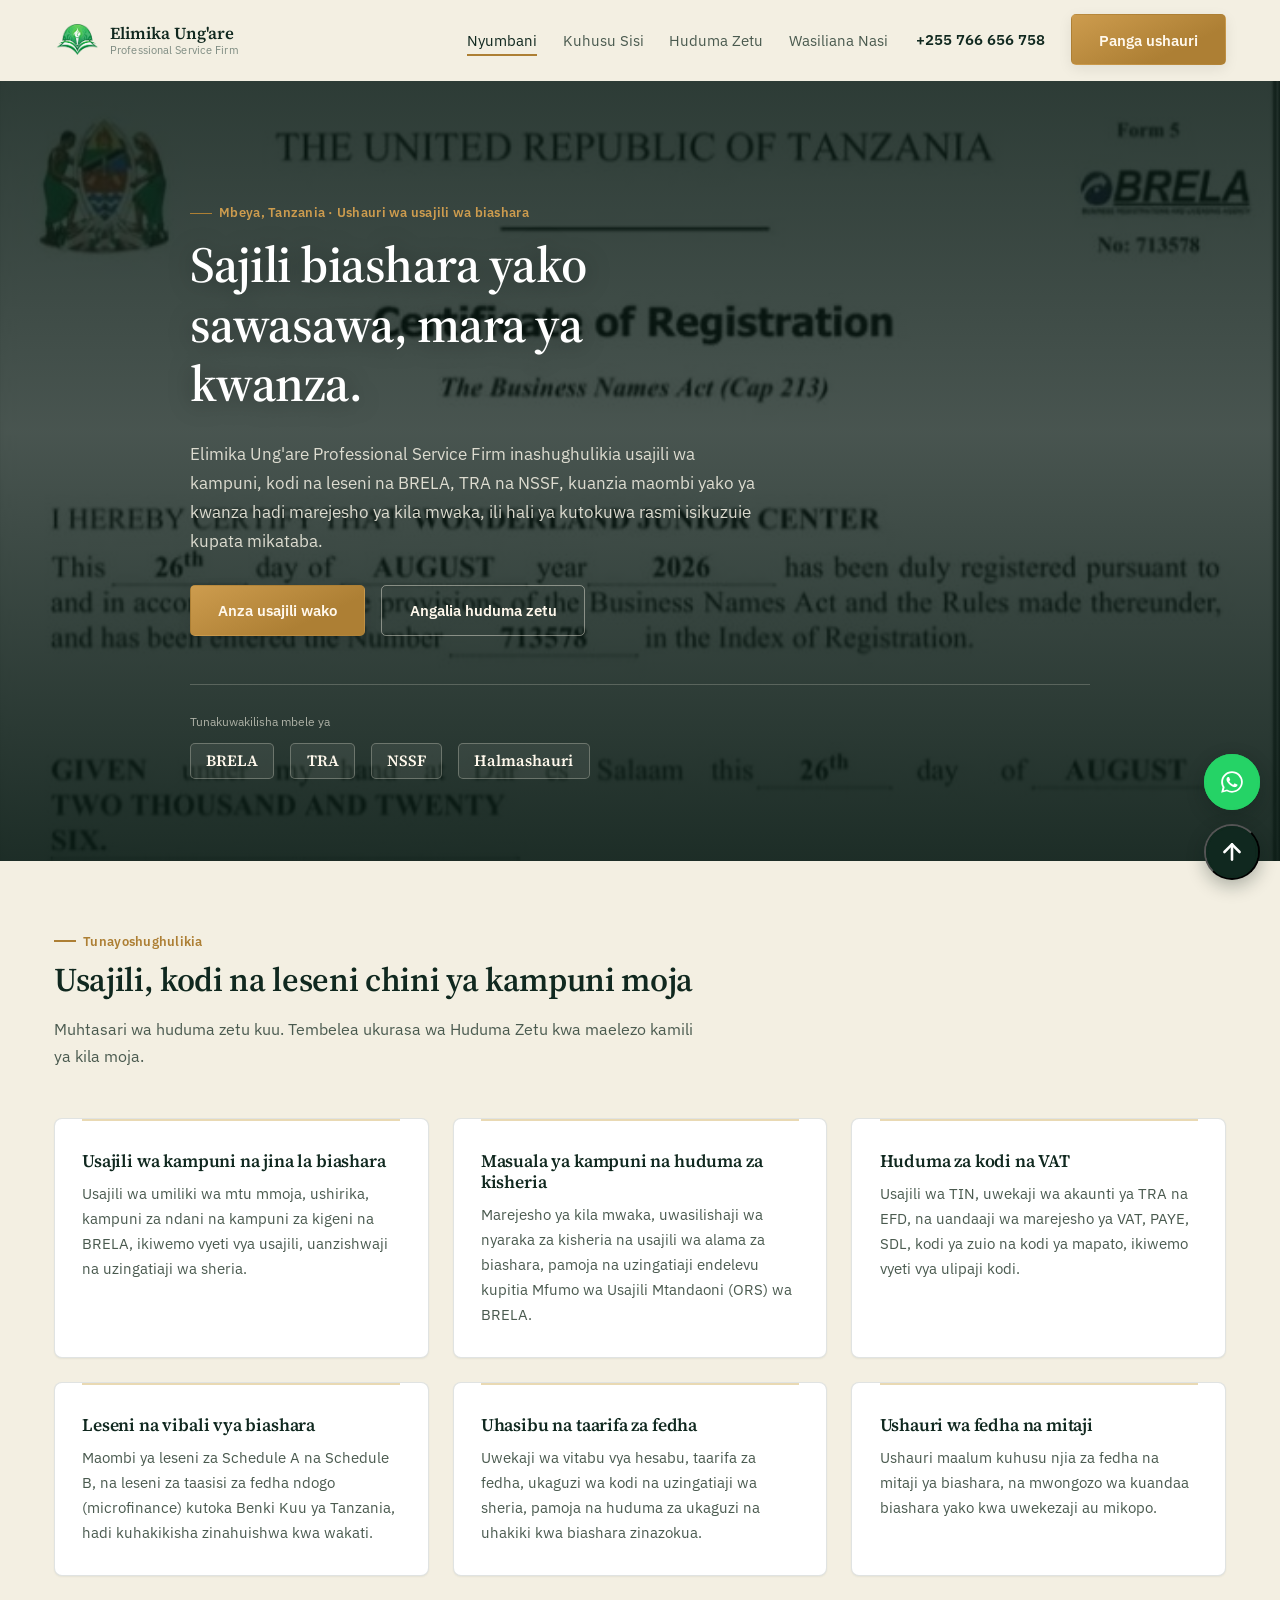
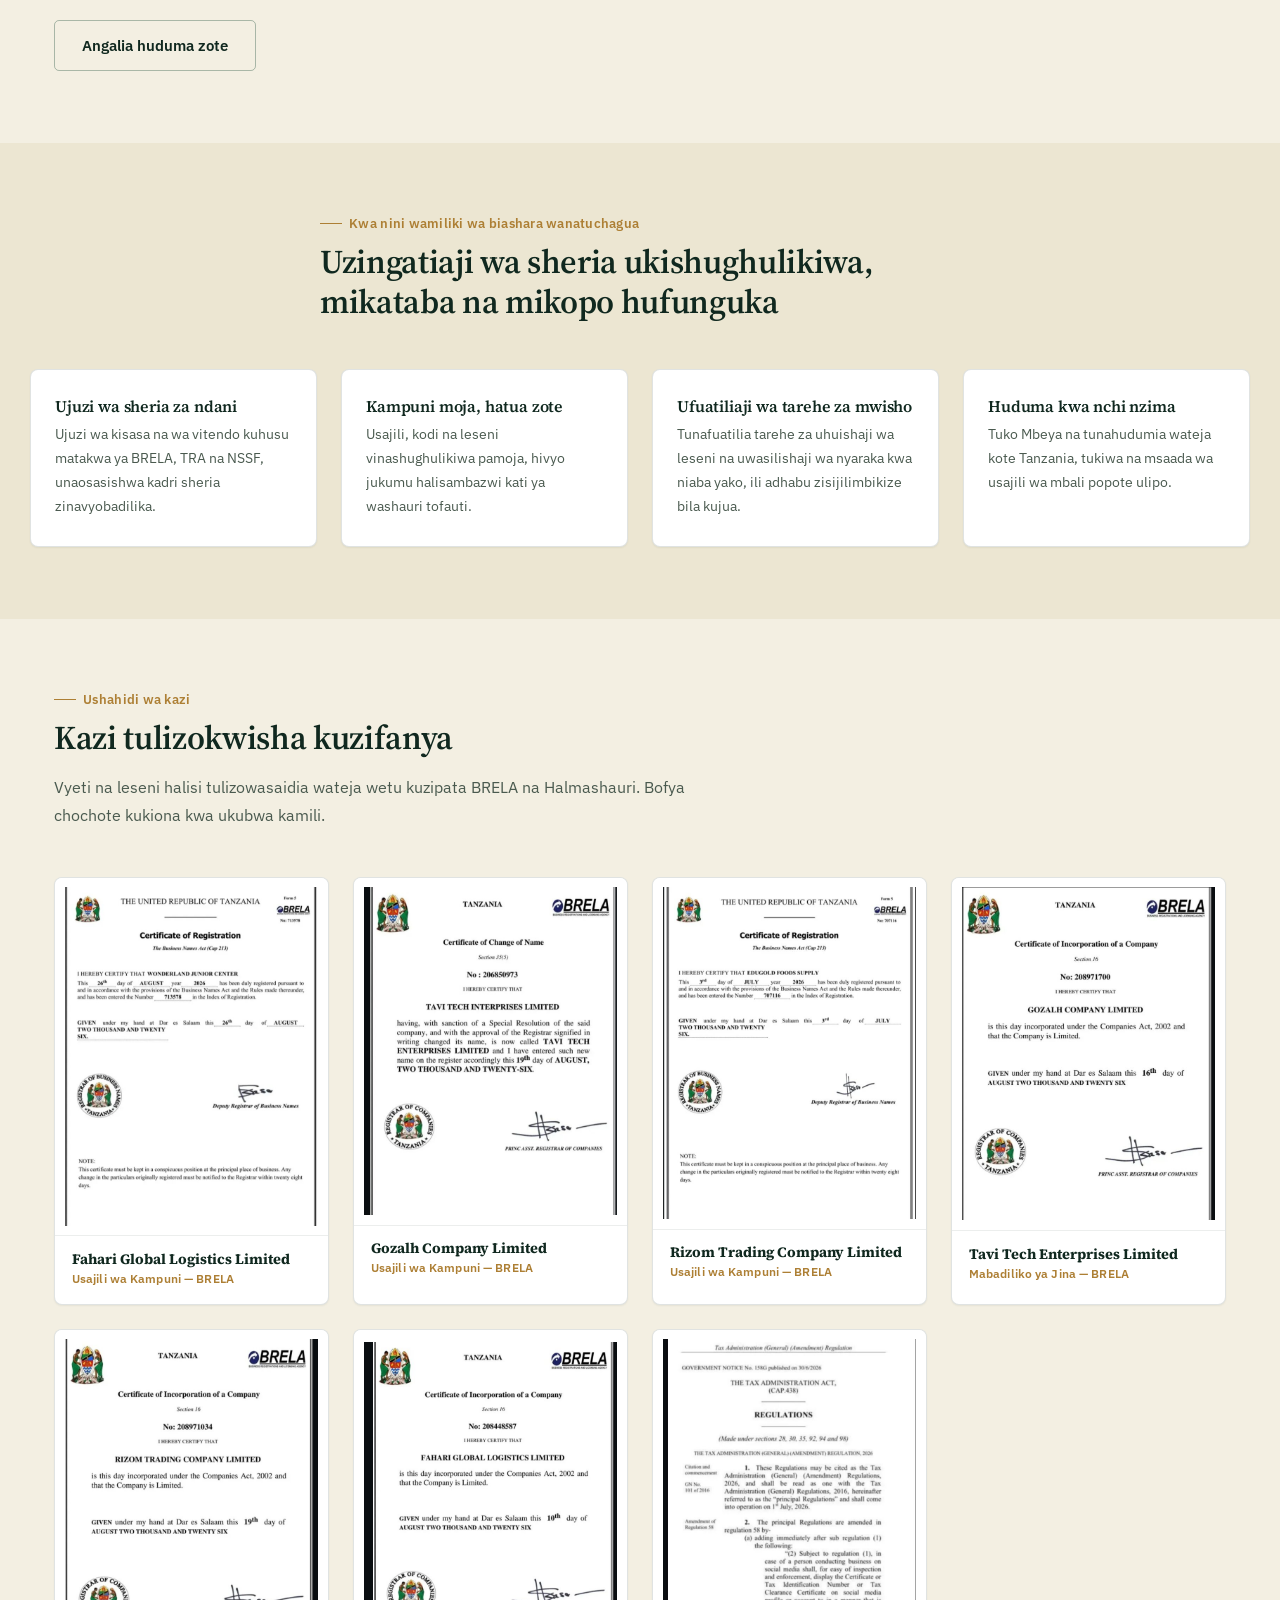
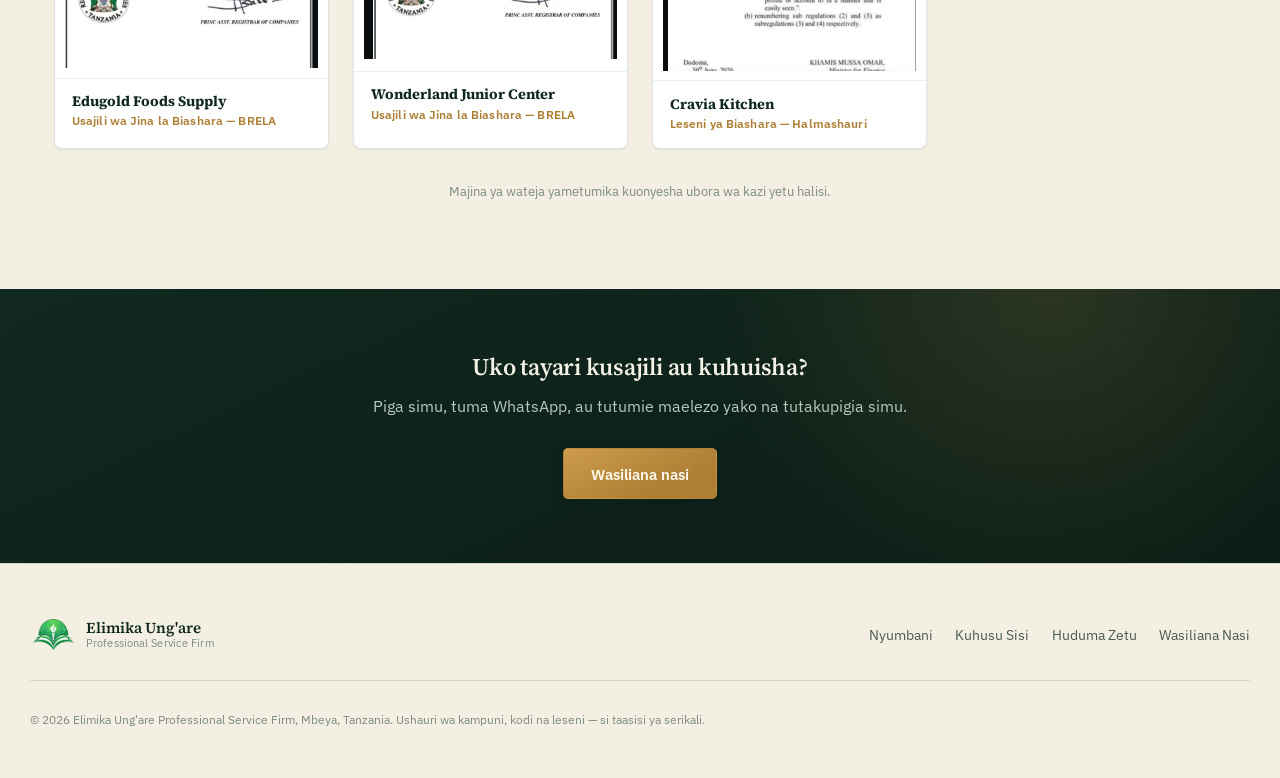
==== index.html @ d917ef94 "Add files via upload" ====
<!doctype html>
<html lang="sw">
<head>
  <meta charset="UTF-8" />
  <meta name="viewport" content="width=device-width, initial-scale=1.0" />
  <title>Elimika Ung'are Professional Service Firm | Usajili wa Biashara, Kodi na Leseni — Tanzania</title>
  <meta name="description" content="Ushauri wa usajili wa kampuni, kodi na leseni Tanzania — BRELA, TRA na NSSF vinashughulikiwa kikamilifu na Elimika Ung'are Professional Service Firm, Mbeya." />
  <link rel="preconnect" href="https://fonts.googleapis.com" />
  <link rel="preconnect" href="https://fonts.gstatic.com" crossorigin />
  <link href="https://fonts.googleapis.com/css2?family=Source+Serif+4:opsz,wght@8..60,500;8..60,600;8..60,700&family=IBM+Plex+Sans:wght@400;500;600&display=swap" rel="stylesheet" />
  <link rel="stylesheet" href="css/styles.css" />
</head>
<body class="is-entering">

  <header class="header">
    <div class="header__inner">
      <button class="burger" aria-label="Fungua menyu" aria-expanded="false" aria-controls="site-nav" type="button">
        <span></span><span></span><span></span>
      </button>

      <a href="index.html" class="brand">
        <span class="brand__mark"><img src="img/logo.png" alt="Elimika Ung'are logo" class="brand__logo" /></span>
        <span class="brand__name">Elimika Ung'are<small>Professional Service Firm</small></span>
      </a>

      <nav class="nav" id="site-nav">
        <div class="nav__drawer-head">
          <span class="brand brand--drawer">
            <span class="brand__mark"><img src="img/logo.png" alt="" class="brand__logo" /></span>
            <span class="brand__name">Elimika Ung'are<small>Professional Service Firm</small></span>
          </span>
          <button class="nav__close" aria-label="Funga menyu" type="button">
            <svg viewBox="0 0 24 24" fill="none" stroke="currentColor" stroke-width="2" stroke-linecap="round" aria-hidden="true"><path d="M6 6l12 12M18 6L6 18"/></svg>
          </button>
        </div>
        <ul>
          <li><a href="index.html" class="nav__link nav__link--active">Nyumbani</a></li>
          <li><a href="about.html" class="nav__link">Kuhusu Sisi</a></li>
          <li><a href="services.html" class="nav__link">Huduma Zetu</a></li>
          <li><a href="contact.html" class="nav__link">Wasiliana Nasi</a></li>
        </ul>
        <div class="nav__drawer-foot">
          <a href="tel:+255766656758" class="nav__phone">
            <svg viewBox="0 0 24 24" fill="none" stroke="currentColor" stroke-width="2" stroke-linecap="round" stroke-linejoin="round" aria-hidden="true"><path d="M22 16.92v3a2 2 0 0 1-2.18 2 19.79 19.79 0 0 1-8.63-3.07 19.5 19.5 0 0 1-6-6 19.79 19.79 0 0 1-3.07-8.67A2 2 0 0 1 4.11 2h3a2 2 0 0 1 2 1.72c.127.96.362 1.903.7 2.81a2 2 0 0 1-.45 2.11L8.09 9.91a16 16 0 0 0 6 6l1.27-1.27a2 2 0 0 1 2.11-.45c.907.338 1.85.573 2.81.7A2 2 0 0 1 22 16.92z"/></svg>
            <span>+255 766 656 758</span>
          </a>
          <a href="contact.html" class="btn btn--gold btn--block">Panga ushauri</a>
        </div>
      </nav>
      <div class="nav__backdrop"></div>

      <div class="header__actions">
        <a href="tel:+255766656758" class="nav__phone nav__phone--desktop">+255 766 656 758</a>
        <a href="contact.html" class="btn btn--gold header__cta">Panga ushauri</a>
      </div>
    </div>
  </header>

  <main>

    <section class="hero hero--proof">
      <div class="hero__bg" aria-hidden="true">
        <div class="hero__bg-img is-active" style="background-image:url('img/portfolio/proof-01-fahari-global-logistics.jpg')"></div>
        <div class="hero__bg-img" style="background-image:url('img/portfolio/proof-05-gozalh-company.jpg')"></div>
        <div class="hero__bg-img" style="background-image:url('img/portfolio/proof-03-edugold-foods-supply.jpg')"></div>
        <div class="hero__bg-img" style="background-image:url('img/portfolio/proof-06-rizom-trading.jpg')"></div>
        <div class="hero__bg-img" style="background-image:url('img/portfolio/proof-04-tavi-tech-enterprises.jpg')"></div>
        <div class="hero__bg-img" style="background-image:url('img/portfolio/proof-08-wonderland-junior-center.jpg')"></div>
        <div class="hero__bg-img" style="background-image:url('img/portfolio/proof-02-tax-admin-amendment.jpg')"></div>
        <div class="hero__bg-img" style="background-image:url('img/portfolio/proof-07-cravia-kitchen-license.jpg')"></div>
        <div class="hero__bg-scrim"></div>
      </div>
      <div class="hero--proof__inner">
        <p class="eyebrow">Mbeya, Tanzania &middot; Ushauri wa usajili wa biashara</p>
        <h1>Sajili biashara yako sawasawa, mara ya kwanza.</h1>
        <p class="hero__lede">
          Elimika Ung'are Professional Service Firm inashughulikia usajili wa
          kampuni, kodi na leseni na BRELA, TRA na NSSF, kuanzia maombi yako ya
          kwanza hadi marejesho ya kila mwaka, ili hali ya kutokuwa rasmi isikuzuie
          kupata mikataba.
        </p>
        <div class="hero__actions">
          <a href="contact.html" class="btn btn--gold">Anza usajili wako</a>
          <a href="services.html" class="btn btn--ghost">Angalia huduma zetu</a>
        </div>

        <div class="hero__trust">
          <span class="hero__trust-label">Tunakuwakilisha mbele ya</span>
          <ul class="hero__trust-list">
            <li>BRELA</li>
            <li>TRA</li>
            <li>NSSF</li>
            <li>Halmashauri</li>
          </ul>
        </div>
      </div>
    </section>

    <section class="section">
      <div class="section__head" data-reveal="fade">
        <span class="eyebrow">Tunayoshughulikia</span>
        <h2>Usajili, kodi na leseni chini ya kampuni moja</h2>
        <p class="section__lede">Muhtasari wa huduma zetu kuu. Tembelea ukurasa wa Huduma Zetu kwa maelezo kamili ya kila moja.</p>
      </div>

      <div class="services-grid" data-reveal-group>
        <article class="service-card" data-reveal>
          <h3>Usajili wa kampuni na jina la biashara</h3>
          <p>Usajili wa umiliki wa mtu mmoja, ushirika, kampuni za ndani na kampuni za kigeni na BRELA, ikiwemo vyeti vya usajili, uanzishwaji na uzingatiaji wa sheria.</p>
        </article>
        <article class="service-card" data-reveal>
          <h3>Masuala ya kampuni na huduma za kisheria</h3>
          <p>Marejesho ya kila mwaka, uwasilishaji wa nyaraka za kisheria na usajili wa alama za biashara, pamoja na uzingatiaji endelevu kupitia Mfumo wa Usajili Mtandaoni (ORS) wa BRELA.</p>
        </article>
        <article class="service-card" data-reveal>
          <h3>Huduma za kodi na VAT</h3>
          <p>Usajili wa TIN, uwekaji wa akaunti ya TRA na EFD, na uandaaji wa marejesho ya VAT, PAYE, SDL, kodi ya zuio na kodi ya mapato, ikiwemo vyeti vya ulipaji kodi.</p>
        </article>
        <article class="service-card" data-reveal>
          <h3>Leseni na vibali vya biashara</h3>
          <p>Maombi ya leseni za Schedule A na Schedule B, na leseni za taasisi za fedha ndogo (microfinance) kutoka Benki Kuu ya Tanzania, hadi kuhakikisha zinahuishwa kwa wakati.</p>
        </article>
        <article class="service-card" data-reveal>
          <h3>Uhasibu na taarifa za fedha</h3>
          <p>Uwekaji wa vitabu vya hesabu, taarifa za fedha, ukaguzi wa kodi na uzingatiaji wa sheria, pamoja na huduma za ukaguzi na uhakiki kwa biashara zinazokua.</p>
        </article>
        <article class="service-card" data-reveal>
          <h3>Ushauri wa fedha na mitaji</h3>
          <p>Ushauri maalum kuhusu njia za fedha na mitaji ya biashara, na mwongozo wa kuandaa biashara yako kwa uwekezaji au mikopo.</p>
        </article>
      </div>

      <div class="section__cta" data-reveal="fade">
        <a href="services.html" class="btn btn--ghost">Angalia huduma zote</a>
      </div>
    </section>

    <section class="section section--tint">
      <div class="section__head" data-reveal="fade">
        <span class="eyebrow">Kwa nini wamiliki wa biashara wanatuchagua</span>
        <h2>Uzingatiaji wa sheria ukishughulikiwa, mikataba na mikopo hufunguka</h2>
      </div>

      <div class="why-grid" data-reveal-group>
        <div class="why-card" data-reveal>
          <h3>Ujuzi wa sheria za ndani</h3>
          <p>Ujuzi wa kisasa na wa vitendo kuhusu matakwa ya BRELA, TRA na NSSF, unaosasishwa kadri sheria zinavyobadilika.</p>
        </div>
        <div class="why-card" data-reveal>
          <h3>Kampuni moja, hatua zote</h3>
          <p>Usajili, kodi na leseni vinashughulikiwa pamoja, hivyo jukumu halisambazwi kati ya washauri tofauti.</p>
        </div>
        <div class="why-card" data-reveal>
          <h3>Ufuatiliaji wa tarehe za mwisho</h3>
          <p>Tunafuatilia tarehe za uhuishaji wa leseni na uwasilishaji wa nyaraka kwa niaba yako, ili adhabu zisijilimbikize bila kujua.</p>
        </div>
        <div class="why-card" data-reveal>
          <h3>Huduma kwa nchi nzima</h3>
          <p>Tuko Mbeya na tunahudumia wateja kote Tanzania, tukiwa na msaada wa usajili wa mbali popote ulipo.</p>
        </div>
      </div>
    </section>

    <section class="section" id="kazi-zetu">
      <div class="section__head" data-reveal="fade">
        <span class="eyebrow">Ushahidi wa kazi</span>
        <h2>Kazi tulizokwisha kuzifanya</h2>
        <p class="section__lede">Vyeti na leseni halisi tulizowasaidia wateja wetu kuzipata BRELA na Halmashauri. Bofya chochote kukiona kwa ukubwa kamili.</p>
      </div>

      <div class="proof-grid" data-reveal-group>
        <a class="proof-card" data-reveal href="img/portfolio/proof-01-fahari-global-logistics.jpg" target="_blank" rel="noopener" aria-label="Fungua Cheti cha Usajili cha Fahari Global Logistics Limited kwa ukubwa kamili">
          <span class="proof-card__img"><img src="img/portfolio/proof-01-fahari-global-logistics.jpg" alt="Cheti cha Usajili wa Kampuni — Fahari Global Logistics Limited" loading="lazy" /></span>
          <span class="proof-card__cap"><strong>Fahari Global Logistics Limited</strong><em>Usajili wa Kampuni — BRELA</em></span>
        </a>
        <a class="proof-card" data-reveal href="img/portfolio/proof-05-gozalh-company.jpg" target="_blank" rel="noopener" aria-label="Fungua Cheti cha Usajili cha Gozalh Company Limited kwa ukubwa kamili">
          <span class="proof-card__img"><img src="img/portfolio/proof-05-gozalh-company.jpg" alt="Cheti cha Usajili wa Kampuni — Gozalh Company Limited" loading="lazy" /></span>
          <span class="proof-card__cap"><strong>Gozalh Company Limited</strong><em>Usajili wa Kampuni — BRELA</em></span>
        </a>
        <a class="proof-card" data-reveal href="img/portfolio/proof-06-rizom-trading.jpg" target="_blank" rel="noopener" aria-label="Fungua Cheti cha Usajili cha Rizom Trading Company Limited kwa ukubwa kamili">
          <span class="proof-card__img"><img src="img/portfolio/proof-06-rizom-trading.jpg" alt="Cheti cha Usajili wa Kampuni — Rizom Trading Company Limited" loading="lazy" /></span>
          <span class="proof-card__cap"><strong>Rizom Trading Company Limited</strong><em>Usajili wa Kampuni — BRELA</em></span>
        </a>
        <a class="proof-card" data-reveal href="img/portfolio/proof-04-tavi-tech-enterprises.jpg" target="_blank" rel="noopener" aria-label="Fungua Cheti cha Mabadiliko ya Jina cha Tavi Tech Enterprises Limited kwa ukubwa kamili">
          <span class="proof-card__img"><img src="img/portfolio/proof-04-tavi-tech-enterprises.jpg" alt="Cheti cha Mabadiliko ya Jina — Tavi Tech Enterprises Limited" loading="lazy" /></span>
          <span class="proof-card__cap"><strong>Tavi Tech Enterprises Limited</strong><em>Mabadiliko ya Jina — BRELA</em></span>
        </a>
        <a class="proof-card" data-reveal href="img/portfolio/proof-03-edugold-foods-supply.jpg" target="_blank" rel="noopener" aria-label="Fungua Cheti cha Usajili cha Edugold Foods Supply kwa ukubwa kamili">
          <span class="proof-card__img"><img src="img/portfolio/proof-03-edugold-foods-supply.jpg" alt="Cheti cha Usajili wa Jina la Biashara — Edugold Foods Supply" loading="lazy" /></span>
          <span class="proof-card__cap"><strong>Edugold Foods Supply</strong><em>Usajili wa Jina la Biashara — BRELA</em></span>
        </a>
        <a class="proof-card" data-reveal href="img/portfolio/proof-08-wonderland-junior-center.jpg" target="_blank" rel="noopener" aria-label="Fungua Cheti cha Usajili cha Wonderland Junior Center kwa ukubwa kamili">
          <span class="proof-card__img"><img src="img/portfolio/proof-08-wonderland-junior-center.jpg" alt="Cheti cha Usajili wa Jina la Biashara — Wonderland Junior Center" loading="lazy" /></span>
          <span class="proof-card__cap"><strong>Wonderland Junior Center</strong><em>Usajili wa Jina la Biashara — BRELA</em></span>
        </a>
        <a class="proof-card" data-reveal href="img/portfolio/proof-07-cravia-kitchen-license.jpg" target="_blank" rel="noopener" aria-label="Fungua Leseni ya Biashara ya Cravia Kitchen kwa ukubwa kamili">
          <span class="proof-card__img"><img src="img/portfolio/proof-07-cravia-kitchen-license.jpg" alt="Leseni ya Biashara — Cravia Kitchen, Halmashauri ya Kinondoni" loading="lazy" /></span>
          <span class="proof-card__cap"><strong>Cravia Kitchen</strong><em>Leseni ya Biashara — Halmashauri</em></span>
        </a>
      </div>
      <p class="proof-note" data-reveal="fade">Majina ya wateja yametumika kuonyesha ubora wa kazi yetu halisi.</p>
    </section>

    <section class="cta-band">
      <div class="cta-band__inner" data-reveal="scale">
        <h2>Uko tayari kusajili au kuhuisha?</h2>
        <p>Piga simu, tuma WhatsApp, au tutumie maelezo yako na tutakupigia simu.</p>
        <a href="contact.html" class="btn btn--gold">Wasiliana nasi</a>
      </div>
    </section>

  </main>

  <footer class="footer">
    <div class="footer__inner">
      <div class="brand brand--footer">
        <span class="brand__mark"><img src="img/logo.png" alt="Elimika Ung'are logo" class="brand__logo" /></span>
        <span class="brand__name">Elimika Ung'are<small>Professional Service Firm</small></span>
      </div>
      <ul class="footer__nav">
        <li><a href="index.html">Nyumbani</a></li>
        <li><a href="about.html">Kuhusu Sisi</a></li>
        <li><a href="services.html">Huduma Zetu</a></li>
        <li><a href="contact.html">Wasiliana Nasi</a></li>
      </ul>
      <p class="footer__copy">&copy; <span id="year"></span> Elimika Ung'are Professional Service Firm, Mbeya, Tanzania. Ushauri wa kampuni, kodi na leseni — si taasisi ya serikali.</p>
    </div>
  </footer>

  <div class="fab-stack">
    <a class="fab fab--whatsapp" href="https://wa.me/255766656758" target="_blank" rel="noopener" aria-label="Wasiliana nasi kwa WhatsApp">
      <svg viewBox="0 0 32 32" fill="currentColor" aria-hidden="true"><path d="M16.004 2.667c-7.363 0-13.333 5.97-13.333 13.333 0 2.353.615 4.56 1.69 6.474L2.667 29.333l6.99-1.833a13.26 13.26 0 0 0 6.347 1.617h.006c7.362 0 13.333-5.97 13.333-13.333S23.366 2.667 16.004 2.667Zm0 24.4h-.005a11.03 11.03 0 0 1-5.626-1.542l-.403-.24-4.15 1.088 1.108-4.045-.263-.415a11.02 11.02 0 0 1-1.696-5.913c0-6.106 4.968-11.073 11.078-11.073 2.958 0 5.738 1.153 7.829 3.246a10.996 10.996 0 0 1 3.245 7.83c-.002 6.105-4.97 11.064-11.117 11.064Zm6.073-8.287c-.333-.167-1.966-.97-2.27-1.08-.305-.111-.527-.166-.75.167-.221.333-.859 1.08-1.053 1.302-.194.222-.388.25-.72.083-.334-.167-1.41-.52-2.686-1.657-.993-.886-1.664-1.98-1.858-2.314-.194-.334-.02-.514.146-.68.15-.15.334-.389.5-.583.167-.194.222-.333.334-.556.11-.222.055-.417-.028-.583-.083-.167-.75-1.806-1.028-2.474-.271-.65-.546-.562-.75-.573-.194-.01-.417-.012-.639-.012-.222 0-.583.083-.888.417-.305.333-1.163 1.137-1.163 2.774 0 1.637 1.19 3.219 1.356 3.441.166.222 2.343 3.577 5.677 5.017.793.343 1.412.548 1.894.702.796.253 1.52.217 2.093.132.639-.095 1.966-.804 2.244-1.582.278-.777.278-1.443.194-1.582-.083-.139-.305-.222-.639-.389Z"/></svg>
    </a>
    <button type="button" class="fab fab--top" aria-label="Rudi juu">
      <svg viewBox="0 0 24 24" fill="none" stroke="currentColor" stroke-width="2.4" stroke-linecap="round" stroke-linejoin="round" aria-hidden="true"><path d="M12 19V5"/><path d="M5 12l7-7 7 7"/></svg>
    </button>
  </div>

  <script src="js/script.js"></script>
  <script>document.getElementById("year").textContent = new Date().getFullYear();</script>
</body>
</html>
---- css/styles.css ----
:root {
  --ink: #17271f;
  --ink-soft: #4a5a4f;
  --ink-faint: #7d8b81;
  --paper: #f3efe2;
  --paper-raised: #ffffff;
  --paper-deep: #ece6d2;
  --green: #1f4d3a;
  --green-deep: #10281f;
  --green-900: #0a1c15;
  --gold: #ad7f34;
  --gold-bright: #cd9c4e;
  --gold-soft: #e9d9b3;
  --line: rgba(16, 40, 31, 0.13);
  --line-soft: rgba(16, 40, 31, 0.08);
  --shadow-xs: 0 1px 2px rgba(10, 28, 21, 0.06);
  --shadow-sm: 0 4px 14px rgba(10, 28, 21, 0.08);
  --shadow-md: 0 14px 34px rgba(10, 28, 21, 0.12);
  --shadow-lg: 0 30px 70px rgba(8, 22, 17, 0.28);
  --radius: 8px;
  --radius-sm: 5px;
  --radius-lg: 14px;
  --serif: "Source Serif 4", "Iowan Old Style", Georgia, serif;
  --sans: "IBM Plex Sans", "Segoe UI", system-ui, sans-serif;
  --ease: cubic-bezier(0.19, 1, 0.22, 1);
}

* { box-sizing: border-box; }

html { scroll-behavior: smooth; }

body {
  margin: 0;
  font-family: var(--sans);
  color: var(--ink);
  background: var(--paper);
  -webkit-font-smoothing: antialiased;
  display: flex;
  flex-direction: column;
  min-height: 100vh;
}

main { flex: 1; }

h1, h2, h3 {
  font-family: var(--serif);
  font-weight: 600;
  color: var(--green-deep);
  margin: 0 0 0.5em;
  line-height: 1.18;
  letter-spacing: -0.01em;
}

p { line-height: 1.7; color: var(--ink-soft); margin: 0 0 1em; }
a { color: inherit; text-decoration: none; }
ul, ol { margin: 0; padding: 0; list-style: none; }
svg { display: block; }

.eyebrow {
  font-size: 0.82rem;
  letter-spacing: 0.02em;
  color: var(--gold);
  font-weight: 600;
  margin: 0 0 0.8em;
  display: flex;
  align-items: center;
  gap: 0.55em;
}
.eyebrow::before {
  content: "";
  width: 22px;
  height: 1.5px;
  background: var(--gold);
  display: inline-block;
}

/* Buttons */
.btn {
  display: inline-flex;
  align-items: center;
  justify-content: center;
  gap: 0.5rem;
  padding: 0.9rem 1.7rem;
  border-radius: var(--radius-sm);
  font-weight: 600;
  font-size: 0.95rem;
  font-family: var(--sans);
  border: 1px solid transparent;
  cursor: pointer;
  transition: transform 0.2s var(--ease), box-shadow 0.2s var(--ease), background 0.2s ease, color 0.2s ease, border-color 0.2s ease;
}
.btn--gold {
  background: linear-gradient(155deg, var(--gold-bright), var(--gold) 70%);
  color: #fff8ec;
  box-shadow: var(--shadow-sm);
}
.btn--gold:hover { transform: translateY(-2px); box-shadow: var(--shadow-md); }
.btn--gold:active { transform: translateY(0); }
.btn--ghost { border-color: rgba(31, 77, 58, 0.35); color: var(--green-deep); background: transparent; }
.btn--ghost:hover { background: rgba(31, 77, 58, 0.07); border-color: var(--green); }
.btn--block { width: 100%; }

/* ---------- Header ---------- */
.header {
  position: sticky;
  top: 0;
  z-index: 500;
  background: var(--paper);
  border-bottom: 1px solid transparent;
  transition: border-color 0.25s ease, box-shadow 0.25s ease;
}
.header--scrolled { border-color: var(--line); box-shadow: var(--shadow-sm); }
.header__inner {
  max-width: 1220px;
  margin: 0 auto;
  padding: 0.9rem 1.5rem;
  display: flex;
  align-items: center;
  gap: 1.75rem;
}

/* Burger: sits at the far right of the bar on every breakpoint it appears at */
.burger {
  display: none;
  order: 2;
  flex-shrink: 0;
  flex-direction: column;
  justify-content: center;
  gap: 5px;
  width: 40px;
  height: 40px;
  background: none;
  border: 1px solid var(--line);
  border-radius: var(--radius-sm);
  cursor: pointer;
  padding: 0;
  margin: 0 0 0 auto;
}
.burger span { width: 18px; height: 2px; margin: 0 auto; background: var(--green-deep); transition: transform 0.25s var(--ease), opacity 0.2s ease; }
.burger--open span:nth-child(1) { transform: translateY(7px) rotate(45deg); }
.burger--open span:nth-child(2) { opacity: 0; }
.burger--open span:nth-child(3) { transform: translateY(-7px) rotate(-45deg); }

.brand { display: flex; align-items: center; gap: 0.75rem; flex-shrink: 0; }
.brand__mark {
  width: 44px; height: 44px;
  display: flex; align-items: center; justify-content: center;
  flex-shrink: 0;
}
.brand__logo { width: 100%; height: 100%; object-fit: contain; }
.brand__name {
  font-family: var(--serif);
  font-weight: 600;
  font-size: 1.05rem;
  color: var(--green-deep);
  display: flex; flex-direction: column;
  line-height: 1.25;
}
.brand__name small {
  font-family: var(--sans);
  font-weight: 400;
  font-size: 0.66rem;
  letter-spacing: 0.01em;
  color: var(--ink-faint);
}

/* Desktop inline nav */
.nav { display: flex; align-items: center; gap: 1.85rem; flex: 1; justify-content: flex-end; }
.nav ul { display: flex; gap: 1.6rem; }
.nav__link { position: relative; font-size: 0.92rem; color: var(--ink-soft); padding: 0.3rem 0; }
.nav__link::after {
  content: "";
  position: absolute; left: 0; right: 100%; bottom: -1px;
  height: 1.5px; background: var(--gold);
  transition: right 0.25s var(--ease);
}
.nav__link:hover { color: var(--green-deep); }
.nav__link:hover::after { right: 0; }
.nav__link--active { color: var(--green-deep); }
.nav__link--active::after { right: 0; }

.nav__phone { display: inline-flex; align-items: center; gap: 0.5rem; font-weight: 600; color: var(--green-deep); white-space: nowrap; font-size: 0.92rem; }
.nav__phone svg { width: 16px; height: 16px; flex-shrink: 0; }
.nav__drawer-head, .nav__drawer-foot, .nav__close, .brand--drawer { display: none; }

.header__actions { display: flex; align-items: center; gap: 1.6rem; flex-shrink: 0; }
.header__cta { flex-shrink: 0; }

/* Dimmed backdrop behind the sidebar */
.nav__backdrop {
  position: fixed; inset: 0;
  background: rgba(9, 22, 17, 0.5);
  opacity: 0; visibility: hidden;
  transition: opacity 0.3s ease, visibility 0.3s ease;
  z-index: 550;
}
.nav__backdrop.is-visible { opacity: 1; visibility: visible; }

/* ---------- Hero ---------- */
.hero {
  position: relative;
  overflow: hidden;
}

/* .hero--proof: full-bleed photo hero. The certificate/license images sit
   behind the copy as a genuine, visible background slideshow, darkened just
   enough by the scrim gradient for the light text to stay readable. */
.hero--proof {
  min-height: min(88vh, 780px);
  display: flex;
  align-items: center;
  padding: 7rem 1.5rem 4.5rem;
  color: var(--gold-soft);
}
.hero--proof__inner { position: relative; max-width: 900px; margin: 0 auto; width: 100%; }
.hero--proof .eyebrow { color: var(--gold-bright); }
.hero--proof h1 {
  color: #fff;
  font-size: clamp(2.15rem, 4.4vw, 3.15rem);
  max-width: 17ch;
  text-shadow: 0 2px 24px rgba(6, 16, 12, 0.35);
}
.hero--proof .hero__lede {
  max-width: 58ch;
  font-size: 1.07rem;
  color: rgba(243, 239, 226, 0.88);
}
.hero__actions { display: flex; gap: 1rem; flex-wrap: wrap; margin-top: 1.85rem; }
.hero--proof .btn--ghost {
  border-color: rgba(243, 239, 226, 0.45);
  color: #fff8ec;
}
.hero--proof .btn--ghost:hover { background: rgba(243, 239, 226, 0.12); border-color: #fff8ec; }

/* Rotating certificate/license photo backdrop — cross-fades one image into
   the next behind the hero copy (see initHeroBackgroundRotation in script.js). */
.hero__bg { position: absolute; inset: 0; z-index: 0; overflow: hidden; background: var(--green-900); }
.hero__bg-img {
  position: absolute; inset: 0;
  background-size: cover;
  background-position: top center;
  opacity: 0;
  filter: grayscale(20%) brightness(0.8);
  transform: scale(1.02);
  transition: opacity 1.8s ease;
}
.hero__bg-img.is-active { opacity: 1; }
.hero__bg-scrim {
  position: absolute; inset: 0;
  background: linear-gradient(180deg, rgba(10, 28, 21, 0.82) 0%, rgba(10, 28, 21, 0.68) 45%, rgba(10, 28, 21, 0.9) 100%);
}

.hero--proof__inner > * { position: relative; z-index: 1; }

.hero__trust { margin-top: 3rem; padding-top: 1.75rem; border-top: 1px solid rgba(243, 239, 226, 0.22); }
.hero__trust-label { display: block; font-size: 0.78rem; color: rgba(243, 239, 226, 0.65); margin-bottom: 0.9rem; }
.hero__trust-list { display: flex; flex-wrap: wrap; gap: 0.6rem 1rem; }
.hero__trust-list li {
  font-family: var(--serif);
  font-weight: 600;
  font-size: 0.98rem;
  color: #fff8ec;
  padding: 0.4rem 0.95rem;
  border: 1px solid rgba(243, 239, 226, 0.28);
  border-radius: var(--radius-sm);
  background: rgba(243, 239, 226, 0.08);
}

@media (max-width: 640px) {
  .hero--proof {
    min-height: min(76vh, 620px);
    padding: 6.5rem 1.25rem 3.5rem;
  }
  .hero__bg-img {
    background-size: cover;
    background-position: center;
    filter: grayscale(15%) brightness(0.9);
  }
}

@media (max-width: 400px) {
  .hero--proof { min-height: min(70vh, 540px); }
}

/* Generic page header for interior pages */
.page-header { position: relative; max-width: 900px; margin: 0 auto; padding: 4.5rem 1.5rem 2.75rem; }
.page-header h1 { font-size: clamp(1.95rem, 3.6vw, 2.65rem); max-width: 18ch; }
.page-header__lede { max-width: 60ch; font-size: 1.03rem; }

/* Sections */
.section { max-width: 1220px; margin: 0 auto; padding: 4.5rem 1.5rem; }
.section--tint { background: var(--paper-deep); max-width: none; }
.section--tint > * { max-width: 1220px; margin-left: auto; margin-right: auto; }
.section__head { max-width: 640px; margin-bottom: 3rem; }
.section__head h2 { font-size: clamp(1.55rem, 2.6vw, 2.1rem); }
.section__lede { font-size: 1rem; }
.section__cta { margin-top: 2.75rem; }

/* Services grid */
.services-grid { display: grid; grid-template-columns: repeat(3, 1fr); gap: 1.5rem; }
.service-card {
  position: relative;
  background: var(--paper-raised);
  border: 1px solid var(--line);
  border-radius: var(--radius);
  padding: 2rem 1.7rem 1.9rem;
  box-shadow: var(--shadow-xs);
  transition: transform 0.25s var(--ease), box-shadow 0.25s var(--ease), border-color 0.25s ease;
}
.service-card::before {
  content: "";
  position: absolute; top: 0; left: 1.7rem; right: 1.7rem;
  height: 2px;
  background: var(--gold-soft);
  transition: background 0.25s ease;
}
.service-card:hover { transform: translateY(-4px); box-shadow: var(--shadow-md); border-color: var(--line-soft); }
.service-card:hover::before { background: var(--gold); }
.service-card h3 { font-size: 1.1rem; margin-bottom: 0.55rem; }
.service-card p { font-size: 0.92rem; margin: 0; }

/* Proof grid (Home — completed work / trust section) */
.proof-grid { display: grid; grid-template-columns: repeat(4, 1fr); gap: 1.5rem; }
.proof-card {
  display: flex;
  flex-direction: column;
  background: var(--paper-raised);
  border: 1px solid var(--line);
  border-radius: var(--radius);
  overflow: hidden;
  box-shadow: var(--shadow-xs);
  transition: transform 0.25s var(--ease), box-shadow 0.25s var(--ease), border-color 0.25s ease;
}
.proof-card:hover { transform: translateY(-4px); box-shadow: var(--shadow-md); border-color: var(--line-soft); }
.proof-card__img { display: block; aspect-ratio: 4 / 5; background: #fff; padding: 0.6rem; }
.proof-card__img img { width: 100%; height: 100%; object-fit: contain; display: block; }
.proof-card__cap { padding: 0.85rem 1.05rem 1.1rem; border-top: 1px solid var(--line-soft); }
.proof-card__cap strong { display: block; font-family: var(--serif); font-size: 0.9rem; color: var(--green-deep); line-height: 1.3; margin-bottom: 0.15rem; }
.proof-card__cap em { display: block; font-style: normal; font-size: 0.76rem; color: var(--gold); font-weight: 600; letter-spacing: 0.01em; }
.proof-note { margin-top: 2rem; font-size: 0.82rem; color: var(--ink-faint); text-align: center; }

/* Split layout (About) */
.split { display: grid; grid-template-columns: 1.1fr 0.9fr; gap: 4rem; align-items: start; }
.checklist { display: flex; flex-direction: column; gap: 1.1rem; }
.checklist li { position: relative; padding-left: 1.6rem; font-size: 0.95rem; color: var(--ink-soft); }
.checklist li::before {
  content: "";
  position: absolute; left: 0; top: 0.45em;
  width: 8px; height: 8px;
  background: var(--gold);
  border-radius: 2px;
}
.checklist strong { color: var(--green-deep); }

/* Why-us grid (Home) */
.why-grid { display: grid; grid-template-columns: repeat(4, 1fr); gap: 1.5rem; }
.why-card {
  background: var(--paper-raised);
  border: 1px solid var(--line);
  border-radius: var(--radius);
  padding: 1.7rem 1.5rem;
  box-shadow: var(--shadow-xs);
  transition: transform 0.25s var(--ease), box-shadow 0.25s var(--ease);
}
.why-card:hover { transform: translateY(-3px); box-shadow: var(--shadow-sm); }
.why-card h3 { font-size: 1rem; margin-bottom: 0.45rem; }
.why-card p { font-size: 0.88rem; margin: 0; }

/* Process (Services) */
.process { max-width: 860px; margin: 0 auto; }
.process__step {
  display: grid;
  grid-template-columns: 56px 1fr;
  gap: 1.5rem;
  padding: 1.7rem 0;
  border-top: 1px solid var(--line);
}
.process__step:last-child { border-bottom: 1px solid var(--line); }
.process__n { font-family: var(--serif); font-size: 1.6rem; color: var(--gold); font-weight: 600; }
.process__step h3 { font-size: 1.1rem; margin-bottom: 0.35rem; }
.process__step p { margin: 0; font-size: 0.94rem; max-width: 60ch; }

/* Sectors */
.sector-cloud { display: flex; flex-wrap: wrap; gap: 0.7rem; }
.pill {
  border: 1px solid var(--line);
  color: var(--green-deep);
  padding: 0.55rem 1.05rem;
  border-radius: 30px;
  font-size: 0.85rem;
  background: var(--paper-raised);
  display: inline-block;
  transition: border-color 0.2s ease, box-shadow 0.2s ease;
}
.pill:hover { border-color: var(--gold); box-shadow: var(--shadow-xs); }

/* CTA band */
.cta-band { position: relative; background: linear-gradient(155deg, var(--green-deep), var(--green-900)); overflow: hidden; }
.cta-band::before {
  content: "";
  position: absolute; inset: 0;
  background: radial-gradient(560px circle at 82% 0%, rgba(205, 156, 78, 0.16), transparent 60%);
}
.cta-band__inner {
  position: relative;
  max-width: 720px;
  margin: 0 auto;
  padding: 4rem 1.5rem;
  text-align: center;
}
.cta-band h2 { color: #f4f1e6; }
.cta-band p { color: #b9c8bf; margin-bottom: 1.75rem; }

/* Contact page */
.contact__inner { display: grid; grid-template-columns: 1fr 1fr; gap: 4rem; align-items: start; }
.contact__details { margin-top: 1.5rem; display: flex; flex-direction: column; gap: 1.3rem; }
.contact__details li { display: flex; flex-direction: column; gap: 0.25rem; font-size: 1rem; padding-bottom: 1.1rem; border-bottom: 1px solid var(--line); }
.contact__details li:last-child { border-bottom: none; padding-bottom: 0; }
.contact__details span.label { font-size: 0.75rem; letter-spacing: 0.02em; color: var(--gold); }
.contact__details a { text-decoration: underline; text-underline-offset: 3px; color: var(--green-deep); }

.contact__form {
  background: var(--paper-raised);
  border: 1px solid var(--line);
  border-radius: var(--radius-lg);
  padding: 2.4rem;
  display: flex;
  flex-direction: column;
  gap: 1.3rem;
  box-shadow: var(--shadow-sm);
}
.contact__form label { display: flex; flex-direction: column; gap: 0.45rem; font-size: 0.85rem; color: var(--ink-soft); font-weight: 600; }
.contact__form input, .contact__form textarea {
  font-family: var(--sans);
  font-size: 0.96rem;
  padding: 0.8rem 0.95rem;
  border: 1px solid var(--line);
  border-radius: var(--radius-sm);
  background: var(--paper);
  color: var(--ink);
  resize: vertical;
  transition: border-color 0.2s ease, box-shadow 0.2s ease;
}
.contact__form input:focus, .contact__form textarea:focus {
  outline: none;
  border-color: var(--gold);
  box-shadow: 0 0 0 3px rgba(173, 127, 52, 0.16);
}
.form__success { display: none; }
.form__success.is-visible { display: block; }
.form__success h3 { margin-bottom: 0.5rem; }
.form__success a { color: var(--green); font-weight: 600; }
.contact__form.is-sent .form__fields { display: none; }

/* FAQ */
.faq { max-width: 760px; margin: 0 auto; display: flex; flex-direction: column; gap: 0.8rem; }
.faq__item { background: var(--paper-raised); border: 1px solid var(--line); border-radius: var(--radius); overflow: hidden; transition: box-shadow 0.2s ease; }
.faq__item--open { box-shadow: var(--shadow-sm); }
.faq__question {
  width: 100%;
  display: flex;
  justify-content: space-between;
  align-items: center;
  gap: 1rem;
  background: none;
  border: none;
  text-align: left;
  padding: 1.25rem 1.5rem;
  font-family: var(--serif);
  font-size: 1rem;
  color: var(--green-deep);
  cursor: pointer;
}
.faq__icon { color: var(--gold); font-size: 1.25rem; flex-shrink: 0; }
.faq__answer { max-height: 0; overflow: hidden; transition: max-height 0.3s ease; }
.faq__answer p { padding: 0 1.5rem 1.4rem; margin: 0; font-size: 0.93rem; }
.faq__item--open .faq__answer { max-height: 16rem; }

/* Footer */
.footer { border-top: 1px solid var(--line); padding: 3rem 1.5rem; }
.footer__inner { max-width: 1220px; margin: 0 auto; display: flex; flex-wrap: wrap; justify-content: space-between; align-items: center; gap: 1.5rem; }
.brand--footer .brand__name { font-size: 0.95rem; }
.footer__nav { display: flex; gap: 1.4rem; flex-wrap: wrap; }
.footer__nav a { font-size: 0.85rem; color: var(--ink-soft); }
.footer__nav a:hover { color: var(--green-deep); }
.footer__copy { flex-basis: 100%; font-size: 0.78rem; color: var(--ink-faint); margin: 0; padding-top: 1.75rem; border-top: 1px solid var(--line); }

/* ---------- Responsive ---------- */
@media (max-width: 960px) {
  .services-grid { grid-template-columns: repeat(2, 1fr); }
  .split { grid-template-columns: 1fr; }
  .why-grid { grid-template-columns: repeat(2, 1fr); }
  .proof-grid { grid-template-columns: repeat(2, 1fr); }
  .contact__inner { grid-template-columns: 1fr; }
}

@media (max-width: 720px) {
  .burger { display: flex; }
  .header__actions .nav__phone--desktop { display: none; }
  .header__cta { display: none; }

  /* The nav becomes a true right-hand sidebar drawer */
  .nav {
    position: fixed;
    top: 0; right: 0; bottom: 0;
    width: min(84vw, 340px);
    background: linear-gradient(175deg, var(--green-deep), var(--green-900));
    flex-direction: column;
    align-items: stretch;
    justify-content: flex-start;
    padding: 1.5rem 1.5rem 2rem;
    transform: translateX(100%);
    transition: transform 0.32s var(--ease);
    overflow-y: auto;
    z-index: 600;
    box-shadow: var(--shadow-lg);
  }
  .nav--open { transform: translateX(0); }

  .nav__drawer-head {
    display: flex;
    align-items: center;
    justify-content: space-between;
    padding-bottom: 1.25rem;
    margin-bottom: 1.25rem;
    border-bottom: 1px solid rgba(244, 241, 230, 0.14);
  }
  .brand--drawer { display: flex; }
  .nav__drawer-head .brand__name { color: #f4f1e6; }
  .nav__drawer-head .brand__name small { color: rgba(244, 241, 230, 0.55); }
  .nav__close {
    display: flex;
    align-items: center; justify-content: center;
    width: 36px; height: 36px;
    background: rgba(244, 241, 230, 0.08);
    border: 1px solid rgba(244, 241, 230, 0.16);
    border-radius: var(--radius-sm);
    color: #f4f1e6;
    cursor: pointer;
    flex-shrink: 0;
  }
  .nav__close svg { width: 16px; height: 16px; }

  .nav ul { flex-direction: column; gap: 0.2rem; width: 100%; }
  .nav__link {
    display: block;
    font-family: var(--serif);
    font-size: 1.08rem;
    color: rgba(244, 241, 230, 0.82);
    padding: 0.85rem 0.15rem;
    border-bottom: 1px solid rgba(244, 241, 230, 0.1);
  }
  .nav__link::after { display: none; }
  .nav__link:hover { color: #f4f1e6; }
  .nav__link--active { color: var(--gold-bright); }

  .nav__drawer-foot {
    display: flex;
    flex-direction: column;
    gap: 1rem;
    margin-top: auto;
    padding-top: 1.5rem;
  }
  .nav__drawer-foot .nav__phone { color: #f4f1e6; font-size: 1rem; }

  .services-grid { grid-template-columns: 1fr; }
  .why-grid { grid-template-columns: 1fr; }
  .proof-grid { grid-template-columns: 1fr; }
  .process__step { grid-template-columns: 40px 1fr; }
  .hero, .page-header { padding-left: 1.25rem; padding-right: 1.25rem; }
  .section { padding: 3.25rem 1.25rem; }
  .hero__trust-list { gap: 0.5rem 0.7rem; }
}

/* ==========================================================================
   Motion: page transitions, scroll reveals, and component in/out animations
   ========================================================================== */

@keyframes intro-in {
  from { opacity: 0; transform: translateY(18px); }
  to   { opacity: 1; transform: translateY(0); }
}
@keyframes fade-in-up {
  from { opacity: 0; transform: translateY(14px); }
  to   { opacity: 1; transform: translateY(0); }
}
@keyframes pop-in {
  from { opacity: 0; transform: scale(0.55); }
  to   { opacity: 1; transform: scale(1); }
}

/* ---- Page transitions: fade the whole document in on load, out on navigation ---- */
body {
  opacity: 1;
  transition: opacity 0.28s ease;
}
body.is-entering,
body.is-leaving {
  opacity: 0;
}

/* ---- Hero / page-header entrance: each direct child eases in, staggered ---- */
.hero > *,
.hero--proof__inner > *,
.page-header > * {
  animation: intro-in 0.75s var(--ease) both;
}
.hero > *:nth-child(1), .hero--proof__inner > *:nth-child(1), .page-header > *:nth-child(1) { animation-delay: 0.05s; }
.hero > *:nth-child(2), .hero--proof__inner > *:nth-child(2), .page-header > *:nth-child(2) { animation-delay: 0.16s; }
.hero > *:nth-child(3), .hero--proof__inner > *:nth-child(3), .page-header > *:nth-child(3) { animation-delay: 0.27s; }
.hero > *:nth-child(4), .hero--proof__inner > *:nth-child(4), .page-header > *:nth-child(4) { animation-delay: 0.38s; }
.hero > *:nth-child(5), .hero--proof__inner > *:nth-child(5), .page-header > *:nth-child(5) { animation-delay: 0.49s; }

/* ---- Scroll reveal: elements fade/slide in the first time they enter view ---- */
[data-reveal] {
  opacity: 0;
  transform: translateY(28px);
  transition: opacity 0.7s var(--ease), transform 0.7s var(--ease);
  transition-delay: var(--reveal-delay, 0ms);
}
[data-reveal].is-visible { opacity: 1; transform: translateY(0); }

[data-reveal="fade"] { transform: none; }

[data-reveal="scale"] { transform: scale(0.92); }
[data-reveal="scale"].is-visible { transform: scale(1); }

[data-reveal="left"] { transform: translateX(-36px); }
[data-reveal="left"].is-visible { transform: translateX(0); }

[data-reveal="right"] { transform: translateX(36px); }
[data-reveal="right"].is-visible { transform: translateX(0); }

/* ---- FAQ answer: fade combined with the existing height transition ---- */
.faq__answer { opacity: 0; transition: max-height 0.35s var(--ease), opacity 0.3s ease; }
.faq__item--open .faq__answer { opacity: 1; }
.faq__icon { display: inline-block; transition: transform 0.25s var(--ease); }
.faq__item--open .faq__icon { transform: rotate(180deg); }

/* ---- Contact form: fields ease out, confirmation eases in ---- */
.form__fields { transition: opacity 0.25s ease, transform 0.25s var(--ease); }
.form__fields.is-leaving { opacity: 0; transform: translateY(-8px); pointer-events: none; }
.form__success.is-visible { animation: fade-in-up 0.5s var(--ease) both; }

/* ---- Mobile nav drawer: links stagger in as the drawer opens ---- */
@media (max-width: 720px) {
  .nav ul li {
    opacity: 0;
    transform: translateX(14px);
    transition: opacity 0.3s var(--ease), transform 0.3s var(--ease);
  }
  .nav--open ul li { opacity: 1; transform: translateX(0); }
  .nav--open ul li:nth-child(1) { transition-delay: 0.08s; }
  .nav--open ul li:nth-child(2) { transition-delay: 0.14s; }
  .nav--open ul li:nth-child(3) { transition-delay: 0.2s; }
  .nav--open ul li:nth-child(4) { transition-delay: 0.26s; }
}

/* ---- WhatsApp FAB: pop in once, after the page settles ---- */
.fab--whatsapp { animation: pop-in 0.5s var(--ease) 0.7s both; }

/* Floating action buttons: WhatsApp + back-to-top, with a growing pulse ring */
.fab-stack {
  position: fixed;
  right: 1.25rem;
  bottom: 1.25rem;
  display: flex;
  flex-direction: column;
  align-items: center;
  gap: 0.9rem;
  z-index: 60;
}
.fab {
  position: relative;
  width: 56px; height: 56px;
  border-radius: 50%;
  display: flex; align-items: center; justify-content: center;
  color: #fff;
  box-shadow: 0 6px 18px rgba(10, 28, 21, 0.3);
  transition: transform 0.18s ease, box-shadow 0.18s ease;
}
.fab:hover { transform: translateY(-2px); box-shadow: 0 10px 24px rgba(10, 28, 21, 0.36); }
.fab svg { width: 26px; height: 26px; position: relative; z-index: 2; }

.fab--whatsapp { background: #25d366; }
.fab--top {
  background: var(--green-deep);
  opacity: 0;
  visibility: hidden;
  transform: translateY(8px);
  transition: opacity 0.2s ease, transform 0.2s ease, visibility 0.2s;
}
.fab--top.is-visible { opacity: 1; visibility: visible; transform: translateY(0); }

/* Growing/fading ring that pulses outward from each button */
.fab::before,
.fab::after {
  content: "";
  position: absolute;
  inset: 0;
  border-radius: 50%;
  border: 2px solid currentColor;
  opacity: 0.6;
  animation: fab-grow 2.2s ease-out infinite;
  pointer-events: none;
}
.fab--whatsapp::before,
.fab--whatsapp::after { color: #25d366; }
.fab--top::before,
.fab--top::after { color: var(--green-deep); }
.fab::after { animation-delay: 1.1s; }

@keyframes fab-grow {
  0%   { transform: scale(1);   opacity: 0.55; }
  100% { transform: scale(1.8); opacity: 0; }
}

@media (max-width: 720px) {
  .fab-stack { right: 1rem; bottom: 1rem; }
  .fab { width: 50px; height: 50px; }
  .fab svg { width: 22px; height: 22px; }
}

@media (prefers-reduced-motion: reduce) {
  html { scroll-behavior: auto; }
  .btn, .service-card, .why-card { transition: none; }
  .fab::before, .fab::after { animation: none; opacity: 0; }

  *, *::before, *::after {
    animation-duration: 0.001ms !important;
    animation-delay: 0s !important;
    animation-iteration-count: 1 !important;
    transition-duration: 0.001ms !important;
    transition-delay: 0s !important;
    scroll-behavior: auto !important;
  }
  [data-reveal] { opacity: 1 !important; transform: none !important; }
  body.is-entering, body.is-leaving { opacity: 1 !important; }
}
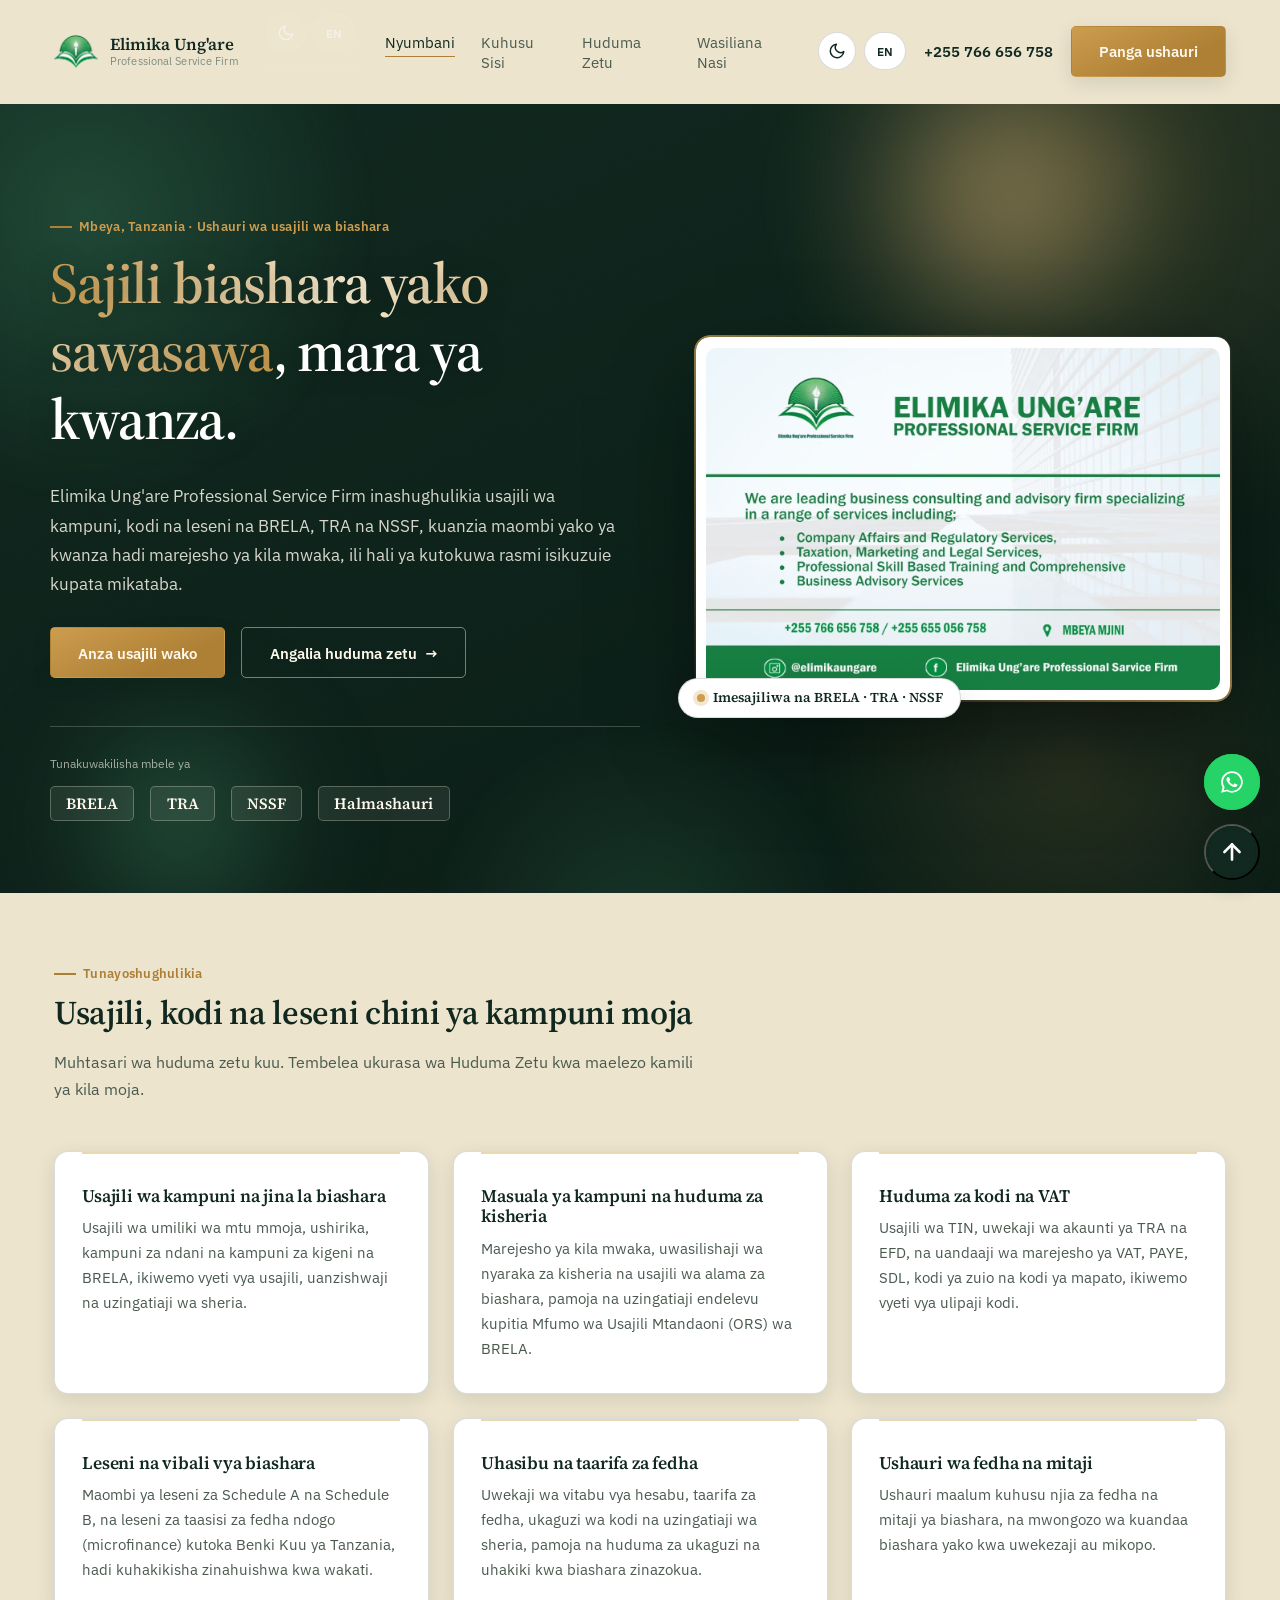
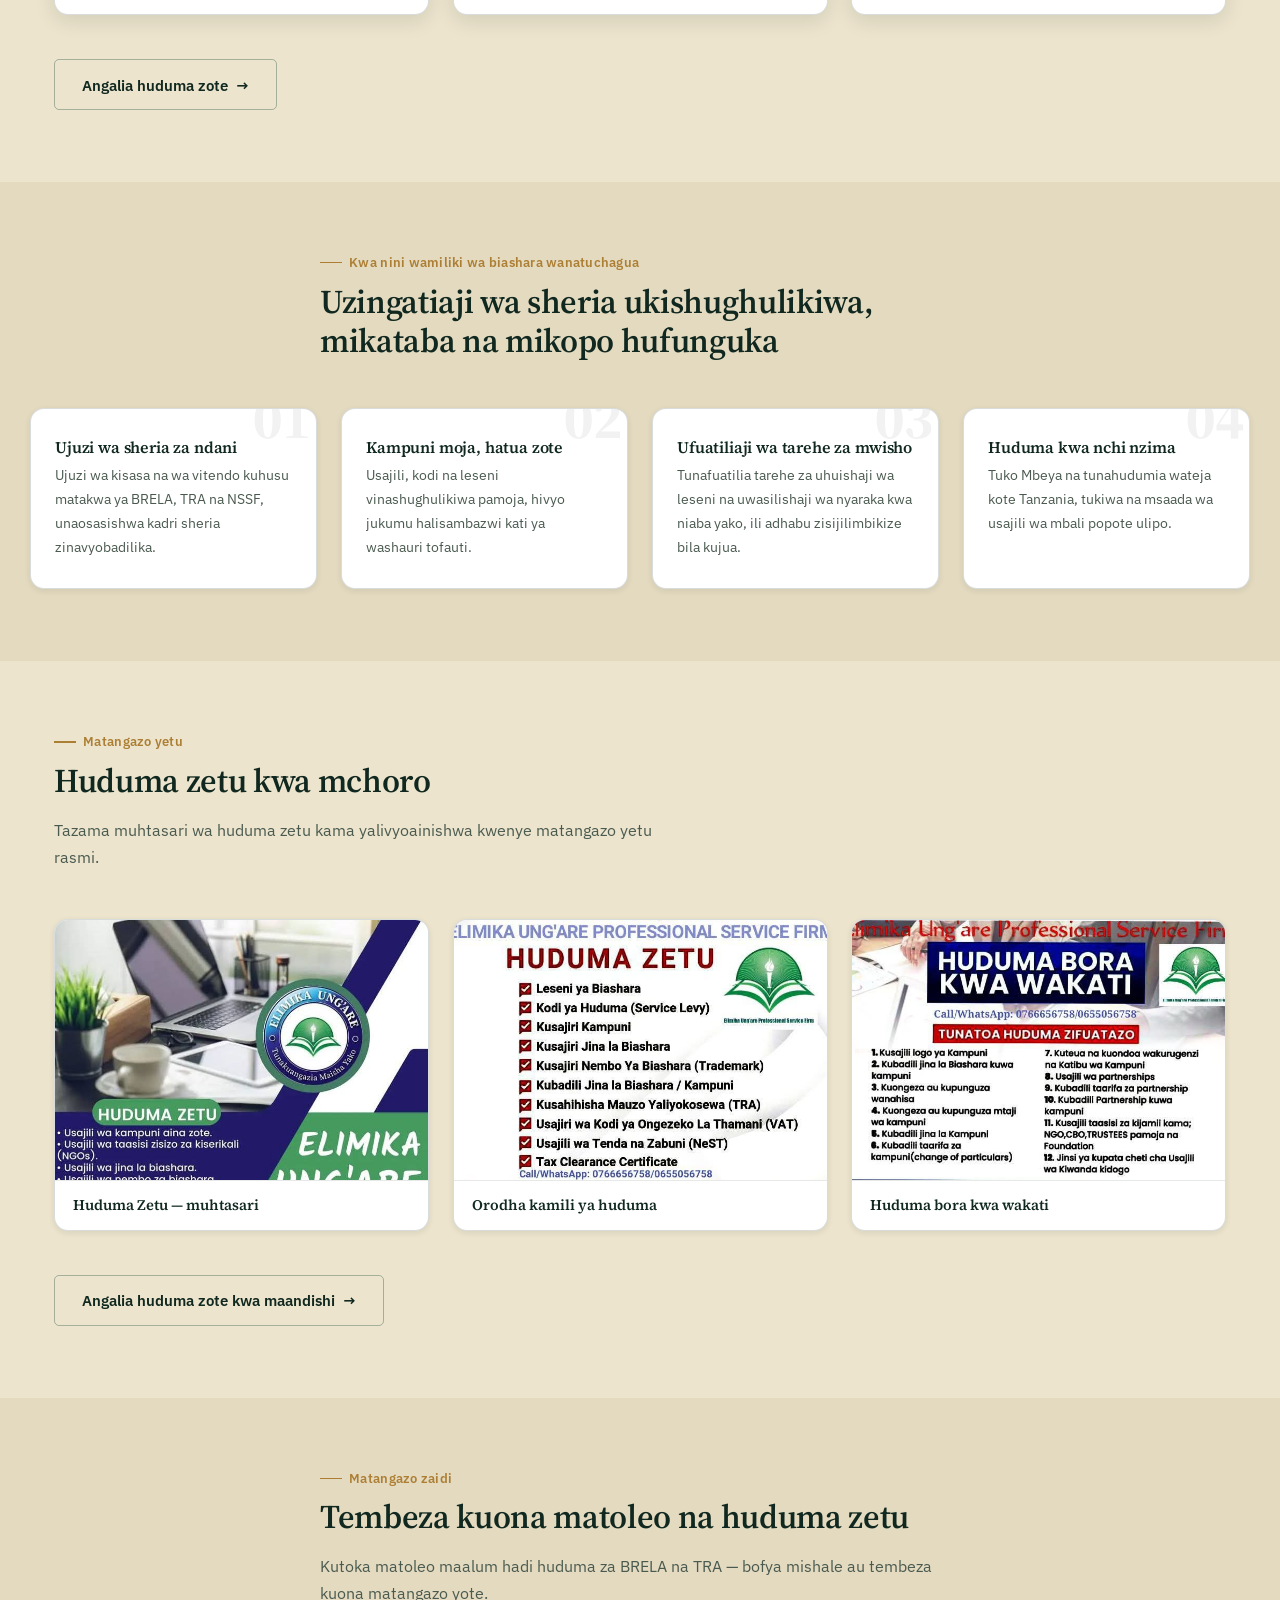
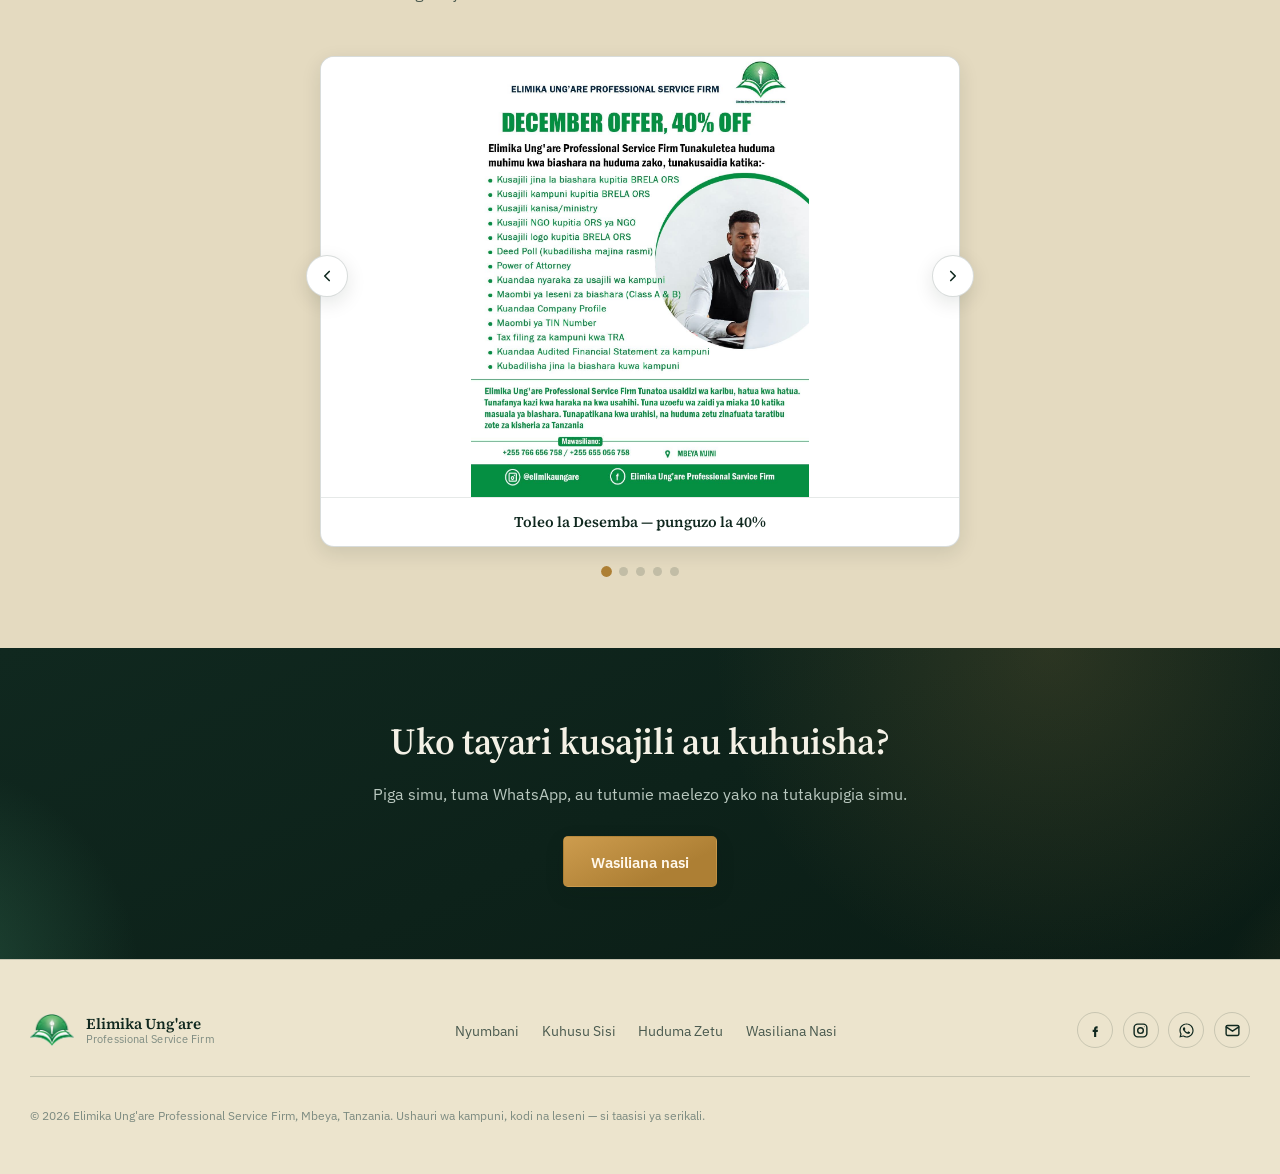
==== commit 45723c44: "Add files via upload" ====
--- a/index.html
+++ b/index.html
@@ -3,18 +3,35 @@
 <head>
   <meta charset="UTF-8" />
   <meta name="viewport" content="width=device-width, initial-scale=1.0" />
-  <title>Elimika Ung'are Professional Service Firm | Usajili wa Biashara, Kodi na Leseni — Tanzania</title>
-  <meta name="description" content="Ushauri wa usajili wa kampuni, kodi na leseni Tanzania — BRELA, TRA na NSSF vinashughulikiwa kikamilifu na Elimika Ung'are Professional Service Firm, Mbeya." />
+  <script>
+    (function () {
+      try {
+        var saved = localStorage.getItem("elimika-theme");
+        var theme = saved || (window.matchMedia && window.matchMedia("(prefers-color-scheme: dark)").matches ? "dark" : "light");
+        document.documentElement.setAttribute("data-theme", theme);
+        var lang = localStorage.getItem("elimika-lang") || "sw";
+        document.documentElement.setAttribute("lang", lang);
+      } catch (e) {}
+    })();
+  </script>
+  <title data-en-title="Elimika Ung'are Professional Service Firm | Business Registration, Tax &amp; Licensing — Tanzania">Elimika Ung'are Professional Service Firm | Usajili wa Biashara, Kodi na Leseni — Tanzania</title>
+  <meta name="description" data-en-content="Company registration, tax and licensing advisory in Tanzania — BRELA, TRA and NSSF fully handled by Elimika Ung'are Professional Service Firm, Mbeya." content="Ushauri wa usajili wa kampuni, kodi na leseni Tanzania — BRELA, TRA na NSSF vinashughulikiwa kikamilifu na Elimika Ung'are Professional Service Firm, Mbeya." />
   <link rel="preconnect" href="https://fonts.googleapis.com" />
   <link rel="preconnect" href="https://fonts.gstatic.com" crossorigin />
   <link href="https://fonts.googleapis.com/css2?family=Source+Serif+4:opsz,wght@8..60,500;8..60,600;8..60,700&family=IBM+Plex+Sans:wght@400;500;600&display=swap" rel="stylesheet" />
   <link rel="stylesheet" href="css/styles.css" />
 </head>
 <body class="is-entering">
+  <div class="page-loader" aria-hidden="true">
+    <span class="page-loader__dot"></span>
+    <span class="page-loader__dot"></span>
+    <span class="page-loader__dot"></span>
+  </div>
+  <div class="scroll-progress" aria-hidden="true"></div>
 
   <header class="header">
     <div class="header__inner">
-      <button class="burger" aria-label="Fungua menyu" aria-expanded="false" aria-controls="site-nav" type="button">
+      <button class="burger" aria-label="Fungua menyu" data-en-aria-label="Open menu" aria-expanded="false" aria-controls="site-nav" type="button">
         <span></span><span></span><span></span>
       </button>
 
@@ -29,183 +46,226 @@
             <span class="brand__mark"><img src="img/logo.png" alt="" class="brand__logo" /></span>
             <span class="brand__name">Elimika Ung'are<small>Professional Service Firm</small></span>
           </span>
-          <button class="nav__close" aria-label="Funga menyu" type="button">
+          <button class="nav__close" aria-label="Funga menyu" data-en-aria-label="Close menu" type="button">
             <svg viewBox="0 0 24 24" fill="none" stroke="currentColor" stroke-width="2" stroke-linecap="round" aria-hidden="true"><path d="M6 6l12 12M18 6L6 18"/></svg>
           </button>
         </div>
+        <div class="nav__drawer-utils">
+          <button type="button" class="util-btn theme-toggle" data-theme-toggle aria-label="Badili mwonekano wa giza" data-en-aria-label="Toggle dark mode">
+            <svg class="icon-moon" viewBox="0 0 24 24" fill="none" stroke="currentColor" stroke-width="2" stroke-linecap="round" stroke-linejoin="round" aria-hidden="true"><path d="M21 12.79A9 9 0 1 1 11.21 3 7 7 0 0 0 21 12.79Z"/></svg>
+            <svg class="icon-sun" viewBox="0 0 24 24" fill="none" stroke="currentColor" stroke-width="2" stroke-linecap="round" stroke-linejoin="round" aria-hidden="true"><circle cx="12" cy="12" r="4"/><path d="M12 2v2M12 20v2M4.93 4.93l1.41 1.41M17.66 17.66l1.41 1.41M2 12h2M20 12h2M4.93 19.07l1.41-1.41M17.66 6.34l1.41-1.41"/></svg>
+          </button>
+          <button type="button" class="util-btn lang-toggle" data-lang-toggle aria-label="Switch to English">EN</button>
+        </div>
         <ul>
-          <li><a href="index.html" class="nav__link nav__link--active">Nyumbani</a></li>
-          <li><a href="about.html" class="nav__link">Kuhusu Sisi</a></li>
-          <li><a href="services.html" class="nav__link">Huduma Zetu</a></li>
-          <li><a href="contact.html" class="nav__link">Wasiliana Nasi</a></li>
+          <li><a href="index.html" class="nav__link nav__link--active" data-en="Home">Nyumbani</a></li>
+          <li><a href="about.html" class="nav__link" data-en="About Us">Kuhusu Sisi</a></li>
+          <li><a href="services.html" class="nav__link" data-en="Our Services">Huduma Zetu</a></li>
+          <li><a href="contact.html" class="nav__link" data-en="Contact Us">Wasiliana Nasi</a></li>
         </ul>
         <div class="nav__drawer-foot">
           <a href="tel:+255766656758" class="nav__phone">
             <svg viewBox="0 0 24 24" fill="none" stroke="currentColor" stroke-width="2" stroke-linecap="round" stroke-linejoin="round" aria-hidden="true"><path d="M22 16.92v3a2 2 0 0 1-2.18 2 19.79 19.79 0 0 1-8.63-3.07 19.5 19.5 0 0 1-6-6 19.79 19.79 0 0 1-3.07-8.67A2 2 0 0 1 4.11 2h3a2 2 0 0 1 2 1.72c.127.96.362 1.903.7 2.81a2 2 0 0 1-.45 2.11L8.09 9.91a16 16 0 0 0 6 6l1.27-1.27a2 2 0 0 1 2.11-.45c.907.338 1.85.573 2.81.7A2 2 0 0 1 22 16.92z"/></svg>
             <span>+255 766 656 758</span>
           </a>
-          <a href="contact.html" class="btn btn--gold btn--block">Panga ushauri</a>
+          <a href="contact.html" class="btn btn--gold btn--block" data-en="Book a consultation">Panga ushauri</a>
         </div>
       </nav>
       <div class="nav__backdrop"></div>
 
       <div class="header__actions">
+        <div class="header__utils">
+          <button type="button" class="util-btn theme-toggle" data-theme-toggle aria-label="Badili mwonekano wa giza" data-en-aria-label="Toggle dark mode">
+            <svg class="icon-moon" viewBox="0 0 24 24" fill="none" stroke="currentColor" stroke-width="2" stroke-linecap="round" stroke-linejoin="round" aria-hidden="true"><path d="M21 12.79A9 9 0 1 1 11.21 3 7 7 0 0 0 21 12.79Z"/></svg>
+            <svg class="icon-sun" viewBox="0 0 24 24" fill="none" stroke="currentColor" stroke-width="2" stroke-linecap="round" stroke-linejoin="round" aria-hidden="true"><circle cx="12" cy="12" r="4"/><path d="M12 2v2M12 20v2M4.93 4.93l1.41 1.41M17.66 17.66l1.41 1.41M2 12h2M20 12h2M4.93 19.07l1.41-1.41M17.66 6.34l1.41-1.41"/></svg>
+          </button>
+          <button type="button" class="util-btn lang-toggle" data-lang-toggle aria-label="Switch to English">EN</button>
+        </div>
         <a href="tel:+255766656758" class="nav__phone nav__phone--desktop">+255 766 656 758</a>
-        <a href="contact.html" class="btn btn--gold header__cta">Panga ushauri</a>
+        <a href="contact.html" class="btn btn--gold header__cta" data-en="Book a consultation">Panga ushauri</a>
       </div>
     </div>
   </header>
 
   <main>
 
-    <section class="hero hero--proof">
-      <div class="hero__bg" aria-hidden="true">
-        <div class="hero__bg-img is-active" style="background-image:url('img/portfolio/proof-01-fahari-global-logistics.jpg')"></div>
-        <div class="hero__bg-img" style="background-image:url('img/portfolio/proof-05-gozalh-company.jpg')"></div>
-        <div class="hero__bg-img" style="background-image:url('img/portfolio/proof-03-edugold-foods-supply.jpg')"></div>
-        <div class="hero__bg-img" style="background-image:url('img/portfolio/proof-06-rizom-trading.jpg')"></div>
-        <div class="hero__bg-img" style="background-image:url('img/portfolio/proof-04-tavi-tech-enterprises.jpg')"></div>
-        <div class="hero__bg-img" style="background-image:url('img/portfolio/proof-08-wonderland-junior-center.jpg')"></div>
-        <div class="hero__bg-img" style="background-image:url('img/portfolio/proof-02-tax-admin-amendment.jpg')"></div>
-        <div class="hero__bg-img" style="background-image:url('img/portfolio/proof-07-cravia-kitchen-license.jpg')"></div>
-        <div class="hero__bg-scrim"></div>
-      </div>
-      <div class="hero--proof__inner">
-        <p class="eyebrow">Mbeya, Tanzania &middot; Ushauri wa usajili wa biashara</p>
-        <h1>Sajili biashara yako sawasawa, mara ya kwanza.</h1>
-        <p class="hero__lede">
-          Elimika Ung'are Professional Service Firm inashughulikia usajili wa
-          kampuni, kodi na leseni na BRELA, TRA na NSSF, kuanzia maombi yako ya
-          kwanza hadi marejesho ya kila mwaka, ili hali ya kutokuwa rasmi isikuzuie
-          kupata mikataba.
-        </p>
-        <div class="hero__actions">
-          <a href="contact.html" class="btn btn--gold">Anza usajili wako</a>
-          <a href="services.html" class="btn btn--ghost">Angalia huduma zetu</a>
-        </div>
-
-        <div class="hero__trust">
-          <span class="hero__trust-label">Tunakuwakilisha mbele ya</span>
-          <ul class="hero__trust-list">
-            <li>BRELA</li>
-            <li>TRA</li>
-            <li>NSSF</li>
-            <li>Halmashauri</li>
-          </ul>
+    <section class="hero hero--flyer">
+      <div class="hero__bg" aria-hidden="true"></div>
+      <div class="hero__orb hero__orb--1" aria-hidden="true"></div>
+      <div class="hero__orb hero__orb--2" aria-hidden="true"></div>
+      <div class="hero--flyer__inner">
+        <div class="hero--flyer__copy">
+          <p class="eyebrow" data-en="Mbeya, Tanzania · Business registration advisory">Mbeya, Tanzania &middot; Ushauri wa usajili wa biashara</p>
+          <h1 data-en="Register your business the right way, the first time."><span class="text-accent">Sajili biashara yako sawasawa</span>, mara ya kwanza.</h1>
+          <p class="hero__lede" data-en="Elimika Ung'are Professional Service Firm handles company, tax and licensing registration with BRELA, TRA and NSSF — from your very first application through every annual renewal — so informality never costs you a contract.">
+            Elimika Ung'are Professional Service Firm inashughulikia usajili wa
+            kampuni, kodi na leseni na BRELA, TRA na NSSF, kuanzia maombi yako ya
+            kwanza hadi marejesho ya kila mwaka, ili hali ya kutokuwa rasmi isikuzuie
+            kupata mikataba.
+          </p>
+          <div class="hero__actions">
+            <a href="contact.html" class="btn btn--gold" data-en="Start your registration">Anza usajili wako</a>
+            <a href="services.html" class="btn btn--ghost" data-en="View our services">Angalia huduma zetu</a>
+          </div>
+
+          <div class="hero__trust">
+            <span class="hero__trust-label" data-en="We represent you before">Tunakuwakilisha mbele ya</span>
+            <ul class="hero__trust-list">
+              <li>BRELA</li>
+              <li>TRA</li>
+              <li>NSSF</li>
+              <li data-en="Local Councils">Halmashauri</li>
+            </ul>
+          </div>
+        </div>
+        <div class="hero--flyer__art">
+          <img src="img/elimika-flyer.jpg" alt="Elimika Ung'are Professional Service Firm — Company Affairs and Regulatory Services, Taxation, Marketing and Legal Services, Professional Skill Based Training and Business Advisory Services. Mbeya Mjini." loading="eager" data-en-alt="Elimika Ung'are Professional Service Firm flyer — company affairs, taxation, legal services, professional training and business advisory. Mbeya, Tanzania." />
+          <div class="hero--flyer__badge"><span class="dot"></span><span data-en="Registered with BRELA · TRA · NSSF">Imesajiliwa na BRELA · TRA · NSSF</span></div>
         </div>
       </div>
     </section>
 
     <section class="section">
       <div class="section__head" data-reveal="fade">
-        <span class="eyebrow">Tunayoshughulikia</span>
-        <h2>Usajili, kodi na leseni chini ya kampuni moja</h2>
-        <p class="section__lede">Muhtasari wa huduma zetu kuu. Tembelea ukurasa wa Huduma Zetu kwa maelezo kamili ya kila moja.</p>
+        <span class="eyebrow" data-en="What we handle">Tunayoshughulikia</span>
+        <h2 data-en="Registration, tax and licensing under one roof">Usajili, kodi na leseni chini ya kampuni moja</h2>
+        <p class="section__lede" data-en="An overview of our core services. Visit the Services page for full details on each one.">Muhtasari wa huduma zetu kuu. Tembelea ukurasa wa Huduma Zetu kwa maelezo kamili ya kila moja.</p>
       </div>
 
       <div class="services-grid" data-reveal-group>
         <article class="service-card" data-reveal>
-          <h3>Usajili wa kampuni na jina la biashara</h3>
-          <p>Usajili wa umiliki wa mtu mmoja, ushirika, kampuni za ndani na kampuni za kigeni na BRELA, ikiwemo vyeti vya usajili, uanzishwaji na uzingatiaji wa sheria.</p>
-        </article>
-        <article class="service-card" data-reveal>
-          <h3>Masuala ya kampuni na huduma za kisheria</h3>
-          <p>Marejesho ya kila mwaka, uwasilishaji wa nyaraka za kisheria na usajili wa alama za biashara, pamoja na uzingatiaji endelevu kupitia Mfumo wa Usajili Mtandaoni (ORS) wa BRELA.</p>
-        </article>
-        <article class="service-card" data-reveal>
-          <h3>Huduma za kodi na VAT</h3>
-          <p>Usajili wa TIN, uwekaji wa akaunti ya TRA na EFD, na uandaaji wa marejesho ya VAT, PAYE, SDL, kodi ya zuio na kodi ya mapato, ikiwemo vyeti vya ulipaji kodi.</p>
-        </article>
-        <article class="service-card" data-reveal>
-          <h3>Leseni na vibali vya biashara</h3>
-          <p>Maombi ya leseni za Schedule A na Schedule B, na leseni za taasisi za fedha ndogo (microfinance) kutoka Benki Kuu ya Tanzania, hadi kuhakikisha zinahuishwa kwa wakati.</p>
-        </article>
-        <article class="service-card" data-reveal>
-          <h3>Uhasibu na taarifa za fedha</h3>
-          <p>Uwekaji wa vitabu vya hesabu, taarifa za fedha, ukaguzi wa kodi na uzingatiaji wa sheria, pamoja na huduma za ukaguzi na uhakiki kwa biashara zinazokua.</p>
-        </article>
-        <article class="service-card" data-reveal>
-          <h3>Ushauri wa fedha na mitaji</h3>
-          <p>Ushauri maalum kuhusu njia za fedha na mitaji ya biashara, na mwongozo wa kuandaa biashara yako kwa uwekezaji au mikopo.</p>
+          <h3 data-en="Company &amp; business name registration">Usajili wa kampuni na jina la biashara</h3>
+          <p data-en="Sole proprietorship, partnership, local and foreign company registration with BRELA, including certificates of registration, incorporation and ongoing compliance.">Usajili wa umiliki wa mtu mmoja, ushirika, kampuni za ndani na kampuni za kigeni na BRELA, ikiwemo vyeti vya usajili, uanzishwaji na uzingatiaji wa sheria.</p>
+        </article>
+        <article class="service-card" data-reveal>
+          <h3 data-en="Corporate affairs &amp; legal services">Masuala ya kampuni na huduma za kisheria</h3>
+          <p data-en="Annual returns, statutory filings and trademark registration, plus ongoing compliance through BRELA's Online Registration System (ORS).">Marejesho ya kila mwaka, uwasilishaji wa nyaraka za kisheria na usajili wa alama za biashara, pamoja na uzingatiaji endelevu kupitia Mfumo wa Usajili Mtandaoni (ORS) wa BRELA.</p>
+        </article>
+        <article class="service-card" data-reveal>
+          <h3 data-en="Tax &amp; VAT services">Huduma za kodi na VAT</h3>
+          <p data-en="TIN registration, TRA and EFD account setup, and preparation of VAT, PAYE, SDL, withholding and income tax returns, including tax clearance certificates.">Usajili wa TIN, uwekaji wa akaunti ya TRA na EFD, na uandaaji wa marejesho ya VAT, PAYE, SDL, kodi ya zuio na kodi ya mapato, ikiwemo vyeti vya ulipaji kodi.</p>
+        </article>
+        <article class="service-card" data-reveal>
+          <h3 data-en="Business licenses &amp; permits">Leseni na vibali vya biashara</h3>
+          <p data-en="Applications for Schedule A and Schedule B licenses, and microfinance licenses from the Bank of Tanzania, through to on-time renewals.">Maombi ya leseni za Schedule A na Schedule B, na leseni za taasisi za fedha ndogo (microfinance) kutoka Benki Kuu ya Tanzania, hadi kuhakikisha zinahuishwa kwa wakati.</p>
+        </article>
+        <article class="service-card" data-reveal>
+          <h3 data-en="Accounting &amp; financial reporting">Uhasibu na taarifa za fedha</h3>
+          <p data-en="Bookkeeping, financial statements, tax compliance, plus audit and assurance services for growing businesses.">Uwekaji wa vitabu vya hesabu, taarifa za fedha, ukaguzi wa kodi na uzingatiaji wa sheria, pamoja na huduma za ukaguzi na uhakiki kwa biashara zinazokua.</p>
+        </article>
+        <article class="service-card" data-reveal>
+          <h3 data-en="Finance &amp; capital advisory">Ushauri wa fedha na mitaji</h3>
+          <p data-en="Specialised advice on business finance and capital sourcing, and guidance to prepare your business for investment or loans.">Ushauri maalum kuhusu njia za fedha na mitaji ya biashara, na mwongozo wa kuandaa biashara yako kwa uwekezaji au mikopo.</p>
         </article>
       </div>
 
       <div class="section__cta" data-reveal="fade">
-        <a href="services.html" class="btn btn--ghost">Angalia huduma zote</a>
+        <a href="services.html" class="btn btn--ghost" data-en="View all services">Angalia huduma zote</a>
       </div>
     </section>
 
     <section class="section section--tint">
       <div class="section__head" data-reveal="fade">
-        <span class="eyebrow">Kwa nini wamiliki wa biashara wanatuchagua</span>
-        <h2>Uzingatiaji wa sheria ukishughulikiwa, mikataba na mikopo hufunguka</h2>
+        <span class="eyebrow" data-en="Why business owners choose us">Kwa nini wamiliki wa biashara wanatuchagua</span>
+        <h2 data-en="Compliance handled, contracts and credit open up">Uzingatiaji wa sheria ukishughulikiwa, mikataba na mikopo hufunguka</h2>
       </div>
 
       <div class="why-grid" data-reveal-group>
         <div class="why-card" data-reveal>
-          <h3>Ujuzi wa sheria za ndani</h3>
-          <p>Ujuzi wa kisasa na wa vitendo kuhusu matakwa ya BRELA, TRA na NSSF, unaosasishwa kadri sheria zinavyobadilika.</p>
+          <h3 data-en="Local regulatory expertise">Ujuzi wa sheria za ndani</h3>
+          <p data-en="Current, practical knowledge of BRELA, TRA and NSSF requirements, kept up to date as regulations change.">Ujuzi wa kisasa na wa vitendo kuhusu matakwa ya BRELA, TRA na NSSF, unaosasishwa kadri sheria zinavyobadilika.</p>
         </div>
         <div class="why-card" data-reveal>
-          <h3>Kampuni moja, hatua zote</h3>
-          <p>Usajili, kodi na leseni vinashughulikiwa pamoja, hivyo jukumu halisambazwi kati ya washauri tofauti.</p>
+          <h3 data-en="One firm, every step">Kampuni moja, hatua zote</h3>
+          <p data-en="Registration, tax and licensing handled together, so responsibility isn't scattered across different advisors.">Usajili, kodi na leseni vinashughulikiwa pamoja, hivyo jukumu halisambazwi kati ya washauri tofauti.</p>
         </div>
         <div class="why-card" data-reveal>
-          <h3>Ufuatiliaji wa tarehe za mwisho</h3>
-          <p>Tunafuatilia tarehe za uhuishaji wa leseni na uwasilishaji wa nyaraka kwa niaba yako, ili adhabu zisijilimbikize bila kujua.</p>
+          <h3 data-en="Deadline tracking">Ufuatiliaji wa tarehe za mwisho</h3>
+          <p data-en="We track license renewal and filing deadlines on your behalf, so penalties never quietly pile up.">Tunafuatilia tarehe za uhuishaji wa leseni na uwasilishaji wa nyaraka kwa niaba yako, ili adhabu zisijilimbikize bila kujua.</p>
         </div>
         <div class="why-card" data-reveal>
-          <h3>Huduma kwa nchi nzima</h3>
-          <p>Tuko Mbeya na tunahudumia wateja kote Tanzania, tukiwa na msaada wa usajili wa mbali popote ulipo.</p>
-        </div>
-      </div>
-    </section>
-
-    <section class="section" id="kazi-zetu">
+          <h3 data-en="Nationwide service">Huduma kwa nchi nzima</h3>
+          <p data-en="We're based in Mbeya and serve clients across Tanzania, with remote registration support wherever you are.">Tuko Mbeya na tunahudumia wateja kote Tanzania, tukiwa na msaada wa usajili wa mbali popote ulipo.</p>
+        </div>
+      </div>
+    </section>
+
+    <section class="section">
       <div class="section__head" data-reveal="fade">
-        <span class="eyebrow">Ushahidi wa kazi</span>
-        <h2>Kazi tulizokwisha kuzifanya</h2>
-        <p class="section__lede">Vyeti na leseni halisi tulizowasaidia wateja wetu kuzipata BRELA na Halmashauri. Bofya chochote kukiona kwa ukubwa kamili.</p>
-      </div>
-
-      <div class="proof-grid" data-reveal-group>
-        <a class="proof-card" data-reveal href="img/portfolio/proof-01-fahari-global-logistics.jpg" target="_blank" rel="noopener" aria-label="Fungua Cheti cha Usajili cha Fahari Global Logistics Limited kwa ukubwa kamili">
-          <span class="proof-card__img"><img src="img/portfolio/proof-01-fahari-global-logistics.jpg" alt="Cheti cha Usajili wa Kampuni — Fahari Global Logistics Limited" loading="lazy" /></span>
-          <span class="proof-card__cap"><strong>Fahari Global Logistics Limited</strong><em>Usajili wa Kampuni — BRELA</em></span>
-        </a>
-        <a class="proof-card" data-reveal href="img/portfolio/proof-05-gozalh-company.jpg" target="_blank" rel="noopener" aria-label="Fungua Cheti cha Usajili cha Gozalh Company Limited kwa ukubwa kamili">
-          <span class="proof-card__img"><img src="img/portfolio/proof-05-gozalh-company.jpg" alt="Cheti cha Usajili wa Kampuni — Gozalh Company Limited" loading="lazy" /></span>
-          <span class="proof-card__cap"><strong>Gozalh Company Limited</strong><em>Usajili wa Kampuni — BRELA</em></span>
-        </a>
-        <a class="proof-card" data-reveal href="img/portfolio/proof-06-rizom-trading.jpg" target="_blank" rel="noopener" aria-label="Fungua Cheti cha Usajili cha Rizom Trading Company Limited kwa ukubwa kamili">
-          <span class="proof-card__img"><img src="img/portfolio/proof-06-rizom-trading.jpg" alt="Cheti cha Usajili wa Kampuni — Rizom Trading Company Limited" loading="lazy" /></span>
-          <span class="proof-card__cap"><strong>Rizom Trading Company Limited</strong><em>Usajili wa Kampuni — BRELA</em></span>
-        </a>
-        <a class="proof-card" data-reveal href="img/portfolio/proof-04-tavi-tech-enterprises.jpg" target="_blank" rel="noopener" aria-label="Fungua Cheti cha Mabadiliko ya Jina cha Tavi Tech Enterprises Limited kwa ukubwa kamili">
-          <span class="proof-card__img"><img src="img/portfolio/proof-04-tavi-tech-enterprises.jpg" alt="Cheti cha Mabadiliko ya Jina — Tavi Tech Enterprises Limited" loading="lazy" /></span>
-          <span class="proof-card__cap"><strong>Tavi Tech Enterprises Limited</strong><em>Mabadiliko ya Jina — BRELA</em></span>
-        </a>
-        <a class="proof-card" data-reveal href="img/portfolio/proof-03-edugold-foods-supply.jpg" target="_blank" rel="noopener" aria-label="Fungua Cheti cha Usajili cha Edugold Foods Supply kwa ukubwa kamili">
-          <span class="proof-card__img"><img src="img/portfolio/proof-03-edugold-foods-supply.jpg" alt="Cheti cha Usajili wa Jina la Biashara — Edugold Foods Supply" loading="lazy" /></span>
-          <span class="proof-card__cap"><strong>Edugold Foods Supply</strong><em>Usajili wa Jina la Biashara — BRELA</em></span>
-        </a>
-        <a class="proof-card" data-reveal href="img/portfolio/proof-08-wonderland-junior-center.jpg" target="_blank" rel="noopener" aria-label="Fungua Cheti cha Usajili cha Wonderland Junior Center kwa ukubwa kamili">
-          <span class="proof-card__img"><img src="img/portfolio/proof-08-wonderland-junior-center.jpg" alt="Cheti cha Usajili wa Jina la Biashara — Wonderland Junior Center" loading="lazy" /></span>
-          <span class="proof-card__cap"><strong>Wonderland Junior Center</strong><em>Usajili wa Jina la Biashara — BRELA</em></span>
-        </a>
-        <a class="proof-card" data-reveal href="img/portfolio/proof-07-cravia-kitchen-license.jpg" target="_blank" rel="noopener" aria-label="Fungua Leseni ya Biashara ya Cravia Kitchen kwa ukubwa kamili">
-          <span class="proof-card__img"><img src="img/portfolio/proof-07-cravia-kitchen-license.jpg" alt="Leseni ya Biashara — Cravia Kitchen, Halmashauri ya Kinondoni" loading="lazy" /></span>
-          <span class="proof-card__cap"><strong>Cravia Kitchen</strong><em>Leseni ya Biashara — Halmashauri</em></span>
-        </a>
-      </div>
-      <p class="proof-note" data-reveal="fade">Majina ya wateja yametumika kuonyesha ubora wa kazi yetu halisi.</p>
+        <span class="eyebrow" data-en="Our announcements">Matangazo yetu</span>
+        <h2 data-en="Our services, illustrated">Huduma zetu kwa mchoro</h2>
+        <p class="section__lede" data-en="See an overview of our services as outlined in our official flyers.">Tazama muhtasari wa huduma zetu kama yalivyoainishwa kwenye matangazo yetu rasmi.</p>
+      </div>
+
+      <div class="poster-grid" data-reveal-group>
+        <figure class="poster-card" data-reveal>
+          <img src="img/poster-huduma-zetu.jpg" alt="Huduma za Elimika Ung'are: usajili wa kampuni, taasisi zisizo za kiserikali, jina la biashara, nembo za biashara, ushauri wa biashara na kodi" loading="lazy" />
+          <figcaption data-en="Our Services — overview">Huduma Zetu — muhtasari</figcaption>
+        </figure>
+        <figure class="poster-card" data-reveal>
+          <img src="img/poster-huduma-orodha.jpg" alt="Orodha ya huduma: leseni ya biashara, kodi ya huduma, usajili wa kampuni na jina la biashara, nembo za biashara, VAT, tenda na zabuni, tax clearance certificate" loading="lazy" />
+          <figcaption data-en="Full list of services">Orodha kamili ya huduma</figcaption>
+        </figure>
+        <figure class="poster-card" data-reveal>
+          <img src="img/poster-huduma-bora.jpg" alt="Huduma za ziada za masuala ya kampuni: mabadiliko ya wanahisa na mtaji, wakurugenzi, ushirika (partnerships), na usajili wa NGO, CBO, Trustees na Foundation" loading="lazy" />
+          <figcaption data-en="Excellent, timely service">Huduma bora kwa wakati</figcaption>
+        </figure>
+      </div>
+
+      <div class="section__cta" data-reveal="fade">
+        <a href="services.html" class="btn btn--ghost" data-en="View all services in text">Angalia huduma zote kwa maandishi</a>
+      </div>
+    </section>
+
+    <section class="section section--tint">
+      <div class="section__head" data-reveal="fade">
+        <span class="eyebrow" data-en="More announcements">Matangazo zaidi</span>
+        <h2 data-en="Browse our offers and services">Tembeza kuona matoleo na huduma zetu</h2>
+        <p class="section__lede" data-en="From special offers to BRELA and TRA services — click the arrows or swipe to see all our announcements.">Kutoka matoleo maalum hadi huduma za BRELA na TRA — bofya mishale au tembeza kuona matangazo yote.</p>
+      </div>
+
+      <div class="slider" data-slider data-reveal="fade">
+        <div class="slider__viewport">
+          <div class="slider__track" data-slider-track>
+            <figure class="slider__slide">
+              <img src="img/poster-december-offer.jpg" alt="Toleo la Desemba, punguzo la 40%: usajili wa jina la biashara, kampuni, kanisa/ministry, NGO, logo, Deed Poll, Power of Attorney, leseni za biashara, TIN, tax filing na Audited Financial Statement" loading="lazy" />
+              <figcaption data-en="December offer — 40% off">Toleo la Desemba — punguzo la 40%</figcaption>
+            </figure>
+            <figure class="slider__slide">
+              <img src="img/poster-karibu-wajasiriamali.jpg" alt="Tunawakaribisha wajasiriamali na wafanyabiashara kote nchini: usajili wa majina ya biashara, kampuni, leseni, TIN, NGOs, SACCOS, taasisi za kidini, taasisi za elimu, viwanda na uwekezaji" loading="lazy" />
+              <figcaption data-en="Welcome, entrepreneurs and business owners">Karibu wajasiriamali na wafanyabiashara</figcaption>
+            </figure>
+            <figure class="slider__slide">
+              <img src="img/poster-tra-services.jpg" alt="Huduma za Mamlaka ya Mapato Tanzania (TRA): kufungua biashara, Corporate Tax, PAYE, SDL, VAT, makadirio, madeni ya kampuni, tax clearance, mahesabu ya fedha na ushauri wa kodi" loading="lazy" />
+              <figcaption data-en="TRA services we offer">Huduma za TRA tunazotoa</figcaption>
+            </figure>
+            <figure class="slider__slide">
+              <img src="img/poster-tra-comprehensive.jpg" alt="Huduma kamili za TRA: ukaguzi wa fedha na kodi, E-filing ya PAYE/SDL/VAT, leseni ya microfinance, utatuzi wa changamoto za kodi, leseni ya biashara, usajili wa Foundation na TIRA" loading="lazy" />
+              <figcaption data-en="Comprehensive TRA services">Huduma kamili za TRA</figcaption>
+            </figure>
+            <figure class="slider__slide">
+              <img src="img/poster-brela-partner.jpg" alt="Mshirika wako wa kuaminika BRELA: usajili wa kampuni, usajili wa jina la biashara, uhuishaji wa taarifa za kampuni na jina la biashara, marejesho ya kila mwaka BRELA na kubadili jina la kampuni au biashara" loading="lazy" />
+              <figcaption data-en="Your trusted BRELA partner">Mshirika wako wa kuaminika BRELA</figcaption>
+            </figure>
+          </div>
+        </div>
+
+        <button type="button" class="slider__arrow slider__arrow--prev" data-slider-prev aria-label="Tangazo lililotangulia" data-en-aria-label="Previous announcement">
+          <svg viewBox="0 0 24 24" fill="none" stroke="currentColor" stroke-width="2.2" stroke-linecap="round" stroke-linejoin="round" aria-hidden="true"><path d="M15 18l-6-6 6-6"/></svg>
+        </button>
+        <button type="button" class="slider__arrow slider__arrow--next" data-slider-next aria-label="Tangazo linalofuata" data-en-aria-label="Next announcement">
+          <svg viewBox="0 0 24 24" fill="none" stroke="currentColor" stroke-width="2.2" stroke-linecap="round" stroke-linejoin="round" aria-hidden="true"><path d="M9 18l6-6-6-6"/></svg>
+        </button>
+
+        <div class="slider__dots" data-slider-dots></div>
+      </div>
     </section>
 
     <section class="cta-band">
       <div class="cta-band__inner" data-reveal="scale">
-        <h2>Uko tayari kusajili au kuhuisha?</h2>
-        <p>Piga simu, tuma WhatsApp, au tutumie maelezo yako na tutakupigia simu.</p>
-        <a href="contact.html" class="btn btn--gold">Wasiliana nasi</a>
+        <h2 data-en="Ready to register or renew?">Uko tayari kusajili au kuhuisha?</h2>
+        <p data-en="Call, message us on WhatsApp, or send your details and we'll call you back.">Piga simu, tuma WhatsApp, au tutumie maelezo yako na tutakupigia simu.</p>
+        <a href="contact.html" class="btn btn--gold" data-en="Contact us">Wasiliana nasi</a>
       </div>
     </section>
 
@@ -218,20 +278,35 @@
         <span class="brand__name">Elimika Ung'are<small>Professional Service Firm</small></span>
       </div>
       <ul class="footer__nav">
-        <li><a href="index.html">Nyumbani</a></li>
-        <li><a href="about.html">Kuhusu Sisi</a></li>
-        <li><a href="services.html">Huduma Zetu</a></li>
-        <li><a href="contact.html">Wasiliana Nasi</a></li>
+        <li><a href="index.html" data-en="Home">Nyumbani</a></li>
+        <li><a href="about.html" data-en="About Us">Kuhusu Sisi</a></li>
+        <li><a href="services.html" data-en="Our Services">Huduma Zetu</a></li>
+        <li><a href="contact.html" data-en="Contact Us">Wasiliana Nasi</a></li>
       </ul>
-      <p class="footer__copy">&copy; <span id="year"></span> Elimika Ung'are Professional Service Firm, Mbeya, Tanzania. Ushauri wa kampuni, kodi na leseni — si taasisi ya serikali.</p>
+      <div class="footer__social">
+        <a href="https://www.facebook.com/share/188k2xPYwT/" target="_blank" rel="noopener" aria-label="Facebook">
+          <svg viewBox="0 0 24 24" fill="currentColor" aria-hidden="true"><path d="M13.5 9H15V6h-1.5C11.57 6 10 7.57 10 9.5V11H8v3h2v7h3v-7h2.1l.4-3H13V9.5c0-.28.22-.5.5-.5Z"/></svg>
+        </a>
+        <a href="https://www.instagram.com/elimikaungare?utm_source=qr&amp;stkn=ZzVqZGpxdGtseG4y" target="_blank" rel="noopener" aria-label="Instagram">
+          <svg viewBox="0 0 24 24" fill="none" stroke="currentColor" stroke-width="2" stroke-linecap="round" stroke-linejoin="round" aria-hidden="true"><rect x="3" y="3" width="18" height="18" rx="5"/><circle cx="12" cy="12" r="4"/><circle cx="17.3" cy="6.7" r="0.6" fill="currentColor" stroke="none"/></svg>
+        </a>
+        <a href="https://wa.me/255766656758" target="_blank" rel="noopener" aria-label="WhatsApp">
+          <svg viewBox="0 0 32 32" fill="currentColor" aria-hidden="true"><path d="M16.004 2.667c-7.363 0-13.333 5.97-13.333 13.333 0 2.353.615 4.56 1.69 6.474L2.667 29.333l6.99-1.833a13.26 13.26 0 0 0 6.347 1.617h.006c7.362 0 13.333-5.97 13.333-13.333S23.366 2.667 16.004 2.667Zm0 24.4h-.005a11.03 11.03 0 0 1-5.626-1.542l-.403-.24-4.15 1.088 1.108-4.045-.263-.415a11.02 11.02 0 0 1-1.696-5.913c0-6.106 4.968-11.073 11.078-11.073 2.958 0 5.738 1.153 7.829 3.246a10.996 10.996 0 0 1 3.245 7.83c-.002 6.105-4.97 11.064-11.117 11.064Zm6.073-8.287c-.333-.167-1.966-.97-2.27-1.08-.305-.111-.527-.166-.75.167-.221.333-.859 1.08-1.053 1.302-.194.222-.388.25-.72.083-.334-.167-1.41-.52-2.686-1.657-.993-.886-1.664-1.98-1.858-2.314-.194-.334-.02-.514.146-.68.15-.15.334-.389.5-.583.167-.194.222-.333.334-.556.11-.222.055-.417-.028-.583-.083-.167-.75-1.806-1.028-2.474-.271-.65-.546-.562-.75-.573-.194-.01-.417-.012-.639-.012-.222 0-.583.083-.888.417-.305.333-1.163 1.137-1.163 2.774 0 1.637 1.19 3.219 1.356 3.441.166.222 2.343 3.577 5.677 5.017.793.343 1.412.548 1.894.702.796.253 1.52.217 2.093.132.639-.095 1.966-.804 2.244-1.582.278-.777.278-1.443.194-1.582-.083-.139-.305-.222-.639-.389Z"/></svg>
+        </a>
+        <a href="mailto:elimikaungaretz@gmail.com" aria-label="Barua pepe">
+          <svg viewBox="0 0 24 24" fill="none" stroke="currentColor" stroke-width="2" stroke-linecap="round" stroke-linejoin="round" aria-hidden="true"><rect x="3" y="5" width="18" height="14" rx="2"/><path d="m3 7 9 6 9-6"/></svg>
+        </a>
+      </div>
+
+      <p class="footer__copy">&copy; <span id="year"></span> Elimika Ung'are Professional Service Firm, Mbeya, Tanzania. <span data-en="Company, tax and licensing advisory — not a government institution.">Ushauri wa kampuni, kodi na leseni — si taasisi ya serikali.</span></p>
     </div>
   </footer>
 
   <div class="fab-stack">
-    <a class="fab fab--whatsapp" href="https://wa.me/255766656758" target="_blank" rel="noopener" aria-label="Wasiliana nasi kwa WhatsApp">
+    <a class="fab fab--whatsapp" href="https://wa.me/255766656758" target="_blank" rel="noopener" aria-label="Wasiliana nasi kwa WhatsApp" data-en-aria-label="Contact us on WhatsApp">
       <svg viewBox="0 0 32 32" fill="currentColor" aria-hidden="true"><path d="M16.004 2.667c-7.363 0-13.333 5.97-13.333 13.333 0 2.353.615 4.56 1.69 6.474L2.667 29.333l6.99-1.833a13.26 13.26 0 0 0 6.347 1.617h.006c7.362 0 13.333-5.97 13.333-13.333S23.366 2.667 16.004 2.667Zm0 24.4h-.005a11.03 11.03 0 0 1-5.626-1.542l-.403-.24-4.15 1.088 1.108-4.045-.263-.415a11.02 11.02 0 0 1-1.696-5.913c0-6.106 4.968-11.073 11.078-11.073 2.958 0 5.738 1.153 7.829 3.246a10.996 10.996 0 0 1 3.245 7.83c-.002 6.105-4.97 11.064-11.117 11.064Zm6.073-8.287c-.333-.167-1.966-.97-2.27-1.08-.305-.111-.527-.166-.75.167-.221.333-.859 1.08-1.053 1.302-.194.222-.388.25-.72.083-.334-.167-1.41-.52-2.686-1.657-.993-.886-1.664-1.98-1.858-2.314-.194-.334-.02-.514.146-.68.15-.15.334-.389.5-.583.167-.194.222-.333.334-.556.11-.222.055-.417-.028-.583-.083-.167-.75-1.806-1.028-2.474-.271-.65-.546-.562-.75-.573-.194-.01-.417-.012-.639-.012-.222 0-.583.083-.888.417-.305.333-1.163 1.137-1.163 2.774 0 1.637 1.19 3.219 1.356 3.441.166.222 2.343 3.577 5.677 5.017.793.343 1.412.548 1.894.702.796.253 1.52.217 2.093.132.639-.095 1.966-.804 2.244-1.582.278-.777.278-1.443.194-1.582-.083-.139-.305-.222-.639-.389Z"/></svg>
     </a>
-    <button type="button" class="fab fab--top" aria-label="Rudi juu">
+    <button type="button" class="fab fab--top" aria-label="Rudi juu" data-en-aria-label="Back to top">
       <svg viewBox="0 0 24 24" fill="none" stroke="currentColor" stroke-width="2.4" stroke-linecap="round" stroke-linejoin="round" aria-hidden="true"><path d="M12 19V5"/><path d="M5 12l7-7 7 7"/></svg>
     </button>
   </div>
--- a/css/styles.css
+++ b/css/styles.css
@@ -2,20 +2,20 @@
   --ink: #17271f;
   --ink-soft: #4a5a4f;
   --ink-faint: #7d8b81;
-  --paper: #f3efe2;
+  --paper: #ece4cd;
   --paper-raised: #ffffff;
-  --paper-deep: #ece6d2;
+  --paper-deep: #e4dac0;
   --green: #1f4d3a;
   --green-deep: #10281f;
   --green-900: #0a1c15;
   --gold: #ad7f34;
   --gold-bright: #cd9c4e;
   --gold-soft: #e9d9b3;
-  --line: rgba(16, 40, 31, 0.13);
-  --line-soft: rgba(16, 40, 31, 0.08);
-  --shadow-xs: 0 1px 2px rgba(10, 28, 21, 0.06);
-  --shadow-sm: 0 4px 14px rgba(10, 28, 21, 0.08);
-  --shadow-md: 0 14px 34px rgba(10, 28, 21, 0.12);
+  --line: rgba(16, 40, 31, 0.16);
+  --line-soft: rgba(16, 40, 31, 0.1);
+  --shadow-xs: 0 2px 6px rgba(10, 28, 21, 0.09);
+  --shadow-sm: 0 6px 20px rgba(10, 28, 21, 0.11);
+  --shadow-md: 0 16px 38px rgba(10, 28, 21, 0.15);
   --shadow-lg: 0 30px 70px rgba(8, 22, 17, 0.28);
   --radius: 8px;
   --radius-sm: 5px;
@@ -23,11 +23,49 @@
   --serif: "Source Serif 4", "Iowan Old Style", Georgia, serif;
   --sans: "IBM Plex Sans", "Segoe UI", system-ui, sans-serif;
   --ease: cubic-bezier(0.19, 1, 0.22, 1);
+  --heading: var(--green-deep);
+  --surface-glow: rgba(205, 156, 78, 0.05);
+}
+
+/* ---------- Dark mode ----------
+   Toggled by setting data-theme="dark" on <html> (see the inline script in
+   <head>, which reads the saved preference before first paint to avoid a
+   flash of the wrong theme). Brand-green decorative surfaces — the hero,
+   the CTA band and the mobile nav drawer — are intentionally left as fixed
+   emerald regardless of theme; only the neutral reading surfaces switch. */
+html[data-theme="dark"] {
+  --ink: #eef1ec;
+  --ink-soft: #b9c4bc;
+  --ink-faint: #869187;
+  --paper: #0b1310;
+  --paper-raised: #131e19;
+  --paper-deep: #0f1815;
+  --heading: #f4f1e6;
+  --green: #3f8563;
+  --gold: #dba85d;
+  --gold-bright: #eec27f;
+  --gold-soft: #3a3120;
+  --line: rgba(238, 241, 236, 0.12);
+  --line-soft: rgba(238, 241, 236, 0.07);
+  --shadow-xs: 0 1px 2px rgba(0, 0, 0, 0.35);
+  --shadow-sm: 0 4px 16px rgba(0, 0, 0, 0.4);
+  --shadow-md: 0 14px 38px rgba(0, 0, 0, 0.45);
+  --shadow-lg: 0 30px 80px rgba(0, 0, 0, 0.55);
+  --surface-glow: rgba(205, 156, 78, 0.08);
 }
 
 * { box-sizing: border-box; }
 
 html { scroll-behavior: smooth; }
+
+/* Smooth, premium cross-fade whenever the theme is toggled */
+body, .header, .service-card, .why-card, .poster-card, .faq__item,
+.contact__form, .contact__form input, .contact__form textarea,
+.slider__viewport, .pill, .footer, .btn--ghost {
+  transition-property: background-color, color, border-color, box-shadow, transform;
+  transition-duration: 0.25s, 0.25s, 0.25s, 0.25s, 0.25s;
+  transition-timing-function: ease, ease, ease, ease, var(--ease);
+}
 
 body {
   margin: 0;
@@ -38,14 +76,47 @@
   display: flex;
   flex-direction: column;
   min-height: 100vh;
-}
+  position: relative;
+}
+
+/* Faint film-grain texture over the whole site for a tactile, printed feel */
+body::before {
+  content: "";
+  position: fixed;
+  inset: 0;
+  z-index: 9990;
+  pointer-events: none;
+  opacity: 0.035;
+  mix-blend-mode: overlay;
+  background-image: url("data:image/svg+xml,%3Csvg xmlns='http://www.w3.org/2000/svg' width='140' height='140'%3E%3Cfilter id='n'%3E%3CfeTurbulence type='fractalNoise' baseFrequency='0.9' numOctaves='2' stitchTiles='stitch'/%3E%3C/filter%3E%3Crect width='100%25' height='100%25' filter='url(%23n)'/%3E%3C/svg%3E");
+}
+html[data-theme="dark"] body::before { opacity: 0.05; }
+
+/* Scroll progress indicator */
+.scroll-progress {
+  position: fixed;
+  top: 0; left: 0;
+  height: 3px;
+  width: 0%;
+  background: linear-gradient(90deg, var(--gold), var(--gold-bright));
+  z-index: 9999;
+  transition: width 0.08s linear;
+  box-shadow: 0 0 12px rgba(205, 156, 78, 0.6);
+}
+
+::selection { background: var(--gold); color: #241a08; }
+
+::-webkit-scrollbar { width: 11px; }
+::-webkit-scrollbar-track { background: var(--paper); }
+::-webkit-scrollbar-thumb { background: var(--green); border-radius: 20px; border: 3px solid var(--paper); }
+::-webkit-scrollbar-thumb:hover { background: var(--gold); }
 
 main { flex: 1; }
 
 h1, h2, h3 {
   font-family: var(--serif);
   font-weight: 600;
-  color: var(--green-deep);
+  color: var(--heading);
   margin: 0 0 0.5em;
   line-height: 1.18;
   letter-spacing: -0.01em;
@@ -89,16 +160,70 @@
   cursor: pointer;
   transition: transform 0.2s var(--ease), box-shadow 0.2s var(--ease), background 0.2s ease, color 0.2s ease, border-color 0.2s ease;
 }
+.btn--ghost::after {
+  content: "\2192";
+  display: inline-block;
+  transition: transform 0.25s var(--ease);
+}
+.btn--ghost:hover::after { transform: translateX(4px); }
+.section__head h2 { font-size: clamp(1.7rem, 3vw, 2.35rem); }
 .btn--gold {
+  position: relative;
+  overflow: hidden;
   background: linear-gradient(155deg, var(--gold-bright), var(--gold) 70%);
   color: #fff8ec;
   box-shadow: var(--shadow-sm);
 }
+.btn--gold::after {
+  content: "";
+  position: absolute;
+  inset: 0;
+  background: linear-gradient(115deg, transparent 30%, rgba(255, 255, 255, 0.35) 50%, transparent 70%);
+  transform: translateX(-120%);
+  transition: transform 0.6s var(--ease);
+}
 .btn--gold:hover { transform: translateY(-2px); box-shadow: var(--shadow-md); }
+.btn--gold:hover::after { transform: translateX(120%); }
 .btn--gold:active { transform: translateY(0); }
-.btn--ghost { border-color: rgba(31, 77, 58, 0.35); color: var(--green-deep); background: transparent; }
+.btn--ghost { border-color: rgba(31, 77, 58, 0.35); color: var(--heading); background: transparent; }
+html[data-theme="dark"] .btn--ghost { border-color: rgba(238, 241, 236, 0.28); }
 .btn--ghost:hover { background: rgba(31, 77, 58, 0.07); border-color: var(--green); }
+html[data-theme="dark"] .btn--ghost:hover { background: rgba(63, 133, 99, 0.14); }
 .btn--block { width: 100%; }
+.btn:focus-visible, .nav__link:focus-visible, .pill:focus-visible, a:focus-visible, button:focus-visible {
+  outline: 2px solid var(--gold);
+  outline-offset: 2px;
+}
+
+/* ---------- Page loader: three quiet dots, no text ---------- */
+.page-loader {
+  position: fixed;
+  inset: 0;
+  z-index: 10000;
+  display: flex;
+  align-items: center;
+  justify-content: center;
+  gap: 0.6rem;
+  background: var(--paper);
+  transition: opacity 0.45s ease, visibility 0.45s ease;
+}
+.page-loader.is-hidden { opacity: 0; visibility: hidden; pointer-events: none; }
+.page-loader__dot {
+  width: 10px;
+  height: 10px;
+  border-radius: 50%;
+  animation: loader-pulse 1.1s ease-in-out infinite;
+}
+.page-loader__dot:nth-child(1) { background: var(--green); animation-delay: 0s; }
+.page-loader__dot:nth-child(2) { background: var(--gold); animation-delay: 0.15s; }
+.page-loader__dot:nth-child(3) { background: var(--gold-bright); animation-delay: 0.3s; }
+@keyframes loader-pulse {
+  0%, 80%, 100% { transform: scale(0.6); opacity: 0.4; }
+  40% { transform: scale(1); opacity: 1; }
+}
+@media (prefers-reduced-motion: reduce) {
+  .page-loader__dot { animation: none; opacity: 0.85; }
+}
 
 /* ---------- Header ---------- */
 .header {
@@ -109,7 +234,27 @@
   border-bottom: 1px solid transparent;
   transition: border-color 0.25s ease, box-shadow 0.25s ease;
 }
-.header--scrolled { border-color: var(--line); box-shadow: var(--shadow-sm); }
+.header--scrolled {
+  border-color: var(--line);
+  box-shadow: var(--shadow-sm);
+}
+/*
+ * The glass-blur effect lives on a pseudo-element sitting behind the header
+ * content, not on .header itself. backdrop-filter (like transform) creates
+ * a new containing block for fixed-position descendants — and .nav (the
+ * mobile drawer) is a descendant of .header. Applying it directly to
+ * .header would silently break the drawer's position: fixed the moment the
+ * header picked up this class (i.e. as soon as the page is scrolled).
+ */
+.header--scrolled::before {
+  content: "";
+  position: absolute;
+  inset: 0;
+  z-index: -1;
+  background: color-mix(in srgb, var(--paper) 88%, transparent);
+  backdrop-filter: saturate(160%) blur(14px);
+  -webkit-backdrop-filter: saturate(160%) blur(14px);
+}
 .header__inner {
   max-width: 1220px;
   margin: 0 auto;
@@ -136,7 +281,7 @@
   padding: 0;
   margin: 0 0 0 auto;
 }
-.burger span { width: 18px; height: 2px; margin: 0 auto; background: var(--green-deep); transition: transform 0.25s var(--ease), opacity 0.2s ease; }
+.burger span { width: 18px; height: 2px; margin: 0 auto; background: var(--heading); transition: transform 0.25s var(--ease), opacity 0.2s ease; }
 .burger--open span:nth-child(1) { transform: translateY(7px) rotate(45deg); }
 .burger--open span:nth-child(2) { opacity: 0; }
 .burger--open span:nth-child(3) { transform: translateY(-7px) rotate(-45deg); }
@@ -152,7 +297,7 @@
   font-family: var(--serif);
   font-weight: 600;
   font-size: 1.05rem;
-  color: var(--green-deep);
+  color: var(--heading);
   display: flex; flex-direction: column;
   line-height: 1.25;
 }
@@ -174,17 +319,68 @@
   height: 1.5px; background: var(--gold);
   transition: right 0.25s var(--ease);
 }
-.nav__link:hover { color: var(--green-deep); }
+.nav__link:hover { color: var(--heading); }
 .nav__link:hover::after { right: 0; }
-.nav__link--active { color: var(--green-deep); }
+.nav__link--active { color: var(--heading); }
 .nav__link--active::after { right: 0; }
 
-.nav__phone { display: inline-flex; align-items: center; gap: 0.5rem; font-weight: 600; color: var(--green-deep); white-space: nowrap; font-size: 0.92rem; }
+.nav__phone { display: inline-flex; align-items: center; gap: 0.5rem; font-weight: 600; color: var(--heading); white-space: nowrap; font-size: 0.92rem; }
 .nav__phone svg { width: 16px; height: 16px; flex-shrink: 0; }
 .nav__drawer-head, .nav__drawer-foot, .nav__close, .brand--drawer { display: none; }
 
-.header__actions { display: flex; align-items: center; gap: 1.6rem; flex-shrink: 0; }
+.header__actions { display: flex; align-items: center; gap: 1.1rem; flex-shrink: 0; }
 .header__cta { flex-shrink: 0; }
+
+/* ---------- Utility toggles: dark mode + language ---------- */
+.header__utils { display: flex; align-items: center; gap: 0.5rem; flex-shrink: 0; }
+.util-btn {
+  display: inline-flex;
+  align-items: center;
+  justify-content: center;
+  width: 38px; height: 38px;
+  border-radius: 50%;
+  border: 1px solid var(--line);
+  background: var(--paper-raised);
+  color: var(--heading);
+  cursor: pointer;
+  flex-shrink: 0;
+  transition: border-color 0.2s ease, box-shadow 0.2s ease, transform 0.2s var(--ease), background-color 0.25s ease, color 0.25s ease;
+}
+.util-btn:hover { border-color: var(--gold); box-shadow: var(--shadow-xs); transform: translateY(-1px); }
+.util-btn svg { width: 18px; height: 18px; }
+.theme-toggle .icon-sun { display: none; }
+.theme-toggle .icon-moon { display: block; }
+html[data-theme="dark"] .theme-toggle .icon-sun { display: block; }
+html[data-theme="dark"] .theme-toggle .icon-moon { display: none; }
+
+.lang-toggle {
+  width: auto;
+  min-width: 38px;
+  padding: 0 0.75rem;
+  border-radius: 20px;
+  font-family: var(--sans);
+  font-weight: 600;
+  font-size: 0.78rem;
+  letter-spacing: 0.03em;
+}
+
+/* Mobile drawer variants: same buttons, tuned for the dark drawer surface.
+   Placed in their own row beneath the drawer header (not squeezed next to
+   brand + close), so they never compete for width on narrow phones. */
+.nav__drawer-utils {
+  display: flex;
+  justify-content: flex-end;
+  gap: 0.5rem;
+  padding-bottom: 1.1rem;
+  margin-bottom: 1.1rem;
+  border-bottom: 1px solid rgba(244, 241, 230, 0.14);
+}
+.nav__drawer-utils .util-btn {
+  background: rgba(244, 241, 230, 0.08);
+  border-color: rgba(244, 241, 230, 0.16);
+  color: #f4f1e6;
+}
+.nav__drawer-utils .util-btn:hover { border-color: var(--gold-bright); }
 
 /* Dimmed backdrop behind the sidebar */
 .nav__backdrop {
@@ -202,55 +398,168 @@
   overflow: hidden;
 }
 
-/* .hero--proof: full-bleed photo hero. The certificate/license images sit
-   behind the copy as a genuine, visible background slideshow, darkened just
-   enough by the scrim gradient for the light text to stay readable. */
-.hero--proof {
-  min-height: min(88vh, 780px);
+/* .hero--flyer: split hero. Copy on one side, the firm's flyer artwork
+   presented as a clean, framed panel on the other — over a solid brand-green
+   backdrop instead of a photo collage. Stacks to a single column on mobile,
+   with the flyer image settling below the copy. */
+.hero--flyer {
   display: flex;
   align-items: center;
   padding: 7rem 1.5rem 4.5rem;
   color: var(--gold-soft);
 }
-.hero--proof__inner { position: relative; max-width: 900px; margin: 0 auto; width: 100%; }
-.hero--proof .eyebrow { color: var(--gold-bright); }
-.hero--proof h1 {
+.hero__bg {
+  position: absolute; inset: 0; z-index: 0;
+  background: linear-gradient(155deg, var(--green-deep), var(--green-900));
+}
+.hero__bg::before {
+  content: "";
+  position: absolute; inset: 0;
+  background: radial-gradient(620px circle at 88% 8%, rgba(205, 156, 78, 0.16), transparent 60%);
+}
+/* Animated gradient mesh + floating glow orbs for a premium, alive backdrop */
+.hero__bg::after {
+  content: "";
+  position: absolute; inset: -10%;
+  background:
+    radial-gradient(480px circle at 14% 20%, rgba(63, 133, 99, 0.35), transparent 60%),
+    radial-gradient(420px circle at 78% 78%, rgba(205, 156, 78, 0.14), transparent 62%),
+    radial-gradient(360px circle at 50% 96%, rgba(63, 133, 99, 0.22), transparent 60%);
+  animation: mesh-drift 22s ease-in-out infinite alternate;
+  filter: blur(2px);
+}
+@keyframes mesh-drift {
+  0%   { transform: translate(0, 0) scale(1); }
+  50%  { transform: translate(-2%, 2%) scale(1.06); }
+  100% { transform: translate(2%, -1%) scale(1.02); }
+}
+.hero__orb {
+  position: absolute;
+  z-index: 0;
+  border-radius: 50%;
+  filter: blur(50px);
+  pointer-events: none;
+  opacity: 0.55;
+}
+.hero__orb--1 {
+  width: 340px; height: 340px;
+  top: -80px; right: 8%;
+  background: radial-gradient(circle, rgba(238, 194, 127, 0.55), transparent 70%);
+  animation: orb-float 14s ease-in-out infinite;
+}
+.hero__orb--2 {
+  width: 260px; height: 260px;
+  bottom: -60px; left: 4%;
+  background: radial-gradient(circle, rgba(63, 133, 99, 0.55), transparent 70%);
+  animation: orb-float 18s ease-in-out infinite reverse;
+}
+@keyframes orb-float {
+  0%, 100% { transform: translate(0, 0); }
+  50% { transform: translate(3%, -4%); }
+}
+@media (prefers-reduced-motion: reduce) {
+  .hero__bg::after, .hero__orb { animation: none; }
+}
+.hero--flyer__inner {
+  position: relative;
+  z-index: 1;
+  max-width: 1180px;
+  margin: 0 auto;
+  width: 100%;
+  display: grid;
+  grid-template-columns: 1.05fr 0.95fr;
+  gap: 3.5rem;
+  align-items: center;
+}
+.hero--flyer__inner > * { position: relative; z-index: 1; }
+.hero--flyer .eyebrow { color: var(--gold-bright); }
+.hero--flyer h1 {
   color: #fff;
-  font-size: clamp(2.15rem, 4.4vw, 3.15rem);
+  font-size: clamp(2.4rem, 5vw, 3.6rem);
   max-width: 17ch;
   text-shadow: 0 2px 24px rgba(6, 16, 12, 0.35);
-}
-.hero--proof .hero__lede {
+  letter-spacing: -0.02em;
+}
+.text-accent {
+  background: linear-gradient(100deg, var(--gold-bright), #fff2d6 45%, var(--gold-bright));
+  -webkit-background-clip: text;
+  background-clip: text;
+  color: transparent;
+}
+.hero--flyer .hero__lede {
   max-width: 58ch;
   font-size: 1.07rem;
   color: rgba(243, 239, 226, 0.88);
 }
 .hero__actions { display: flex; gap: 1rem; flex-wrap: wrap; margin-top: 1.85rem; }
-.hero--proof .btn--ghost {
+.hero--flyer .btn--ghost {
   border-color: rgba(243, 239, 226, 0.45);
   color: #fff8ec;
 }
-.hero--proof .btn--ghost:hover { background: rgba(243, 239, 226, 0.12); border-color: #fff8ec; }
-
-/* Rotating certificate/license photo backdrop — cross-fades one image into
-   the next behind the hero copy (see initHeroBackgroundRotation in script.js). */
-.hero__bg { position: absolute; inset: 0; z-index: 0; overflow: hidden; background: var(--green-900); }
-.hero__bg-img {
-  position: absolute; inset: 0;
-  background-size: cover;
-  background-position: top center;
-  opacity: 0;
-  filter: grayscale(20%) brightness(0.8);
-  transform: scale(1.02);
-  transition: opacity 1.8s ease;
-}
-.hero__bg-img.is-active { opacity: 1; }
-.hero__bg-scrim {
-  position: absolute; inset: 0;
-  background: linear-gradient(180deg, rgba(10, 28, 21, 0.82) 0%, rgba(10, 28, 21, 0.68) 45%, rgba(10, 28, 21, 0.9) 100%);
-}
-
-.hero--proof__inner > * { position: relative; z-index: 1; }
+.hero--flyer .btn--ghost:hover { background: rgba(243, 239, 226, 0.12); border-color: #fff8ec; }
+
+.hero--flyer__art {
+  background: #fff;
+  padding: 0.65rem;
+  border-radius: var(--radius-lg);
+  box-shadow: var(--shadow-lg), 0 0 0 1px rgba(255, 255, 255, 0.06), 0 40px 90px -20px rgba(0, 0, 0, 0.55);
+  transform: rotate(0.6deg);
+  position: relative;
+  animation: float-y 6s ease-in-out infinite;
+}
+@keyframes float-y {
+  0%, 100% { transform: rotate(0.6deg) translateY(0); }
+  50% { transform: rotate(0.6deg) translateY(-10px); }
+}
+.hero--flyer__art::before {
+  content: "";
+  position: absolute;
+  inset: -2px;
+  border-radius: calc(var(--radius-lg) + 2px);
+  padding: 2px;
+  background: linear-gradient(135deg, var(--gold-bright), transparent 40%, transparent 60%, var(--gold-bright));
+  -webkit-mask: linear-gradient(#fff 0 0) content-box, linear-gradient(#fff 0 0);
+  -webkit-mask-composite: xor;
+  mask-composite: exclude;
+  opacity: 0.7;
+  pointer-events: none;
+}
+.hero--flyer__badge {
+  position: absolute;
+  bottom: -18px;
+  left: -18px;
+  background: var(--paper-raised);
+  color: var(--heading);
+  border-radius: 999px;
+  padding: 0.6rem 1.1rem;
+  box-shadow: var(--shadow-md);
+  font-family: var(--serif);
+  font-weight: 600;
+  font-size: 0.85rem;
+  display: flex;
+  align-items: center;
+  gap: 0.5rem;
+  border: 1px solid var(--line);
+  z-index: 2;
+}
+.hero--flyer__badge span.dot {
+  width: 8px; height: 8px; border-radius: 50%;
+  background: var(--gold-bright);
+  box-shadow: 0 0 0 4px rgba(205, 156, 78, 0.25);
+  flex-shrink: 0;
+}
+@media (max-width: 640px) {
+  .hero--flyer__badge { left: 50%; transform: translateX(-50%); bottom: -16px; white-space: nowrap; }
+}
+@media (prefers-reduced-motion: reduce) {
+  .hero--flyer__art { animation: none; }
+}
+.hero--flyer__art img {
+  display: block;
+  width: 100%;
+  height: auto;
+  border-radius: calc(var(--radius-lg) - 4px);
+}
 
 .hero__trust { margin-top: 3rem; padding-top: 1.75rem; border-top: 1px solid rgba(243, 239, 226, 0.22); }
 .hero__trust-label { display: block; font-size: 0.78rem; color: rgba(243, 239, 226, 0.65); margin-bottom: 0.9rem; }
@@ -266,20 +575,22 @@
   background: rgba(243, 239, 226, 0.08);
 }
 
+@media (max-width: 900px) {
+  .hero--flyer__inner {
+    grid-template-columns: 1fr;
+    gap: 2.75rem;
+  }
+  .hero--flyer__art {
+    max-width: 460px;
+    margin: 0 auto;
+    transform: none;
+  }
+}
+
 @media (max-width: 640px) {
-  .hero--proof {
-    min-height: min(76vh, 620px);
+  .hero--flyer {
     padding: 6.5rem 1.25rem 3.5rem;
   }
-  .hero__bg-img {
-    background-size: cover;
-    background-position: center;
-    filter: grayscale(15%) brightness(0.9);
-  }
-}
-
-@media (max-width: 400px) {
-  .hero--proof { min-height: min(70vh, 540px); }
 }
 
 /* Generic page header for interior pages */
@@ -300,44 +611,34 @@
 .services-grid { display: grid; grid-template-columns: repeat(3, 1fr); gap: 1.5rem; }
 .service-card {
   position: relative;
+  overflow: hidden;
   background: var(--paper-raised);
   border: 1px solid var(--line);
-  border-radius: var(--radius);
-  padding: 2rem 1.7rem 1.9rem;
-  box-shadow: var(--shadow-xs);
-  transition: transform 0.25s var(--ease), box-shadow 0.25s var(--ease), border-color 0.25s ease;
+  border-radius: var(--radius-lg);
+  padding: 2.1rem 1.7rem 2rem;
+  box-shadow: var(--shadow-sm);
+  transition: transform 0.35s var(--ease), box-shadow 0.35s var(--ease), border-color 0.25s ease;
 }
 .service-card::before {
   content: "";
   position: absolute; top: 0; left: 1.7rem; right: 1.7rem;
   height: 2px;
   background: var(--gold-soft);
-  transition: background 0.25s ease;
-}
-.service-card:hover { transform: translateY(-4px); box-shadow: var(--shadow-md); border-color: var(--line-soft); }
-.service-card:hover::before { background: var(--gold); }
+  transition: background 0.25s ease, box-shadow 0.25s ease;
+}
+.service-card::after {
+  content: "";
+  position: absolute; inset: 0;
+  background: radial-gradient(220px circle at 85% -10%, var(--surface-glow), transparent 65%);
+  opacity: 0;
+  transition: opacity 0.35s ease;
+  pointer-events: none;
+}
+.service-card:hover { transform: translateY(-4px); box-shadow: var(--shadow-md), 0 0 0 1px var(--surface-glow); border-color: var(--line-soft); }
+.service-card:hover::before { background: var(--gold); box-shadow: 0 0 12px rgba(205, 156, 78, 0.5); }
+.service-card:hover::after { opacity: 1; }
 .service-card h3 { font-size: 1.1rem; margin-bottom: 0.55rem; }
 .service-card p { font-size: 0.92rem; margin: 0; }
-
-/* Proof grid (Home — completed work / trust section) */
-.proof-grid { display: grid; grid-template-columns: repeat(4, 1fr); gap: 1.5rem; }
-.proof-card {
-  display: flex;
-  flex-direction: column;
-  background: var(--paper-raised);
-  border: 1px solid var(--line);
-  border-radius: var(--radius);
-  overflow: hidden;
-  box-shadow: var(--shadow-xs);
-  transition: transform 0.25s var(--ease), box-shadow 0.25s var(--ease), border-color 0.25s ease;
-}
-.proof-card:hover { transform: translateY(-4px); box-shadow: var(--shadow-md); border-color: var(--line-soft); }
-.proof-card__img { display: block; aspect-ratio: 4 / 5; background: #fff; padding: 0.6rem; }
-.proof-card__img img { width: 100%; height: 100%; object-fit: contain; display: block; }
-.proof-card__cap { padding: 0.85rem 1.05rem 1.1rem; border-top: 1px solid var(--line-soft); }
-.proof-card__cap strong { display: block; font-family: var(--serif); font-size: 0.9rem; color: var(--green-deep); line-height: 1.3; margin-bottom: 0.15rem; }
-.proof-card__cap em { display: block; font-style: normal; font-size: 0.76rem; color: var(--gold); font-weight: 600; letter-spacing: 0.01em; }
-.proof-note { margin-top: 2rem; font-size: 0.82rem; color: var(--ink-faint); text-align: center; }
 
 /* Split layout (About) */
 .split { display: grid; grid-template-columns: 1.1fr 0.9fr; gap: 4rem; align-items: start; }
@@ -350,21 +651,149 @@
   background: var(--gold);
   border-radius: 2px;
 }
-.checklist strong { color: var(--green-deep); }
+.checklist strong { color: var(--heading); }
 
 /* Why-us grid (Home) */
-.why-grid { display: grid; grid-template-columns: repeat(4, 1fr); gap: 1.5rem; }
+.why-grid { display: grid; grid-template-columns: repeat(4, 1fr); gap: 1.5rem; counter-reset: why; }
 .why-card {
+  position: relative;
+  overflow: hidden;
   background: var(--paper-raised);
   border: 1px solid var(--line);
-  border-radius: var(--radius);
-  padding: 1.7rem 1.5rem;
+  border-radius: var(--radius-lg);
+  padding: 1.8rem 1.5rem;
   box-shadow: var(--shadow-xs);
-  transition: transform 0.25s var(--ease), box-shadow 0.25s var(--ease);
-}
-.why-card:hover { transform: translateY(-3px); box-shadow: var(--shadow-sm); }
-.why-card h3 { font-size: 1rem; margin-bottom: 0.45rem; }
-.why-card p { font-size: 0.88rem; margin: 0; }
+  transition: transform 0.3s var(--ease), box-shadow 0.3s var(--ease), border-color 0.25s ease;
+  counter-increment: why;
+}
+.why-card::after {
+  content: counter(why, decimal-leading-zero);
+  position: absolute;
+  top: -0.35em; right: 0.3rem;
+  font-family: var(--serif);
+  font-weight: 700;
+  font-size: 3.6rem;
+  color: var(--heading);
+  opacity: 0.06;
+  line-height: 1;
+  pointer-events: none;
+}
+.why-card:hover { transform: translateY(-4px); box-shadow: var(--shadow-md), 0 0 0 1px var(--surface-glow); border-color: var(--line-soft); }
+.why-card h3 { font-size: 1rem; margin-bottom: 0.45rem; position: relative; }
+.why-card p { font-size: 0.88rem; margin: 0; position: relative; }
+
+/* Poster gallery (Home) */
+.poster-grid { display: grid; grid-template-columns: repeat(3, 1fr); gap: 1.5rem; }
+.poster-card {
+  margin: 0;
+  background: var(--paper-raised);
+  border: 1px solid var(--line);
+  border-radius: var(--radius-lg);
+  overflow: hidden;
+  box-shadow: var(--shadow-xs);
+  transition: transform 0.3s var(--ease), box-shadow 0.3s var(--ease), border-color 0.25s ease;
+}
+.poster-card:hover { transform: translateY(-4px); box-shadow: var(--shadow-lg); border-color: var(--line-soft); }
+.poster-card img { display: block; width: 100%; height: 260px; object-fit: cover; object-position: top; transition: transform 0.5s var(--ease); }
+.poster-card:hover img { transform: scale(1.06); }
+.poster-card figcaption {
+  padding: 0.9rem 1.1rem;
+  font-family: var(--serif);
+  font-weight: 600;
+  font-size: 0.92rem;
+  color: var(--heading);
+  border-top: 1px solid var(--line-soft);
+}
+
+/* Poster slider (Home) */
+.slider { position: relative; max-width: 640px; margin: 0 auto; }
+.slider__viewport {
+  overflow: hidden;
+  border-radius: var(--radius-lg);
+  border: 1px solid var(--line);
+  background: var(--paper-raised);
+  box-shadow: var(--shadow-sm);
+}
+.slider__track {
+  display: flex;
+  transition: transform 0.5s var(--ease);
+}
+.slider__slide { flex: 0 0 100%; margin: 0; }
+.slider__slide img {
+  display: block;
+  width: 100%;
+  height: 440px;
+  object-fit: contain;
+  background: var(--paper-raised);
+}
+.slider__slide figcaption {
+  padding: 0.9rem 1.1rem;
+  font-family: var(--serif);
+  font-weight: 600;
+  font-size: 0.92rem;
+  color: var(--heading);
+  text-align: center;
+  border-top: 1px solid var(--line-soft);
+}
+.slider__arrow {
+  position: absolute;
+  top: 220px;
+  transform: translateY(-50%);
+  width: 42px; height: 42px;
+  border-radius: 50%;
+  display: flex; align-items: center; justify-content: center;
+  background: var(--paper-raised);
+  border: 1px solid var(--line);
+  color: var(--heading);
+  box-shadow: var(--shadow-sm);
+  cursor: pointer;
+  transition: transform 0.2s var(--ease), box-shadow 0.2s var(--ease), background 0.2s ease, color 0.2s ease;
+}
+.slider__arrow svg { width: 18px; height: 18px; }
+.slider__arrow:hover { background: var(--gold); border-color: var(--gold); color: #fff8ec; transform: translateY(-50%) scale(1.06); box-shadow: var(--shadow-md); }
+.slider__arrow--prev { left: -14px; }
+.slider__arrow--next { right: -14px; }
+.slider__dots { display: flex; justify-content: center; gap: 0.5rem; margin-top: 1.2rem; }
+.slider__dot {
+  width: 9px; height: 9px;
+  border-radius: 50%;
+  background: var(--line);
+  border: none;
+  padding: 0;
+  cursor: pointer;
+  transition: background 0.2s ease, transform 0.2s ease;
+}
+.slider__dot:hover { background: var(--gold-soft); }
+.slider__dot.is-active { background: var(--gold); transform: scale(1.2); }
+
+/* Portrait variant (About — founder photos) */
+.slider--portrait { max-width: 280px; margin: 0; }
+.slider--portrait .slider__slide img { height: 360px; object-fit: cover; }
+
+/* Leader / founder profile (About) */
+.leader {
+  display: grid;
+  grid-template-columns: 280px 1fr;
+  gap: 2.75rem;
+  align-items: center;
+}
+.leader + .leader { margin-top: 3rem; padding-top: 3rem; border-top: 1px solid var(--line-soft); }
+.leader--reverse { grid-template-columns: 1fr 280px; }
+.leader--reverse .slider--portrait { order: 2; }
+.leader--reverse .leader__info { order: 1; }
+.leader__info h3 { font-size: 1.45rem; margin-bottom: 0.3rem; }
+.leader__title { color: var(--gold); font-weight: 600; font-size: 0.95rem; margin-bottom: 1.3rem; }
+.leader__contact {
+  display: flex;
+  align-items: center;
+  gap: 0.65rem;
+  font-size: 0.95rem;
+  color: var(--ink-soft);
+  margin-bottom: 0.6rem;
+}
+.leader__contact svg { width: 18px; height: 18px; color: var(--green); flex-shrink: 0; }
+.leader__contact:hover { color: var(--heading); }
+.leader__info .btn { margin-top: 1rem; }
 
 /* Process (Services) */
 .process { max-width: 860px; margin: 0 auto; }
@@ -384,7 +813,7 @@
 .sector-cloud { display: flex; flex-wrap: wrap; gap: 0.7rem; }
 .pill {
   border: 1px solid var(--line);
-  color: var(--green-deep);
+  color: var(--heading);
   padding: 0.55rem 1.05rem;
   border-radius: 30px;
   font-size: 0.85rem;
@@ -401,14 +830,24 @@
   position: absolute; inset: 0;
   background: radial-gradient(560px circle at 82% 0%, rgba(205, 156, 78, 0.16), transparent 60%);
 }
+.cta-band::after {
+  content: "";
+  position: absolute; inset: -20%;
+  background:
+    radial-gradient(360px circle at 10% 90%, rgba(63, 133, 99, 0.4), transparent 60%),
+    radial-gradient(300px circle at 92% 100%, rgba(205, 156, 78, 0.14), transparent 60%);
+  animation: mesh-drift 20s ease-in-out infinite alternate;
+  pointer-events: none;
+}
+@media (prefers-reduced-motion: reduce) { .cta-band::after { animation: none; } }
 .cta-band__inner {
   position: relative;
   max-width: 720px;
   margin: 0 auto;
-  padding: 4rem 1.5rem;
+  padding: 4.5rem 1.5rem;
   text-align: center;
 }
-.cta-band h2 { color: #f4f1e6; }
+.cta-band h2 { color: #f4f1e6; font-size: clamp(1.7rem, 3.2vw, 2.3rem); }
 .cta-band p { color: #b9c8bf; margin-bottom: 1.75rem; }
 
 /* Contact page */
@@ -417,7 +856,7 @@
 .contact__details li { display: flex; flex-direction: column; gap: 0.25rem; font-size: 1rem; padding-bottom: 1.1rem; border-bottom: 1px solid var(--line); }
 .contact__details li:last-child { border-bottom: none; padding-bottom: 0; }
 .contact__details span.label { font-size: 0.75rem; letter-spacing: 0.02em; color: var(--gold); }
-.contact__details a { text-decoration: underline; text-underline-offset: 3px; color: var(--green-deep); }
+.contact__details a { text-decoration: underline; text-underline-offset: 3px; color: var(--heading); }
 
 .contact__form {
   background: var(--paper-raised);
@@ -468,7 +907,7 @@
   padding: 1.25rem 1.5rem;
   font-family: var(--serif);
   font-size: 1rem;
-  color: var(--green-deep);
+  color: var(--heading);
   cursor: pointer;
 }
 .faq__icon { color: var(--gold); font-size: 1.25rem; flex-shrink: 0; }
@@ -482,7 +921,18 @@
 .brand--footer .brand__name { font-size: 0.95rem; }
 .footer__nav { display: flex; gap: 1.4rem; flex-wrap: wrap; }
 .footer__nav a { font-size: 0.85rem; color: var(--ink-soft); }
-.footer__nav a:hover { color: var(--green-deep); }
+.footer__nav a:hover { color: var(--heading); }
+.footer__social { display: flex; gap: 0.6rem; }
+.footer__social a {
+  width: 36px; height: 36px;
+  display: flex; align-items: center; justify-content: center;
+  border-radius: 50%;
+  border: 1px solid var(--line);
+  color: var(--heading);
+  transition: background 0.2s ease, color 0.2s ease, border-color 0.2s ease, transform 0.2s var(--ease);
+}
+.footer__social a svg { width: 17px; height: 17px; }
+.footer__social a:hover { background: var(--gold); border-color: var(--gold); color: #fff8ec; transform: translateY(-2px); }
 .footer__copy { flex-basis: 100%; font-size: 0.78rem; color: var(--ink-faint); margin: 0; padding-top: 1.75rem; border-top: 1px solid var(--line); }
 
 /* ---------- Responsive ---------- */
@@ -490,14 +940,24 @@
   .services-grid { grid-template-columns: repeat(2, 1fr); }
   .split { grid-template-columns: 1fr; }
   .why-grid { grid-template-columns: repeat(2, 1fr); }
-  .proof-grid { grid-template-columns: repeat(2, 1fr); }
+  .poster-grid { grid-template-columns: repeat(2, 1fr); }
   .contact__inner { grid-template-columns: 1fr; }
+  .leader { grid-template-columns: 1fr; justify-items: center; text-align: center; }
+  .leader--reverse .slider--portrait { order: 1; }
+  .leader--reverse .leader__info { order: 2; }
+  .leader__contact { justify-content: center; }
+}
+
+@media (max-width: 400px) {
+  .header__inner { padding: 0.8rem 1rem; gap: 0.9rem; }
+  .brand__name { font-size: 0.95rem; }
+  .brand__name small { display: none; }
+  .brand__mark { width: 38px; height: 38px; }
 }
 
 @media (max-width: 720px) {
   .burger { display: flex; }
-  .header__actions .nav__phone--desktop { display: none; }
-  .header__cta { display: none; }
+  .header__actions { display: none; }
 
   /* The nav becomes a true right-hand sidebar drawer */
   .nav {
@@ -565,11 +1025,17 @@
 
   .services-grid { grid-template-columns: 1fr; }
   .why-grid { grid-template-columns: 1fr; }
-  .proof-grid { grid-template-columns: 1fr; }
+  .poster-grid { grid-template-columns: 1fr; }
   .process__step { grid-template-columns: 40px 1fr; }
   .hero, .page-header { padding-left: 1.25rem; padding-right: 1.25rem; }
   .section { padding: 3.25rem 1.25rem; }
   .hero__trust-list { gap: 0.5rem 0.7rem; }
+
+  .slider { max-width: 100%; }
+  .slider__slide img { height: 300px; }
+  .slider__arrow { width: 36px; height: 36px; top: 150px; }
+  .slider__arrow--prev { left: 0.4rem; }
+  .slider__arrow--next { right: 0.4rem; }
 }
 
 /* ==========================================================================
@@ -601,15 +1067,16 @@
 
 /* ---- Hero / page-header entrance: each direct child eases in, staggered ---- */
 .hero > *,
-.hero--proof__inner > *,
+.hero--flyer__copy > *,
 .page-header > * {
   animation: intro-in 0.75s var(--ease) both;
 }
-.hero > *:nth-child(1), .hero--proof__inner > *:nth-child(1), .page-header > *:nth-child(1) { animation-delay: 0.05s; }
-.hero > *:nth-child(2), .hero--proof__inner > *:nth-child(2), .page-header > *:nth-child(2) { animation-delay: 0.16s; }
-.hero > *:nth-child(3), .hero--proof__inner > *:nth-child(3), .page-header > *:nth-child(3) { animation-delay: 0.27s; }
-.hero > *:nth-child(4), .hero--proof__inner > *:nth-child(4), .page-header > *:nth-child(4) { animation-delay: 0.38s; }
-.hero > *:nth-child(5), .hero--proof__inner > *:nth-child(5), .page-header > *:nth-child(5) { animation-delay: 0.49s; }
+.hero > *:nth-child(1), .hero--flyer__copy > *:nth-child(1), .page-header > *:nth-child(1) { animation-delay: 0.05s; }
+.hero > *:nth-child(2), .hero--flyer__copy > *:nth-child(2), .page-header > *:nth-child(2) { animation-delay: 0.16s; }
+.hero > *:nth-child(3), .hero--flyer__copy > *:nth-child(3), .page-header > *:nth-child(3) { animation-delay: 0.27s; }
+.hero > *:nth-child(4), .hero--flyer__copy > *:nth-child(4), .page-header > *:nth-child(4) { animation-delay: 0.38s; }
+.hero > *:nth-child(5), .hero--flyer__copy > *:nth-child(5), .page-header > *:nth-child(5) { animation-delay: 0.49s; }
+.hero--flyer__art { animation: intro-in 0.85s var(--ease) 0.3s both; }
 
 /* ---- Scroll reveal: elements fade/slide in the first time they enter view ---- */
 [data-reveal] {
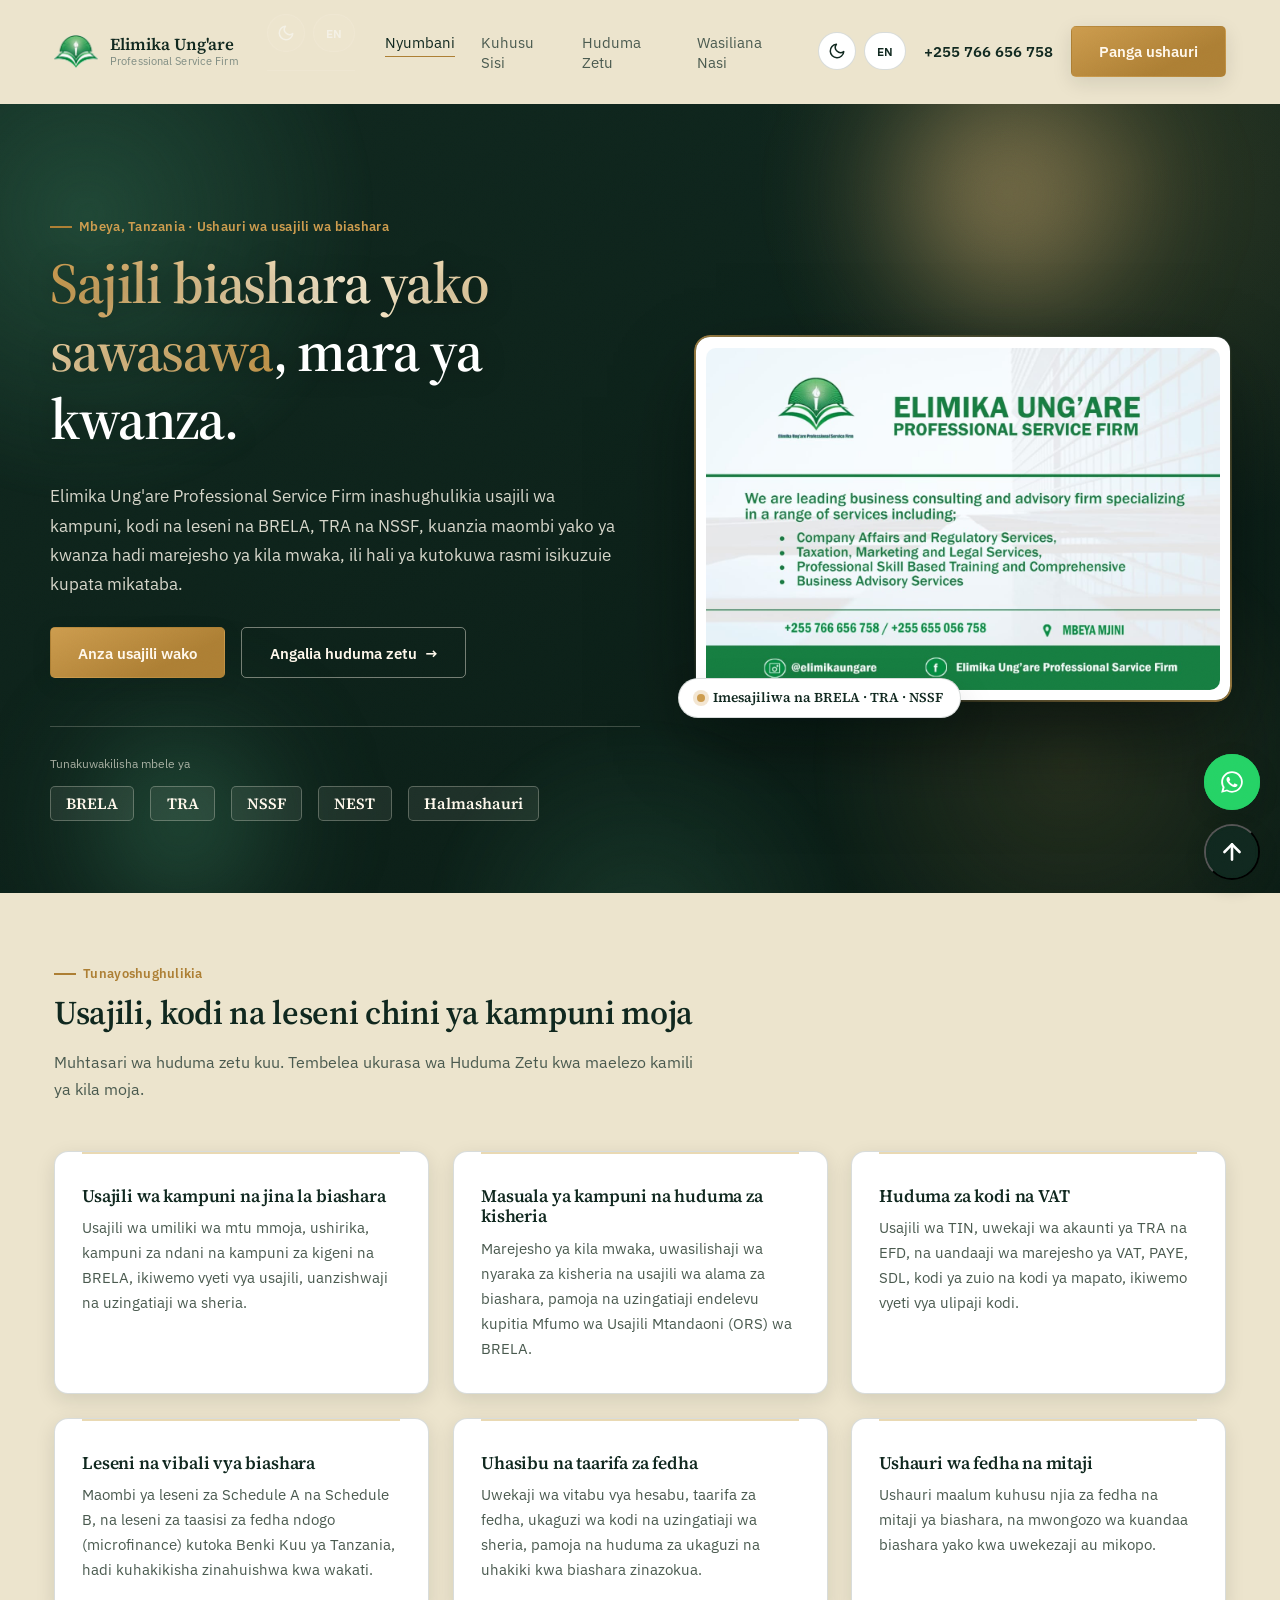
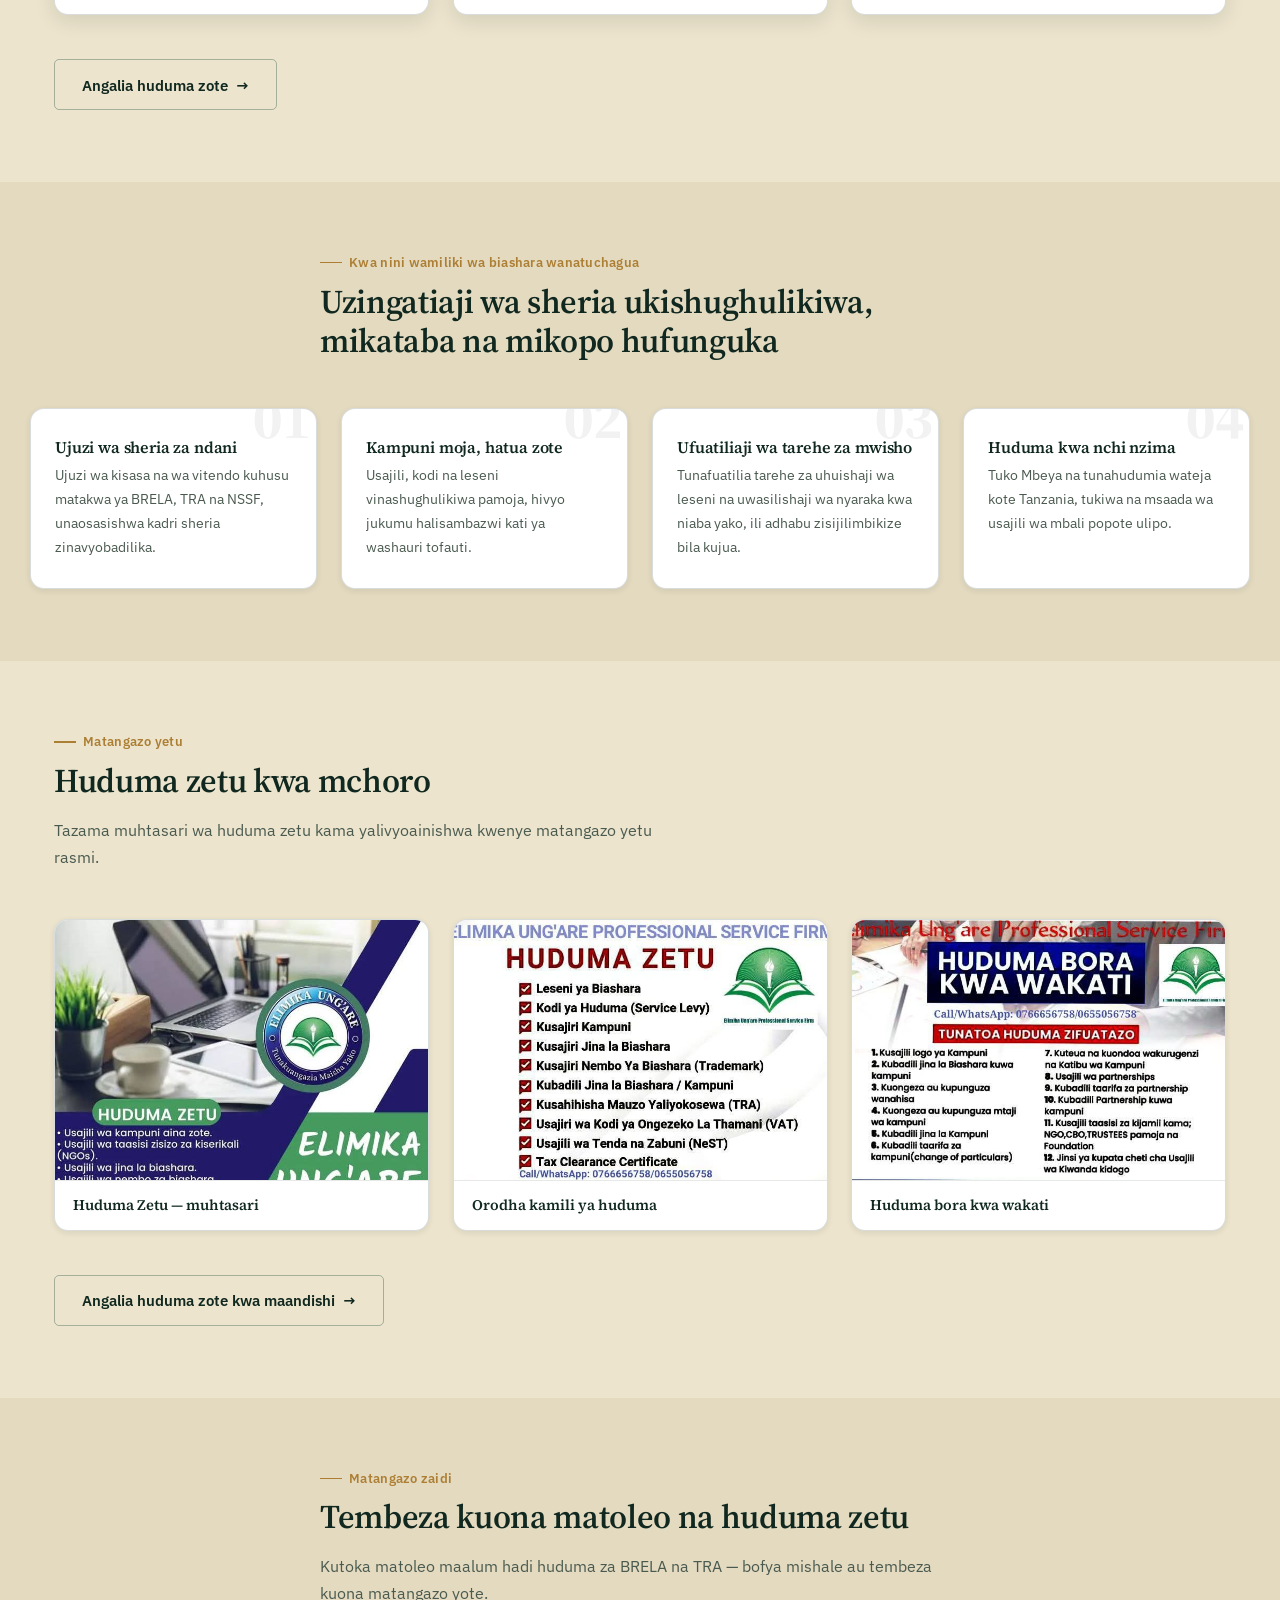
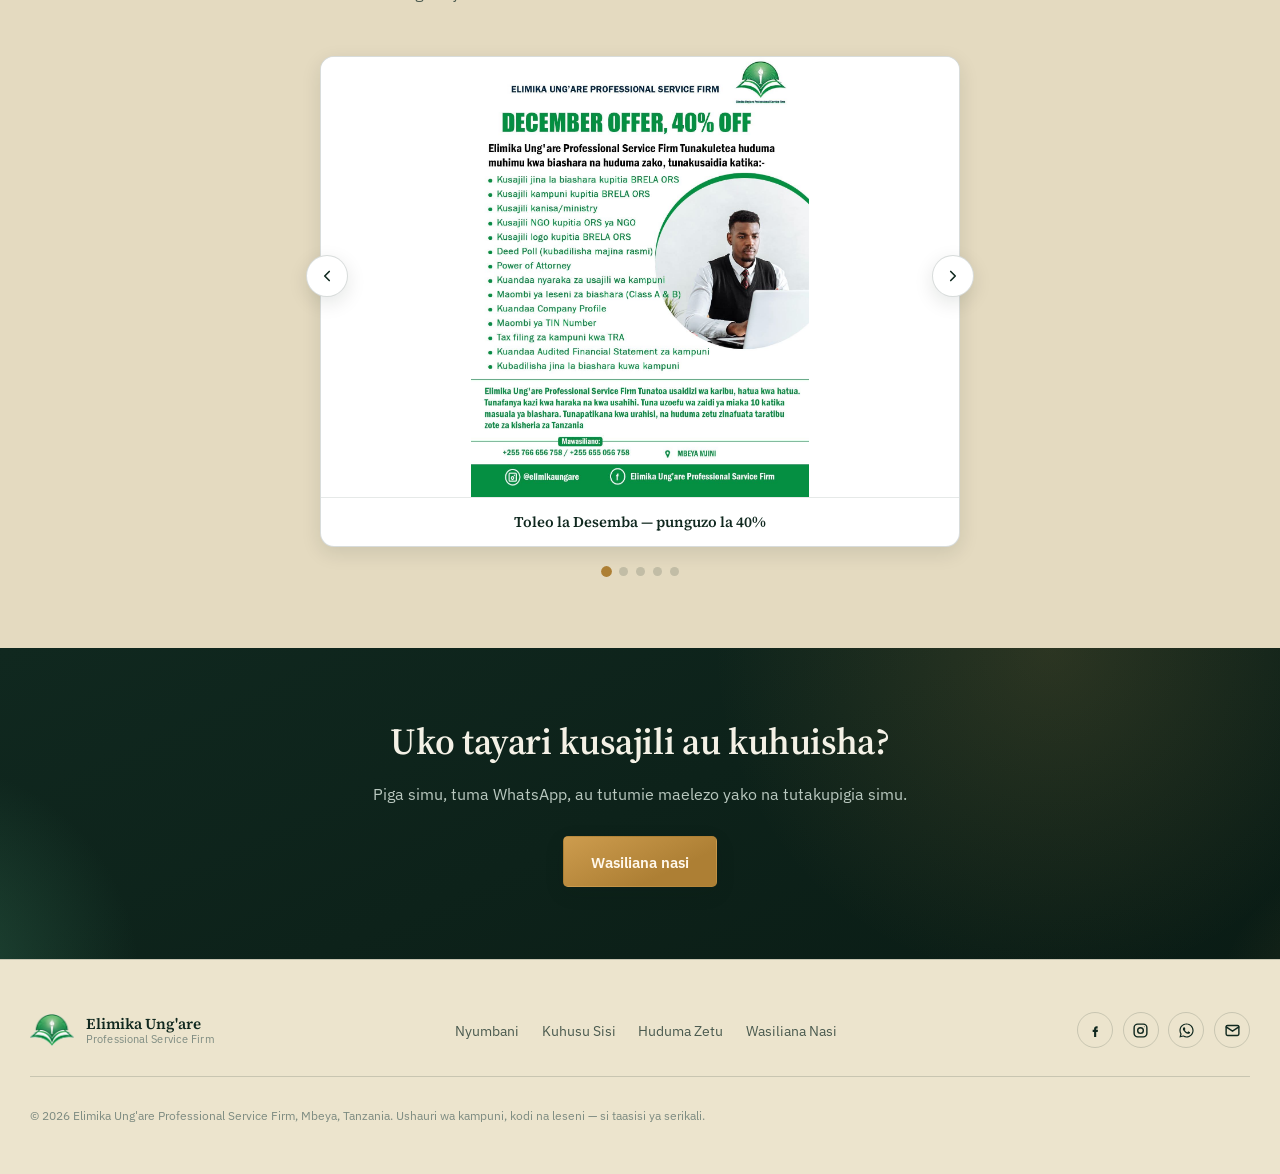
==== commit cb4adff4: "Update index.html" ====
--- a/index.html
+++ b/index.html
@@ -95,7 +95,7 @@
       <div class="hero__orb hero__orb--2" aria-hidden="true"></div>
       <div class="hero--flyer__inner">
         <div class="hero--flyer__copy">
-          <p class="eyebrow" data-en="Mbeya, Tanzania · Business registration advisory">Mbeya, Tanzania &middot; Ushauri wa usajili wa biashara</p>
+          <p class="eyebrow" data-en="Mbeya, Tanzania · Business consulting agency">Mbeya, Tanzania &middot; Ushauri wa usajili wa biashara</p>
           <h1 data-en="Register your business the right way, the first time."><span class="text-accent">Sajili biashara yako sawasawa</span>, mara ya kwanza.</h1>
           <p class="hero__lede" data-en="Elimika Ung'are Professional Service Firm handles company, tax and licensing registration with BRELA, TRA and NSSF — from your very first application through every annual renewal — so informality never costs you a contract.">
             Elimika Ung'are Professional Service Firm inashughulikia usajili wa
@@ -114,6 +114,7 @@
               <li>BRELA</li>
               <li>TRA</li>
               <li>NSSF</li>
+              <li>NEST</li>
               <li data-en="Local Councils">Halmashauri</li>
             </ul>
           </div>
--- a/css/styles.css
+++ b/css/styles.css
@@ -768,7 +768,7 @@
 
 /* Portrait variant (About — founder photos) */
 .slider--portrait { max-width: 280px; margin: 0; }
-.slider--portrait .slider__slide img { height: 360px; object-fit: cover; }
+.slider--portrait .slider__slide img { height: 360px; object-fit: contain; background: var(--paper-raised); }
 
 /* Leader / founder profile (About) */
 .leader {
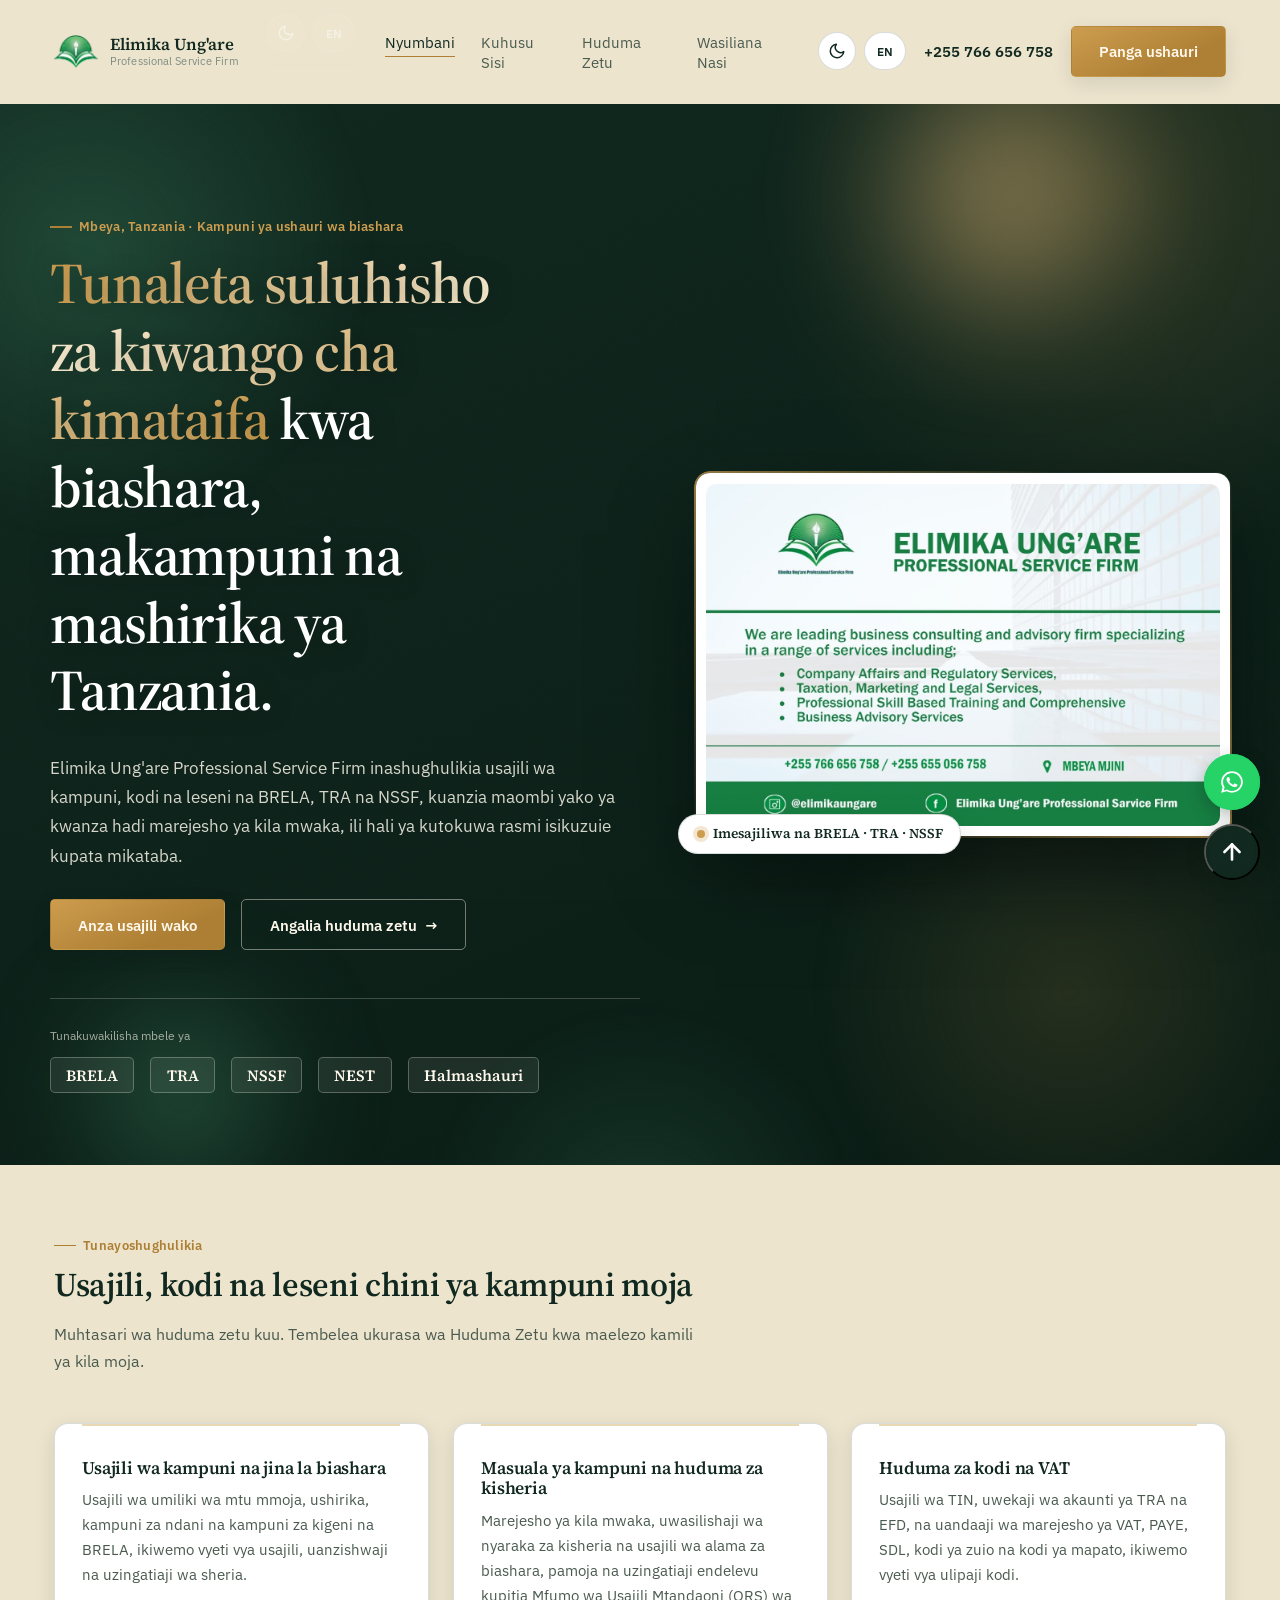
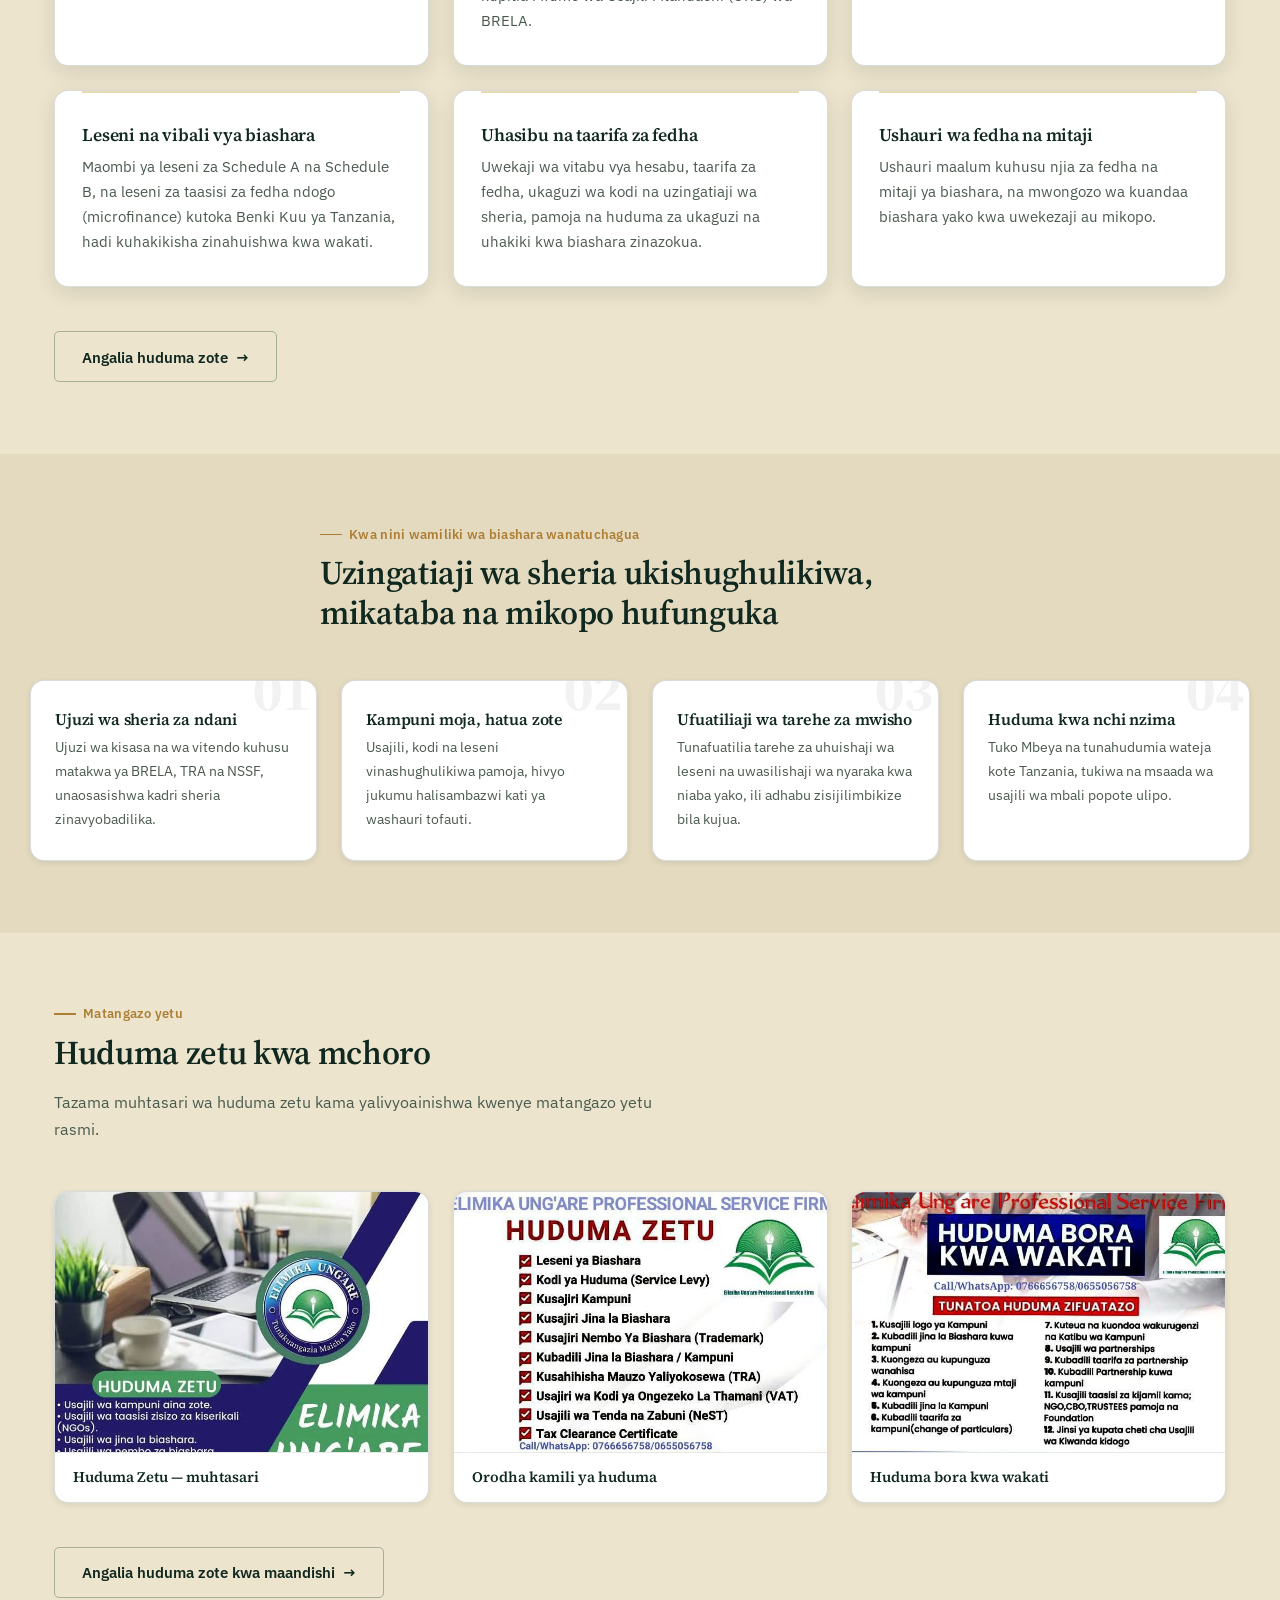
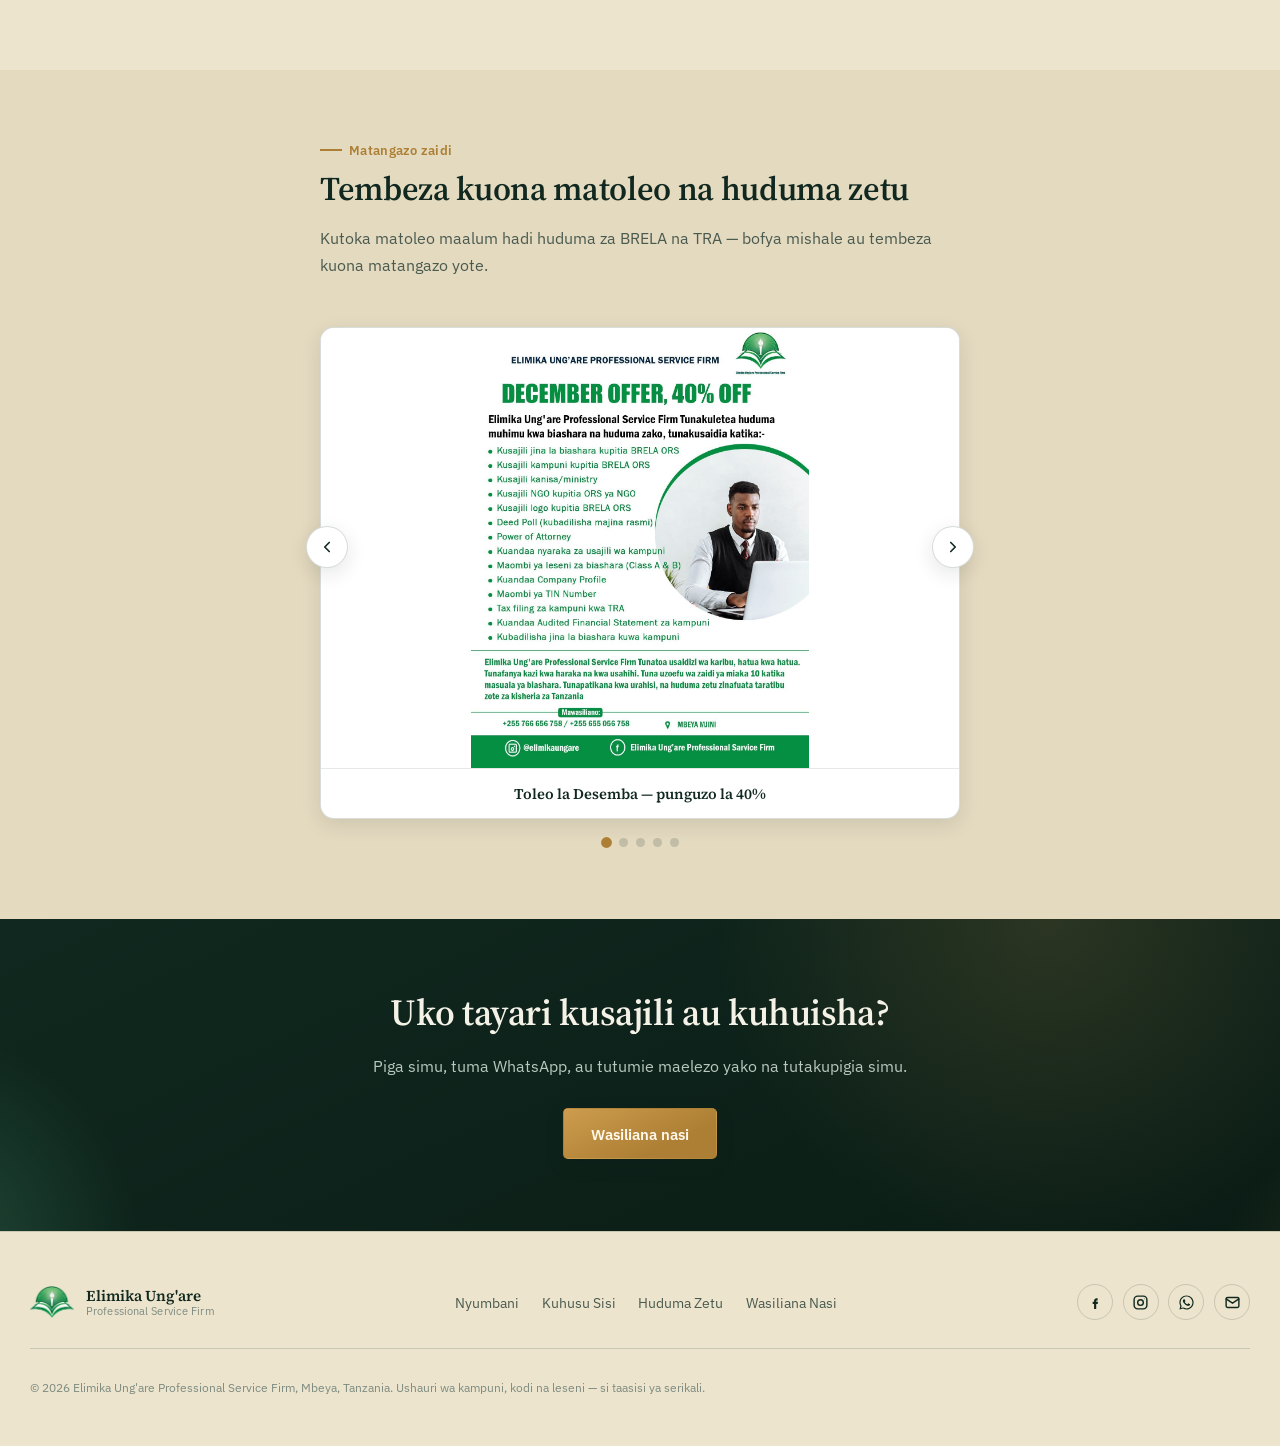
==== commit 185f9c52: "Add files via upload" ====
--- a/index.html
+++ b/index.html
@@ -95,8 +95,8 @@
       <div class="hero__orb hero__orb--2" aria-hidden="true"></div>
       <div class="hero--flyer__inner">
         <div class="hero--flyer__copy">
-          <p class="eyebrow" data-en="Mbeya, Tanzania · Business consulting agency">Mbeya, Tanzania &middot; Ushauri wa usajili wa biashara</p>
-          <h1 data-en="Register your business the right way, the first time."><span class="text-accent">Sajili biashara yako sawasawa</span>, mara ya kwanza.</h1>
+          <p class="eyebrow" data-en="Mbeya, Tanzania · Business consulting agency">Mbeya, Tanzania &middot; Kampuni ya ushauri wa biashara</p>
+          <h1 data-en="We're a consulting organisation that brings world-class solutions to Tanzania businesses, companies &amp; organizations."><span class="text-accent">Tunaleta suluhisho za kiwango cha kimataifa</span> kwa biashara, makampuni na mashirika ya Tanzania.</h1>
           <p class="hero__lede" data-en="Elimika Ung'are Professional Service Firm handles company, tax and licensing registration with BRELA, TRA and NSSF — from your very first application through every annual renewal — so informality never costs you a contract.">
             Elimika Ung'are Professional Service Firm inashughulikia usajili wa
             kampuni, kodi na leseni na BRELA, TRA na NSSF, kuanzia maombi yako ya
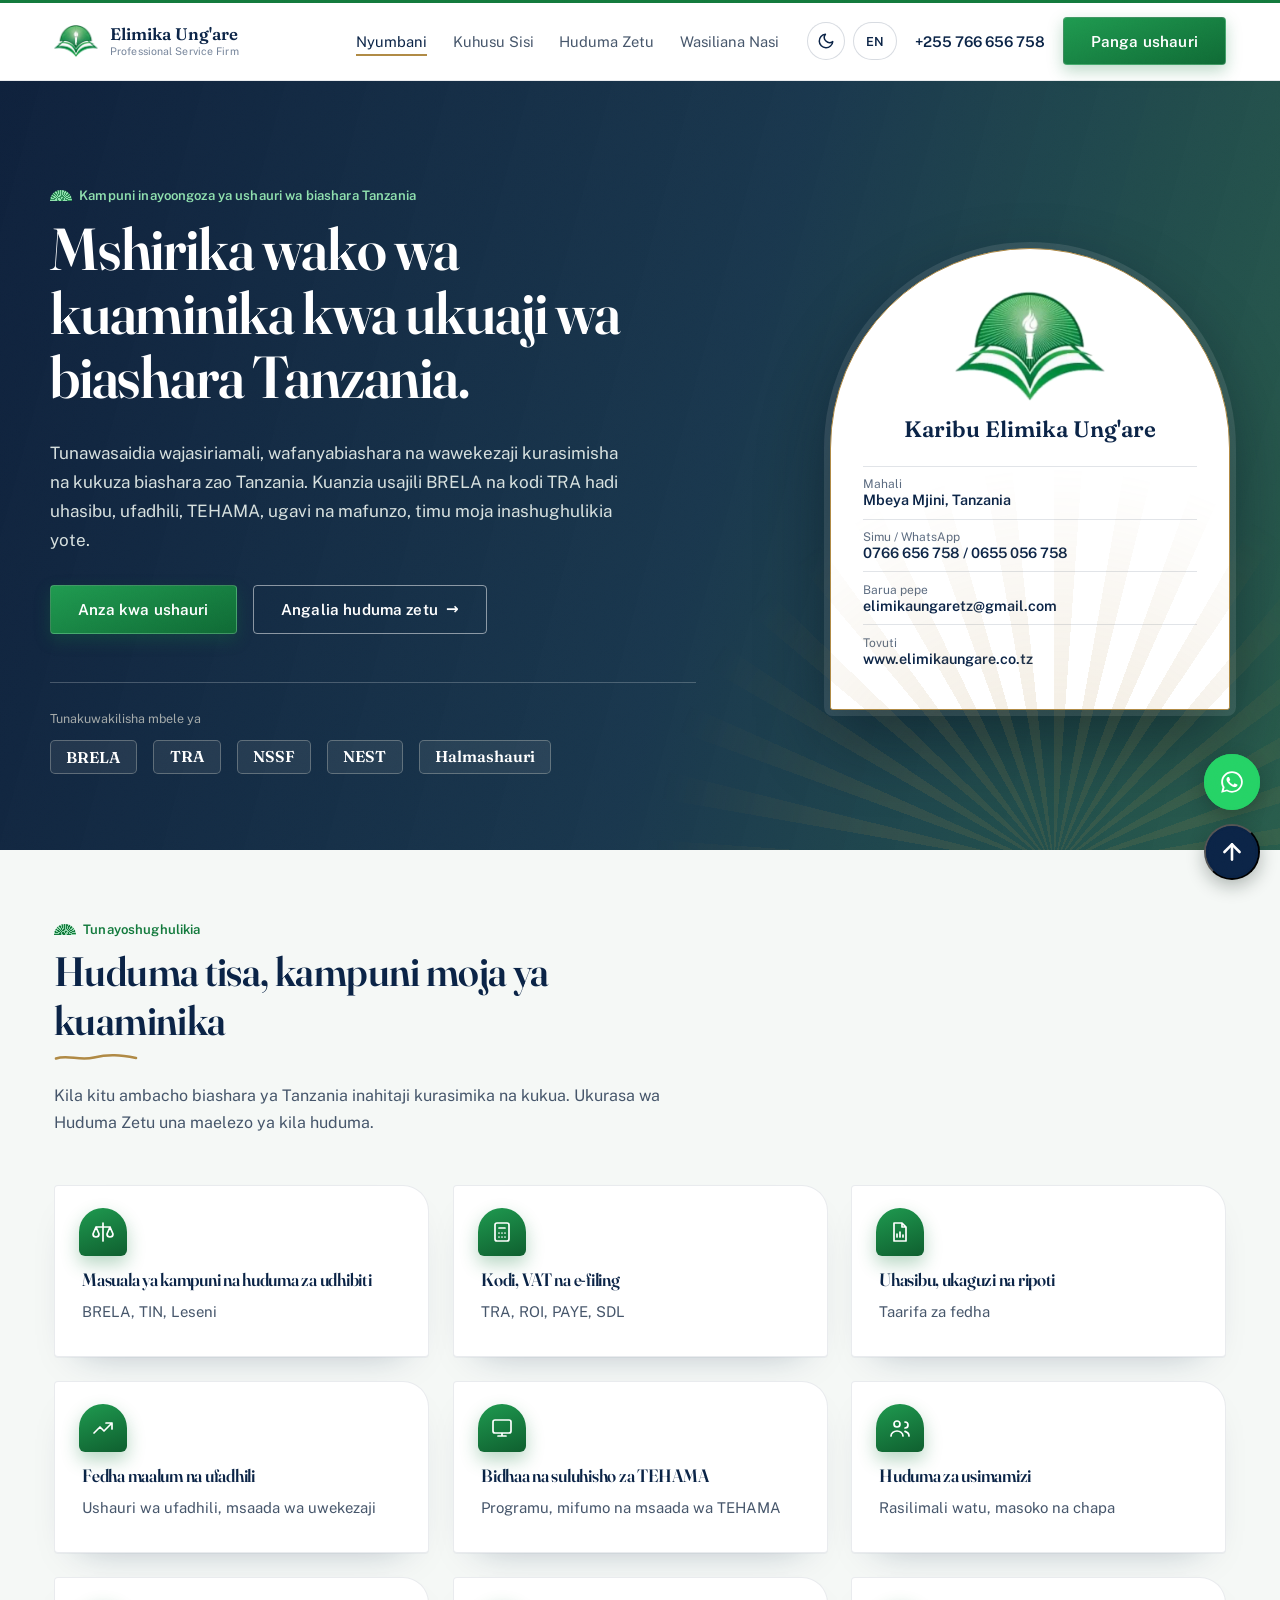
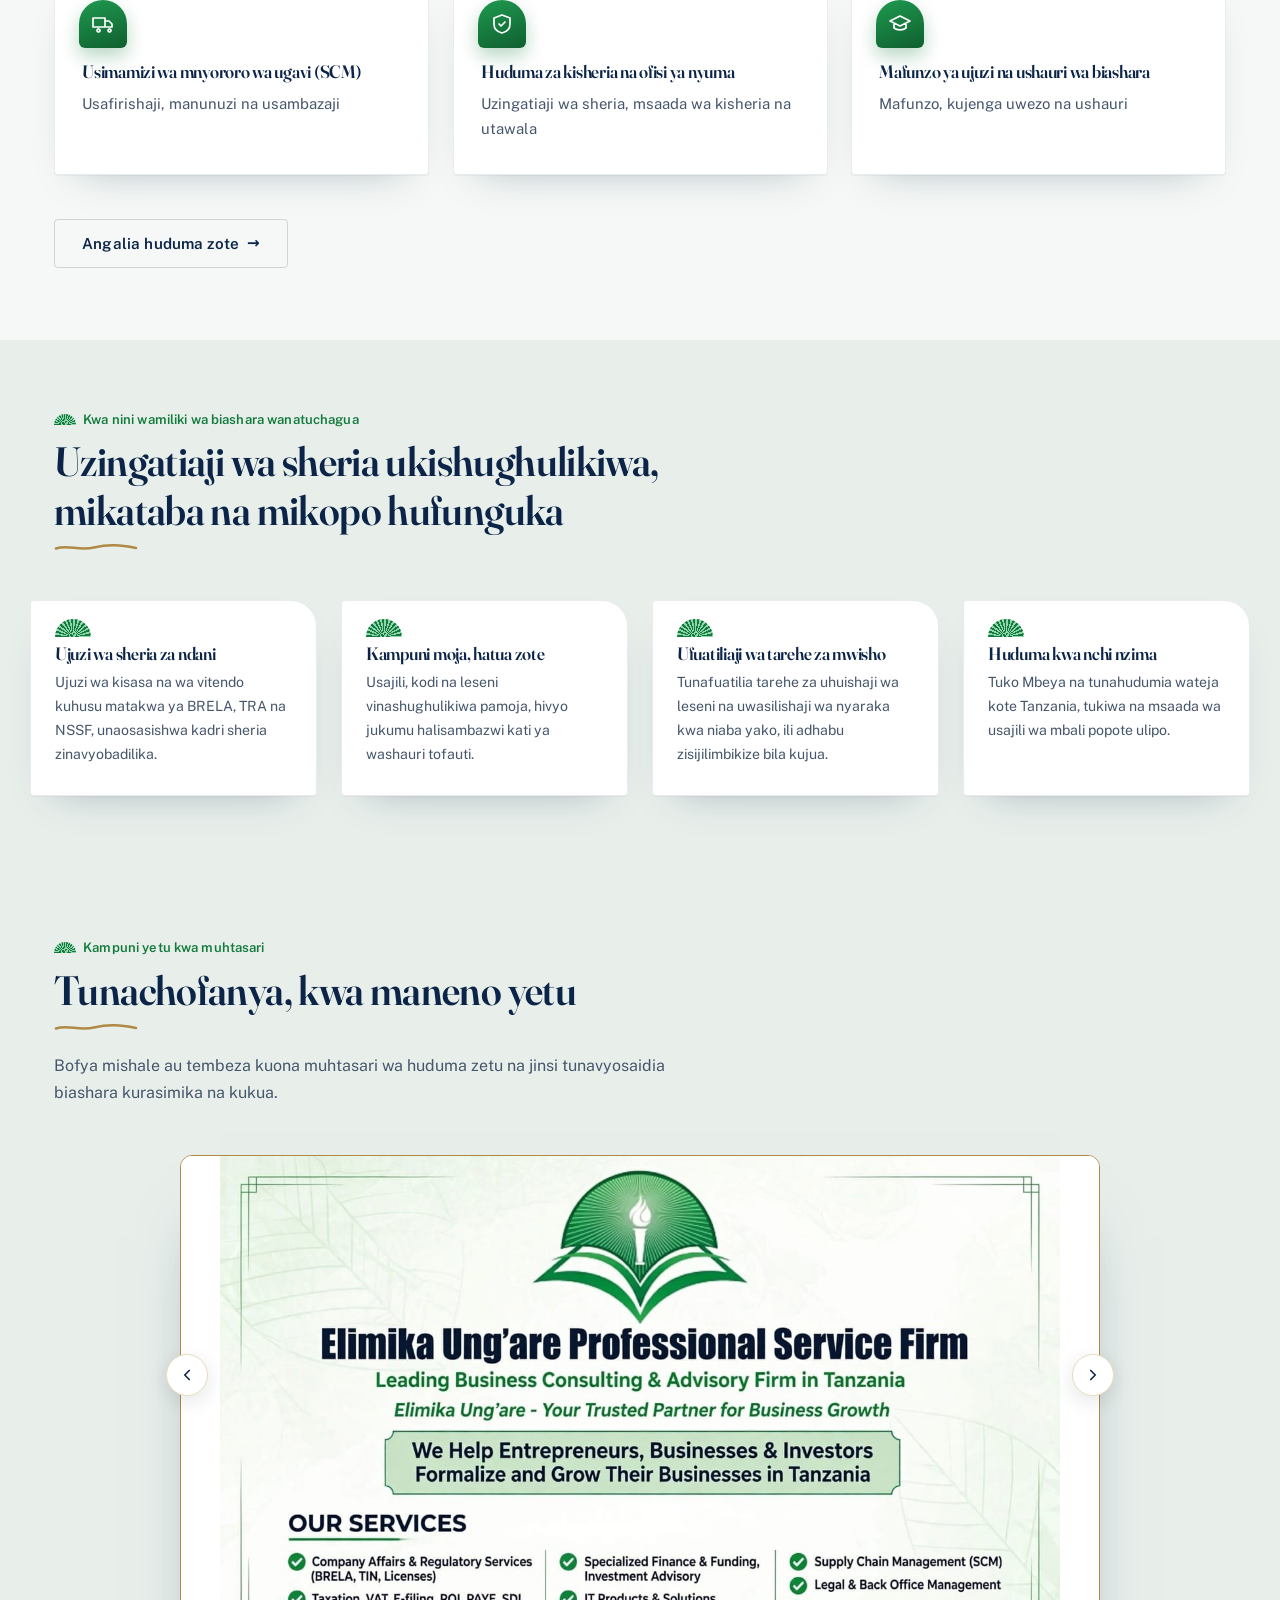
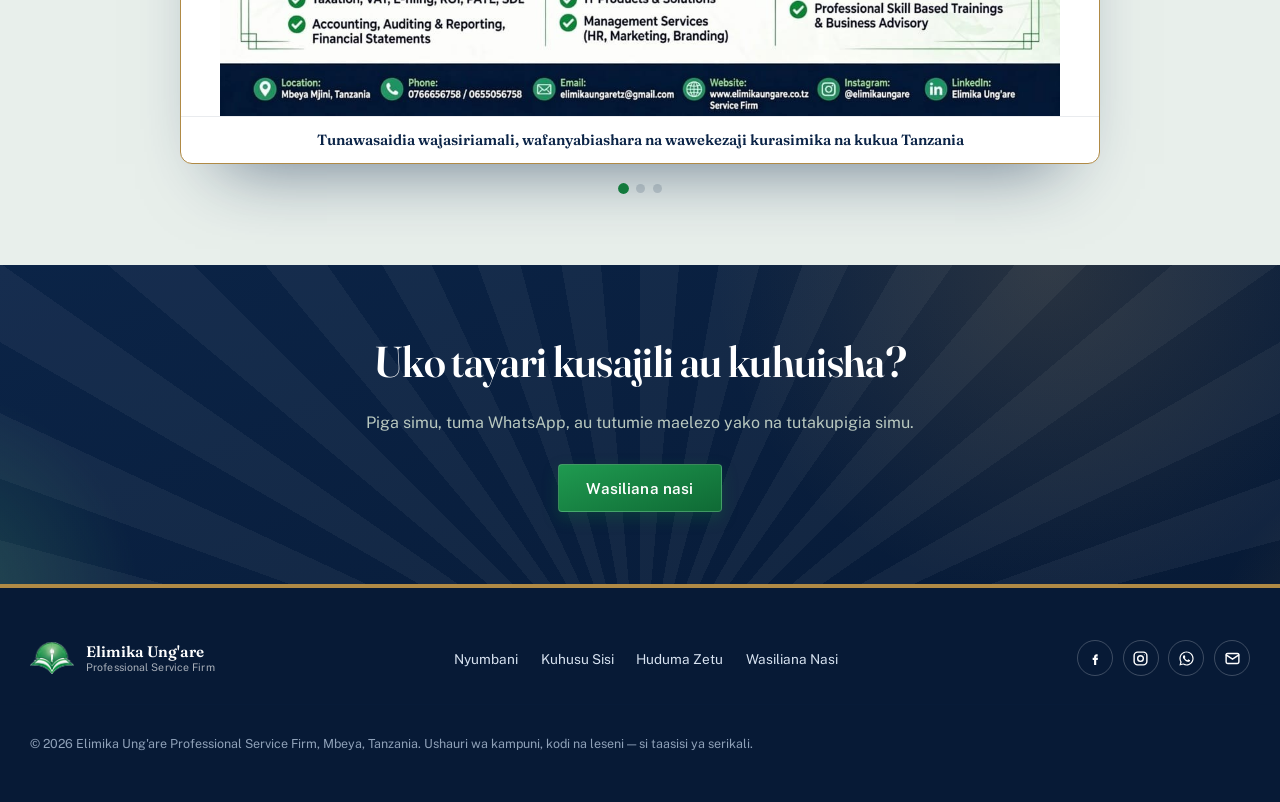
==== commit a48cbfa0: "Add files via upload" ====
--- a/index.html
+++ b/index.html
@@ -18,10 +18,11 @@
   <meta name="description" data-en-content="Company registration, tax and licensing advisory in Tanzania — BRELA, TRA and NSSF fully handled by Elimika Ung'are Professional Service Firm, Mbeya." content="Ushauri wa usajili wa kampuni, kodi na leseni Tanzania — BRELA, TRA na NSSF vinashughulikiwa kikamilifu na Elimika Ung'are Professional Service Firm, Mbeya." />
   <link rel="preconnect" href="https://fonts.googleapis.com" />
   <link rel="preconnect" href="https://fonts.gstatic.com" crossorigin />
-  <link href="https://fonts.googleapis.com/css2?family=Source+Serif+4:opsz,wght@8..60,500;8..60,600;8..60,700&family=IBM+Plex+Sans:wght@400;500;600&display=swap" rel="stylesheet" />
+  <link href="https://fonts.googleapis.com/css2?family=Fraunces:opsz,wght@9..144,500;9..144,600;9..144,700&family=Public+Sans:wght@400;500;600&display=swap" rel="stylesheet" />
   <link rel="stylesheet" href="css/styles.css" />
+  <link rel="stylesheet" href="css/theme.css" />
 </head>
-<body class="is-entering">
+<body class="is-entering page-home">
   <div class="page-loader" aria-hidden="true">
     <span class="page-loader__dot"></span>
     <span class="page-loader__dot"></span>
@@ -89,74 +90,89 @@
 
   <main>
 
-    <section class="hero hero--flyer">
+    <section class="hero hero--flyer hero--lit">
+      <div class="hero__slides" aria-hidden="true">
+        <span style="background-image:url(img/elimika-poster-formalize.jpg)"></span>
+        <span style="background-image:url(img/elimika-poster-services.jpg)"></span>
+        <span style="background-image:url(img/elimika-poster-portrait.jpg)"></span>
+      </div>
       <div class="hero__bg" aria-hidden="true"></div>
-      <div class="hero__orb hero__orb--1" aria-hidden="true"></div>
-      <div class="hero__orb hero__orb--2" aria-hidden="true"></div>
       <div class="hero--flyer__inner">
         <div class="hero--flyer__copy">
-          <p class="eyebrow" data-en="Mbeya, Tanzania · Business consulting agency">Mbeya, Tanzania &middot; Kampuni ya ushauri wa biashara</p>
-          <h1 data-en="We're a consulting organisation that brings world-class solutions to Tanzania businesses, companies &amp; organizations."><span class="text-accent">Tunaleta suluhisho za kiwango cha kimataifa</span> kwa biashara, makampuni na mashirika ya Tanzania.</h1>
-          <p class="hero__lede" data-en="Elimika Ung'are Professional Service Firm handles company, tax and licensing registration with BRELA, TRA and NSSF — from your very first application through every annual renewal — so informality never costs you a contract.">
-            Elimika Ung'are Professional Service Firm inashughulikia usajili wa
-            kampuni, kodi na leseni na BRELA, TRA na NSSF, kuanzia maombi yako ya
-            kwanza hadi marejesho ya kila mwaka, ili hali ya kutokuwa rasmi isikuzuie
-            kupata mikataba.
+          <p class="eyebrow" data-en="Leading business consulting &amp; advisory firm in Tanzania">Kampuni inayoongoza ya ushauri wa biashara Tanzania</p>
+          <h1 data-en="Your trusted partner for business growth in Tanzania.">Mshirika wako wa kuaminika kwa ukuaji wa biashara Tanzania.</h1>
+          <p class="hero__lede" data-en="We help entrepreneurs, businesses and investors formalize and grow their businesses in Tanzania. From BRELA registration and TRA tax to accounting, funding, IT, supply chain and training, one team looks after it all.">
+            Tunawasaidia wajasiriamali, wafanyabiashara na wawekezaji kurasimisha na
+            kukuza biashara zao Tanzania. Kuanzia usajili BRELA na kodi TRA hadi
+            uhasibu, ufadhili, TEHAMA, ugavi na mafunzo, timu moja inashughulikia yote.
           </p>
           <div class="hero__actions">
-            <a href="contact.html" class="btn btn--gold" data-en="Start your registration">Anza usajili wako</a>
+            <a href="contact.html" class="btn btn--gold" data-en="Start with a consultation">Anza kwa ushauri</a>
             <a href="services.html" class="btn btn--ghost" data-en="View our services">Angalia huduma zetu</a>
           </div>
-
           <div class="hero__trust">
             <span class="hero__trust-label" data-en="We represent you before">Tunakuwakilisha mbele ya</span>
             <ul class="hero__trust-list">
-              <li>BRELA</li>
-              <li>TRA</li>
-              <li>NSSF</li>
-              <li>NEST</li>
-              <li data-en="Local Councils">Halmashauri</li>
+              <li>BRELA</li><li>TRA</li><li>NSSF</li><li>NEST</li><li data-en="Local Councils">Halmashauri</li>
             </ul>
           </div>
         </div>
-        <div class="hero--flyer__art">
-          <img src="img/elimika-flyer.jpg" alt="Elimika Ung'are Professional Service Firm — Company Affairs and Regulatory Services, Taxation, Marketing and Legal Services, Professional Skill Based Training and Business Advisory Services. Mbeya Mjini." loading="eager" data-en-alt="Elimika Ung'are Professional Service Firm flyer — company affairs, taxation, legal services, professional training and business advisory. Mbeya, Tanzania." />
-          <div class="hero--flyer__badge"><span class="dot"></span><span data-en="Registered with BRELA · TRA · NSSF">Imesajiliwa na BRELA · TRA · NSSF</span></div>
-        </div>
+        <aside class="hero__card">
+          <div class="hero__card-arch"><img src="img/logo.png" alt="Elimika Ung'are logo" /></div>
+          <p class="hero__card-title" data-en="Karibu Elimika Ung'are">Karibu Elimika Ung'are</p>
+          <ul class="hero__card-list">
+            <li><span data-en="Location">Mahali</span><b>Mbeya Mjini, Tanzania</b></li>
+            <li><span data-en="Phone / WhatsApp">Simu / WhatsApp</span><b><a href="tel:+255766656758">0766 656 758</a> / <a href="tel:+255655056758">0655 056 758</a></b></li>
+            <li><span data-en="Email">Barua pepe</span><b><a href="mailto:elimikaungaretz@gmail.com">elimikaungaretz@gmail.com</a></b></li>
+            <li><span data-en="Website">Tovuti</span><b>www.elimikaungare.co.tz</b></li>
+          </ul>
+        </aside>
       </div>
     </section>
 
     <section class="section">
       <div class="section__head" data-reveal="fade">
         <span class="eyebrow" data-en="What we handle">Tunayoshughulikia</span>
-        <h2 data-en="Registration, tax and licensing under one roof">Usajili, kodi na leseni chini ya kampuni moja</h2>
-        <p class="section__lede" data-en="An overview of our core services. Visit the Services page for full details on each one.">Muhtasari wa huduma zetu kuu. Tembelea ukurasa wa Huduma Zetu kwa maelezo kamili ya kila moja.</p>
+        <h2 data-en="Nine service lines, one trusted firm">Huduma tisa, kampuni moja ya kuaminika</h2>
+        <p class="section__lede" data-en="Everything a Tanzanian business needs to formalize and grow. The Services page has the detail on each one.">Kila kitu ambacho biashara ya Tanzania inahitaji kurasimika na kukua. Ukurasa wa Huduma Zetu una maelezo ya kila huduma.</p>
       </div>
 
       <div class="services-grid" data-reveal-group>
         <article class="service-card" data-reveal>
-          <h3 data-en="Company &amp; business name registration">Usajili wa kampuni na jina la biashara</h3>
-          <p data-en="Sole proprietorship, partnership, local and foreign company registration with BRELA, including certificates of registration, incorporation and ongoing compliance.">Usajili wa umiliki wa mtu mmoja, ushirika, kampuni za ndani na kampuni za kigeni na BRELA, ikiwemo vyeti vya usajili, uanzishwaji na uzingatiaji wa sheria.</p>
-        </article>
-        <article class="service-card" data-reveal>
-          <h3 data-en="Corporate affairs &amp; legal services">Masuala ya kampuni na huduma za kisheria</h3>
-          <p data-en="Annual returns, statutory filings and trademark registration, plus ongoing compliance through BRELA's Online Registration System (ORS).">Marejesho ya kila mwaka, uwasilishaji wa nyaraka za kisheria na usajili wa alama za biashara, pamoja na uzingatiaji endelevu kupitia Mfumo wa Usajili Mtandaoni (ORS) wa BRELA.</p>
-        </article>
-        <article class="service-card" data-reveal>
-          <h3 data-en="Tax &amp; VAT services">Huduma za kodi na VAT</h3>
-          <p data-en="TIN registration, TRA and EFD account setup, and preparation of VAT, PAYE, SDL, withholding and income tax returns, including tax clearance certificates.">Usajili wa TIN, uwekaji wa akaunti ya TRA na EFD, na uandaaji wa marejesho ya VAT, PAYE, SDL, kodi ya zuio na kodi ya mapato, ikiwemo vyeti vya ulipaji kodi.</p>
-        </article>
-        <article class="service-card" data-reveal>
-          <h3 data-en="Business licenses &amp; permits">Leseni na vibali vya biashara</h3>
-          <p data-en="Applications for Schedule A and Schedule B licenses, and microfinance licenses from the Bank of Tanzania, through to on-time renewals.">Maombi ya leseni za Schedule A na Schedule B, na leseni za taasisi za fedha ndogo (microfinance) kutoka Benki Kuu ya Tanzania, hadi kuhakikisha zinahuishwa kwa wakati.</p>
-        </article>
-        <article class="service-card" data-reveal>
-          <h3 data-en="Accounting &amp; financial reporting">Uhasibu na taarifa za fedha</h3>
-          <p data-en="Bookkeeping, financial statements, tax compliance, plus audit and assurance services for growing businesses.">Uwekaji wa vitabu vya hesabu, taarifa za fedha, ukaguzi wa kodi na uzingatiaji wa sheria, pamoja na huduma za ukaguzi na uhakiki kwa biashara zinazokua.</p>
-        </article>
-        <article class="service-card" data-reveal>
-          <h3 data-en="Finance &amp; capital advisory">Ushauri wa fedha na mitaji</h3>
-          <p data-en="Specialised advice on business finance and capital sourcing, and guidance to prepare your business for investment or loans.">Ushauri maalum kuhusu njia za fedha na mitaji ya biashara, na mwongozo wa kuandaa biashara yako kwa uwekezaji au mikopo.</p>
+          <h3 data-en="Company affairs &amp; regulatory services">Masuala ya kampuni na huduma za udhibiti</h3>
+          <p data-en="BRELA, TIN, Licenses">BRELA, TIN, Leseni</p>
+        </article>
+        <article class="service-card" data-reveal>
+          <h3 data-en="Taxation, VAT &amp; e-filing">Kodi, VAT na e-filing</h3>
+          <p data-en="TRA, ROI, PAYE, SDL">TRA, ROI, PAYE, SDL</p>
+        </article>
+        <article class="service-card" data-reveal>
+          <h3 data-en="Accounting, auditing &amp; reporting">Uhasibu, ukaguzi na ripoti</h3>
+          <p data-en="Financial statements">Taarifa za fedha</p>
+        </article>
+        <article class="service-card" data-reveal>
+          <h3 data-en="Specialized finance &amp; funding">Fedha maalum na ufadhili</h3>
+          <p data-en="Funding advisory, investment support">Ushauri wa ufadhili, msaada wa uwekezaji</p>
+        </article>
+        <article class="service-card" data-reveal>
+          <h3 data-en="IT products &amp; solutions">Bidhaa na suluhisho za TEHAMA</h3>
+          <p data-en="Software, systems and IT support">Programu, mifumo na msaada wa TEHAMA</p>
+        </article>
+        <article class="service-card" data-reveal>
+          <h3 data-en="Management services">Huduma za usimamizi</h3>
+          <p data-en="HR, marketing and branding">Rasilimali watu, masoko na chapa</p>
+        </article>
+        <article class="service-card" data-reveal>
+          <h3 data-en="Supply chain management (SCM)">Usimamizi wa mnyororo wa ugavi (SCM)</h3>
+          <p data-en="Logistics, procurement and distribution">Usafirishaji, manunuzi na usambazaji</p>
+        </article>
+        <article class="service-card" data-reveal>
+          <h3 data-en="Legal &amp; back office management">Huduma za kisheria na ofisi ya nyuma</h3>
+          <p data-en="Compliance, legal support and admin">Uzingatiaji wa sheria, msaada wa kisheria na utawala</p>
+        </article>
+        <article class="service-card" data-reveal>
+          <h3 data-en="Skill-based training &amp; business advisory">Mafunzo ya ujuzi na ushauri wa biashara</h3>
+          <p data-en="Training, capacity building and advisory">Mafunzo, kujenga uwezo na ushauri</p>
         </article>
       </div>
 
@@ -191,62 +207,27 @@
       </div>
     </section>
 
-    <section class="section">
-      <div class="section__head" data-reveal="fade">
-        <span class="eyebrow" data-en="Our announcements">Matangazo yetu</span>
-        <h2 data-en="Our services, illustrated">Huduma zetu kwa mchoro</h2>
-        <p class="section__lede" data-en="See an overview of our services as outlined in our official flyers.">Tazama muhtasari wa huduma zetu kama yalivyoainishwa kwenye matangazo yetu rasmi.</p>
-      </div>
-
-      <div class="poster-grid" data-reveal-group>
-        <figure class="poster-card" data-reveal>
-          <img src="img/poster-huduma-zetu.jpg" alt="Huduma za Elimika Ung'are: usajili wa kampuni, taasisi zisizo za kiserikali, jina la biashara, nembo za biashara, ushauri wa biashara na kodi" loading="lazy" />
-          <figcaption data-en="Our Services — overview">Huduma Zetu — muhtasari</figcaption>
-        </figure>
-        <figure class="poster-card" data-reveal>
-          <img src="img/poster-huduma-orodha.jpg" alt="Orodha ya huduma: leseni ya biashara, kodi ya huduma, usajili wa kampuni na jina la biashara, nembo za biashara, VAT, tenda na zabuni, tax clearance certificate" loading="lazy" />
-          <figcaption data-en="Full list of services">Orodha kamili ya huduma</figcaption>
-        </figure>
-        <figure class="poster-card" data-reveal>
-          <img src="img/poster-huduma-bora.jpg" alt="Huduma za ziada za masuala ya kampuni: mabadiliko ya wanahisa na mtaji, wakurugenzi, ushirika (partnerships), na usajili wa NGO, CBO, Trustees na Foundation" loading="lazy" />
-          <figcaption data-en="Excellent, timely service">Huduma bora kwa wakati</figcaption>
-        </figure>
-      </div>
-
-      <div class="section__cta" data-reveal="fade">
-        <a href="services.html" class="btn btn--ghost" data-en="View all services in text">Angalia huduma zote kwa maandishi</a>
-      </div>
-    </section>
-
     <section class="section section--tint">
       <div class="section__head" data-reveal="fade">
-        <span class="eyebrow" data-en="More announcements">Matangazo zaidi</span>
-        <h2 data-en="Browse our offers and services">Tembeza kuona matoleo na huduma zetu</h2>
-        <p class="section__lede" data-en="From special offers to BRELA and TRA services — click the arrows or swipe to see all our announcements.">Kutoka matoleo maalum hadi huduma za BRELA na TRA — bofya mishale au tembeza kuona matangazo yote.</p>
+        <span class="eyebrow" data-en="Our firm at a glance">Kampuni yetu kwa muhtasari</span>
+        <h2 data-en="What we do, in our own words">Tunachofanya, kwa maneno yetu</h2>
+        <p class="section__lede" data-en="Click the arrows or swipe to see our service overview and how we help businesses formalize and grow.">Bofya mishale au tembeza kuona muhtasari wa huduma zetu na jinsi tunavyosaidia biashara kurasimika na kukua.</p>
       </div>
 
       <div class="slider" data-slider data-reveal="fade">
         <div class="slider__viewport">
           <div class="slider__track" data-slider-track>
             <figure class="slider__slide">
-              <img src="img/poster-december-offer.jpg" alt="Toleo la Desemba, punguzo la 40%: usajili wa jina la biashara, kampuni, kanisa/ministry, NGO, logo, Deed Poll, Power of Attorney, leseni za biashara, TIN, tax filing na Audited Financial Statement" loading="lazy" />
-              <figcaption data-en="December offer — 40% off">Toleo la Desemba — punguzo la 40%</figcaption>
+              <img src="img/elimika-poster-formalize.jpg" alt="Elimika Ung'are Professional Service Firm: leading business consulting and advisory firm in Tanzania, with the services overview, contacts and social media." loading="lazy" />
+              <figcaption data-en="We help entrepreneurs, businesses and investors formalize and grow in Tanzania">Tunawasaidia wajasiriamali, wafanyabiashara na wawekezaji kurasimika na kukua Tanzania</figcaption>
             </figure>
             <figure class="slider__slide">
-              <img src="img/poster-karibu-wajasiriamali.jpg" alt="Tunawakaribisha wajasiriamali na wafanyabiashara kote nchini: usajili wa majina ya biashara, kampuni, leseni, TIN, NGOs, SACCOS, taasisi za kidini, taasisi za elimu, viwanda na uwekezaji" loading="lazy" />
-              <figcaption data-en="Welcome, entrepreneurs and business owners">Karibu wajasiriamali na wafanyabiashara</figcaption>
+              <img src="img/elimika-poster-services.jpg" alt="Nine service lines: company affairs, taxation and VAT, accounting and auditing, finance and funding, IT, management, supply chain, legal and back office, training and advisory." loading="lazy" />
+              <figcaption data-en="Our nine professional services">Huduma zetu tisa za kitaalamu</figcaption>
             </figure>
             <figure class="slider__slide">
-              <img src="img/poster-tra-services.jpg" alt="Huduma za Mamlaka ya Mapato Tanzania (TRA): kufungua biashara, Corporate Tax, PAYE, SDL, VAT, makadirio, madeni ya kampuni, tax clearance, mahesabu ya fedha na ushauri wa kodi" loading="lazy" />
-              <figcaption data-en="TRA services we offer">Huduma za TRA tunazotoa</figcaption>
-            </figure>
-            <figure class="slider__slide">
-              <img src="img/poster-tra-comprehensive.jpg" alt="Huduma kamili za TRA: ukaguzi wa fedha na kodi, E-filing ya PAYE/SDL/VAT, leseni ya microfinance, utatuzi wa changamoto za kodi, leseni ya biashara, usajili wa Foundation na TIRA" loading="lazy" />
-              <figcaption data-en="Comprehensive TRA services">Huduma kamili za TRA</figcaption>
-            </figure>
-            <figure class="slider__slide">
-              <img src="img/poster-brela-partner.jpg" alt="Mshirika wako wa kuaminika BRELA: usajili wa kampuni, usajili wa jina la biashara, uhuishaji wa taarifa za kampuni na jina la biashara, marejesho ya kila mwaka BRELA na kubadili jina la kampuni au biashara" loading="lazy" />
-              <figcaption data-en="Your trusted BRELA partner">Mshirika wako wa kuaminika BRELA</figcaption>
+              <img src="img/elimika-poster-portrait.jpg" alt="Elimika Ung'are Professional Service Firm: five core services on the left, management, supply chain, legal and training on the right, Mbeya Mjini." loading="lazy" />
+              <figcaption data-en="Your trusted partner for business growth">Mshirika wako wa kuaminika kwa ukuaji wa biashara</figcaption>
             </figure>
           </div>
         </div>
@@ -291,7 +272,7 @@
         <a href="https://www.instagram.com/elimikaungare?utm_source=qr&amp;stkn=ZzVqZGpxdGtseG4y" target="_blank" rel="noopener" aria-label="Instagram">
           <svg viewBox="0 0 24 24" fill="none" stroke="currentColor" stroke-width="2" stroke-linecap="round" stroke-linejoin="round" aria-hidden="true"><rect x="3" y="3" width="18" height="18" rx="5"/><circle cx="12" cy="12" r="4"/><circle cx="17.3" cy="6.7" r="0.6" fill="currentColor" stroke="none"/></svg>
         </a>
-        <a href="https://wa.me/255766656758" target="_blank" rel="noopener" aria-label="WhatsApp">
+        <a href="https://wa.me/255655056758" target="_blank" rel="noopener" aria-label="WhatsApp">
           <svg viewBox="0 0 32 32" fill="currentColor" aria-hidden="true"><path d="M16.004 2.667c-7.363 0-13.333 5.97-13.333 13.333 0 2.353.615 4.56 1.69 6.474L2.667 29.333l6.99-1.833a13.26 13.26 0 0 0 6.347 1.617h.006c7.362 0 13.333-5.97 13.333-13.333S23.366 2.667 16.004 2.667Zm0 24.4h-.005a11.03 11.03 0 0 1-5.626-1.542l-.403-.24-4.15 1.088 1.108-4.045-.263-.415a11.02 11.02 0 0 1-1.696-5.913c0-6.106 4.968-11.073 11.078-11.073 2.958 0 5.738 1.153 7.829 3.246a10.996 10.996 0 0 1 3.245 7.83c-.002 6.105-4.97 11.064-11.117 11.064Zm6.073-8.287c-.333-.167-1.966-.97-2.27-1.08-.305-.111-.527-.166-.75.167-.221.333-.859 1.08-1.053 1.302-.194.222-.388.25-.72.083-.334-.167-1.41-.52-2.686-1.657-.993-.886-1.664-1.98-1.858-2.314-.194-.334-.02-.514.146-.68.15-.15.334-.389.5-.583.167-.194.222-.333.334-.556.11-.222.055-.417-.028-.583-.083-.167-.75-1.806-1.028-2.474-.271-.65-.546-.562-.75-.573-.194-.01-.417-.012-.639-.012-.222 0-.583.083-.888.417-.305.333-1.163 1.137-1.163 2.774 0 1.637 1.19 3.219 1.356 3.441.166.222 2.343 3.577 5.677 5.017.793.343 1.412.548 1.894.702.796.253 1.52.217 2.093.132.639-.095 1.966-.804 2.244-1.582.278-.777.278-1.443.194-1.582-.083-.139-.305-.222-.639-.389Z"/></svg>
         </a>
         <a href="mailto:elimikaungaretz@gmail.com" aria-label="Barua pepe">
@@ -304,7 +285,7 @@
   </footer>
 
   <div class="fab-stack">
-    <a class="fab fab--whatsapp" href="https://wa.me/255766656758" target="_blank" rel="noopener" aria-label="Wasiliana nasi kwa WhatsApp" data-en-aria-label="Contact us on WhatsApp">
+    <a class="fab fab--whatsapp" href="https://wa.me/255655056758" target="_blank" rel="noopener" aria-label="Wasiliana nasi kwa WhatsApp" data-en-aria-label="Contact us on WhatsApp">
       <svg viewBox="0 0 32 32" fill="currentColor" aria-hidden="true"><path d="M16.004 2.667c-7.363 0-13.333 5.97-13.333 13.333 0 2.353.615 4.56 1.69 6.474L2.667 29.333l6.99-1.833a13.26 13.26 0 0 0 6.347 1.617h.006c7.362 0 13.333-5.97 13.333-13.333S23.366 2.667 16.004 2.667Zm0 24.4h-.005a11.03 11.03 0 0 1-5.626-1.542l-.403-.24-4.15 1.088 1.108-4.045-.263-.415a11.02 11.02 0 0 1-1.696-5.913c0-6.106 4.968-11.073 11.078-11.073 2.958 0 5.738 1.153 7.829 3.246a10.996 10.996 0 0 1 3.245 7.83c-.002 6.105-4.97 11.064-11.117 11.064Zm6.073-8.287c-.333-.167-1.966-.97-2.27-1.08-.305-.111-.527-.166-.75.167-.221.333-.859 1.08-1.053 1.302-.194.222-.388.25-.72.083-.334-.167-1.41-.52-2.686-1.657-.993-.886-1.664-1.98-1.858-2.314-.194-.334-.02-.514.146-.68.15-.15.334-.389.5-.583.167-.194.222-.333.334-.556.11-.222.055-.417-.028-.583-.083-.167-.75-1.806-1.028-2.474-.271-.65-.546-.562-.75-.573-.194-.01-.417-.012-.639-.012-.222 0-.583.083-.888.417-.305.333-1.163 1.137-1.163 2.774 0 1.637 1.19 3.219 1.356 3.441.166.222 2.343 3.577 5.677 5.017.793.343 1.412.548 1.894.702.796.253 1.52.217 2.093.132.639-.095 1.966-.804 2.244-1.582.278-.777.278-1.443.194-1.582-.083-.139-.305-.222-.639-.389Z"/></svg>
     </a>
     <button type="button" class="fab fab--top" aria-label="Rudi juu" data-en-aria-label="Back to top">
--- a/css/theme.css
+++ b/css/theme.css
@@ -0,0 +1,195 @@
+/* Elimika Ung'are - brand layer. Loaded after styles.css.
+   Palette taken from the firm's logo and posters: emerald, navy, white.
+   Motif: the logo's sunburst dome, used as a small mark on cards and headings. */
+:root {
+  --paper: #f5f8f6;
+  --paper-raised: #ffffff;
+  --paper-deep: #e8efeb;
+  --ink: #14233a;
+  --ink-soft: #46566b;
+  --ink-faint: #75849a;
+  --heading: #0b2447;
+  --green: #137a3d;
+  --green-deep: #0b2447;
+  --green-900: #071a36;
+  --gold: #137a3d;
+  --gold-bright: #1f9a50;
+  --gold-soft: #d9efe2;
+  --line: rgba(11, 36, 71, 0.16);
+  --line-soft: rgba(11, 36, 71, 0.09);
+  --serif: "Fraunces", "Iowan Old Style", Georgia, serif;
+  --sans: "Public Sans", "Segoe UI", system-ui, sans-serif;
+  --radius: 6px;
+  --radius-lg: 12px;
+  --ray: repeating-conic-gradient(from -90deg at 50% 100%, #137a3d 0 7deg, #8fd4aa 7deg 14deg);
+}
+html[data-theme="dark"] {
+  --paper: #0a1424;
+  --paper-raised: #101e33;
+  --paper-deep: #0d192b;
+  --ink: #e9eff5;
+  --ink-soft: #b4c0cf;
+  --heading: #f1f5f9;
+  --green: #3fb06a;
+  --gold: #2c9d5a;
+  --gold-bright: #3fb06a;
+  --gold-soft: #d9efe2;
+}
+body { font-family: var(--sans); }
+h1, h2, h3 { font-weight: 600; letter-spacing: -0.015em; font-variation-settings: "opsz" 96; }
+::selection { background: #bfe6cd; color: #0b2447; }
+
+.header { background: var(--paper-raised); border-top: 3px solid var(--green); border-bottom: 1px solid var(--line-soft); }
+.btn { border-radius: 4px; letter-spacing: 0.01em; }
+.btn--gold { background: var(--gold); color: #fff; box-shadow: 0 6px 16px rgba(19, 122, 61, 0.28); }
+.btn--gold:hover { background: var(--gold-bright); }
+.btn--ghost { border-color: var(--line); }
+
+/* Section marker: a small sunburst dome instead of a plain rule */
+.eyebrow::before { width: 22px; height: 11px; border-radius: 22px 22px 0 0; background: var(--ray); }
+
+/* Cards */
+.service-card, .why-card { background: var(--paper-raised); border: 1px solid var(--line-soft); border-radius: 4px 26px 4px 4px; position: relative; padding-top: 2.6rem; }
+.service-card::before, .why-card::before { content: ""; position: absolute; top: 1.15rem; left: 1.5rem; width: 36px; height: 18px; border-radius: 36px 36px 0 0; background: var(--ray); }
+.service-card h3, .why-card h3 { font-size: 1.12rem; }
+.service-card p:last-child, .service-card p { font-size: 0.93rem; }
+.service-card:hover, .why-card:hover { border-color: var(--green); }
+.section--tint { background: var(--paper-deep); }
+
+/* Hero: three poster backgrounds crossfading under a navy and emerald veil */
+.hero--lit { padding: 6.5rem 1.5rem 4.75rem; color: #e6f0ea; }
+.hero__slides { position: absolute; inset: 0; z-index: 0; }
+.hero__slides span { position: absolute; inset: 0; background-size: cover; background-position: center; opacity: 0; animation: hero-fade 24s infinite; filter: blur(4px) saturate(0.7); transform: scale(1.05); }
+.hero__slides span:nth-child(2) { animation-delay: 8s; }
+.hero__slides span:nth-child(3) { animation-delay: 16s; }
+@keyframes hero-fade { 0% { opacity: 0; } 6% { opacity: 1; } 33% { opacity: 1; } 40% { opacity: 0; } 100% { opacity: 0; } }
+.hero--lit .hero__bg { z-index: 1; background: linear-gradient(105deg, rgba(7, 26, 54, 0.97) 0%, rgba(8, 40, 64, 0.93) 55%, rgba(12, 70, 52, 0.88) 100%); }
+.hero--lit .hero__bg::before, .hero--lit .hero__bg::after { display: none; }
+.hero--lit .hero--flyer__inner { grid-template-columns: 1.15fr 0.85fr; }
+.hero--lit .eyebrow { color: #8fe0ae; }
+.hero--lit .eyebrow::before { background: repeating-conic-gradient(from -90deg at 50% 100%, #8fe0ae 0 7deg, #2f8f58 7deg 14deg); }
+.hero--lit h1 { font-size: clamp(2.2rem, 4.6vw, 3.3rem); max-width: 19ch; text-shadow: none; }
+.hero--lit .hero__lede { color: rgba(236, 244, 240, 0.9); }
+.hero--lit .btn--ghost { border-color: rgba(255, 255, 255, 0.5); color: #fff; }
+.hero--lit .btn--ghost:hover { background: rgba(255, 255, 255, 0.12); border-color: #fff; }
+.hero--lit .hero__trust { border-top-color: rgba(255, 255, 255, 0.22); }
+.hero--lit .hero__trust-list li { color: #fff; }
+
+/* Contact card, shaped like the logo's dome */
+.hero__card { background: #fff; color: #14233a; border-radius: 999px 999px 14px 14px; padding: 2.6rem 2rem 2rem; box-shadow: 0 30px 70px rgba(2, 10, 24, 0.45); max-width: 400px; justify-self: end; width: 100%; }
+.hero__card-arch { display: flex; justify-content: center; margin-bottom: 0.6rem; }
+.hero__card-arch img { width: 150px; height: auto; }
+.hero__card-title { font-family: var(--serif); font-weight: 600; font-size: 1.25rem; text-align: center; color: #0b2447; margin: 0 0 1.1rem; }
+.hero__card-list li { padding: 0.65rem 0; border-top: 1px solid rgba(11, 36, 71, 0.12); font-size: 0.9rem; }
+.hero__card-list span { display: block; font-size: 0.75rem; color: #5b6b80; }
+.hero__card-list b { font-weight: 600; color: #0b2447; overflow-wrap: anywhere; }
+.hero__card-list a:hover { color: #137a3d; text-decoration: underline; }
+
+/* Poster slider */
+.slider { max-width: 920px; }
+.slider__viewport { border-radius: 12px; border: 1px solid var(--line-soft); }
+.slider__slide img { height: clamp(300px, 52vw, 560px); background: #fff; }
+.slider__slide figcaption { font-family: var(--serif); }
+
+.cta-band { background: repeating-conic-gradient(from 0deg at 50% 140%, rgba(255, 255, 255, 0.045) 0 5deg, transparent 5deg 10deg), linear-gradient(155deg, #0b2447, #071a36); }
+.footer { border-top: 4px solid var(--green); }
+
+@media (max-width: 900px) {
+  .hero--lit .hero--flyer__inner { grid-template-columns: 1fr; gap: 2.5rem; }
+  .hero__card { justify-self: center; }
+}
+@media (prefers-reduced-motion: reduce) {
+  .hero__slides span { animation: none; }
+  .hero__slides span:first-child { opacity: 1; }
+}
+
+.nav__link { white-space: nowrap; }
+@media (min-width: 961px) { .nav__drawer-utils { display: none; } }
+.why-card::after { display: none; }
+.section--tint > .section__head { max-width: 1220px; padding: 0 1.5rem; }
+.section--tint > .section__head > * { max-width: 640px; }
+@media (max-width: 640px) { .section--tint > .section__head { padding: 0; } }
+
+/* ===== Premium layer ===== */
+:root { --brass: #b08a45; --brass-soft: #e9dcc0; }
+html[data-theme="dark"] { --brass: #d3ad63; }
+.page-home .services-grid .service-card:nth-child(1)::before { background-image: url("data:image/svg+xml,%3Csvg xmlns='http://www.w3.org/2000/svg' viewBox='0 0 24 24' fill='none' stroke='white' stroke-width='1.7' stroke-linecap='round' stroke-linejoin='round'%3E%3Cpath d='M12 3v18M5 7h14M5 7l-3 7a3 3 0 006 0L5 7zM19 7l-3 7a3 3 0 006 0l-3-7z'/%3E%3C/svg%3E"), linear-gradient(160deg, #1f9a50, #0f5f2f); }
+.page-home .services-grid .service-card:nth-child(2)::before { background-image: url("data:image/svg+xml,%3Csvg xmlns='http://www.w3.org/2000/svg' viewBox='0 0 24 24' fill='none' stroke='white' stroke-width='1.7' stroke-linecap='round' stroke-linejoin='round'%3E%3Cpath d='M7 3h10a2 2 0 012 2v14a2 2 0 01-2 2H7a2 2 0 01-2-2V5a2 2 0 012-2zM9 8h6M9 13h.01M12 13h.01M15 13h.01M9 17h.01M12 17h.01M15 17h.01'/%3E%3C/svg%3E"), linear-gradient(160deg, #1f9a50, #0f5f2f); }
+.page-home .services-grid .service-card:nth-child(3)::before { background-image: url("data:image/svg+xml,%3Csvg xmlns='http://www.w3.org/2000/svg' viewBox='0 0 24 24' fill='none' stroke='white' stroke-width='1.7' stroke-linecap='round' stroke-linejoin='round'%3E%3Cpath d='M6 3h8l4 4v14H6zM14 3v4h4M9 17v-3M12 17v-5M15 17v-2'/%3E%3C/svg%3E"), linear-gradient(160deg, #1f9a50, #0f5f2f); }
+.page-home .services-grid .service-card:nth-child(4)::before { background-image: url("data:image/svg+xml,%3Csvg xmlns='http://www.w3.org/2000/svg' viewBox='0 0 24 24' fill='none' stroke='white' stroke-width='1.7' stroke-linecap='round' stroke-linejoin='round'%3E%3Cpath d='M3 17l6-6 4 4 8-8M15 7h6v6'/%3E%3C/svg%3E"), linear-gradient(160deg, #1f9a50, #0f5f2f); }
+.page-home .services-grid .service-card:nth-child(5)::before { background-image: url("data:image/svg+xml,%3Csvg xmlns='http://www.w3.org/2000/svg' viewBox='0 0 24 24' fill='none' stroke='white' stroke-width='1.7' stroke-linecap='round' stroke-linejoin='round'%3E%3Cpath d='M5 4h14a2 2 0 012 2v9a2 2 0 01-2 2H5a2 2 0 01-2-2V6a2 2 0 012-2zM8 20h8M12 17v3'/%3E%3C/svg%3E"), linear-gradient(160deg, #1f9a50, #0f5f2f); }
+.page-home .services-grid .service-card:nth-child(6)::before { background-image: url("data:image/svg+xml,%3Csvg xmlns='http://www.w3.org/2000/svg' viewBox='0 0 24 24' fill='none' stroke='white' stroke-width='1.7' stroke-linecap='round' stroke-linejoin='round'%3E%3Cpath d='M9 11a3 3 0 100-6 3 3 0 000 6zM3 20c0-3 3-5 6-5s6 2 6 5M17 6a3 3 0 010 6M21 20c0-2.2-1.5-3.8-4-4.6'/%3E%3C/svg%3E"), linear-gradient(160deg, #1f9a50, #0f5f2f); }
+.page-home .services-grid .service-card:nth-child(7)::before { background-image: url("data:image/svg+xml,%3Csvg xmlns='http://www.w3.org/2000/svg' viewBox='0 0 24 24' fill='none' stroke='white' stroke-width='1.7' stroke-linecap='round' stroke-linejoin='round'%3E%3Cpath d='M2 6h12v9H2zM14 9h4l3 3v3h-7M6 18.5a1.5 1.5 0 100-.01M17 18.5a1.5 1.5 0 100-.01'/%3E%3C/svg%3E"), linear-gradient(160deg, #1f9a50, #0f5f2f); }
+.page-home .services-grid .service-card:nth-child(8)::before { background-image: url("data:image/svg+xml,%3Csvg xmlns='http://www.w3.org/2000/svg' viewBox='0 0 24 24' fill='none' stroke='white' stroke-width='1.7' stroke-linecap='round' stroke-linejoin='round'%3E%3Cpath d='M12 3l8 3v6c0 5-3.5 8-8 9-4.5-1-8-4-8-9V6zM9 12l2 2 4-4'/%3E%3C/svg%3E"), linear-gradient(160deg, #1f9a50, #0f5f2f); }
+.page-home .services-grid .service-card:nth-child(9)::before { background-image: url("data:image/svg+xml,%3Csvg xmlns='http://www.w3.org/2000/svg' viewBox='0 0 24 24' fill='none' stroke='white' stroke-width='1.7' stroke-linecap='round' stroke-linejoin='round'%3E%3Cpath d='M2 9l10-5 10 5-10 5zM6 11v5c3 2.5 9 2.5 12 0v-5'/%3E%3C/svg%3E"), linear-gradient(160deg, #1f9a50, #0f5f2f); }
+.page-home .services-grid .service-card { padding-top: 5.2rem; }
+.page-home .services-grid .service-card::before { top: 1.4rem; left: 1.5rem; width: 48px; height: 48px; border-radius: 24px 24px 6px 6px; background-repeat: no-repeat; background-position: center; background-size: 24px, cover; box-shadow: 0 8px 18px rgba(19,122,61,.3); }
+.service-card, .why-card { box-shadow: 0 1px 0 rgba(11,36,71,.04), 0 18px 40px -26px rgba(11,36,71,.35); transition: transform .3s var(--ease), box-shadow .3s var(--ease), border-color .3s; }
+.service-card:hover, .why-card:hover { transform: translateY(-5px); box-shadow: 0 28px 50px -24px rgba(11,36,71,.45); border-color: var(--brass); }
+
+/* Hand-drawn brush underline, a human touch */
+.section__head h2::after, .page-header h1::after { content: ""; display: block; width: 84px; height: 9px; margin-top: .55rem; background: url("data:image/svg+xml,%3Csvg xmlns='http://www.w3.org/2000/svg' viewBox='0 0 84 9' fill='none'%3E%3Cpath d='M2 5.5C14 1.5 25 8 40 4.5S66 2 82 5' stroke='%23b08a45' stroke-width='2.6' stroke-linecap='round'/%3E%3C/svg%3E") no-repeat; }
+.section__head[style*="center"] h2::after { margin-inline: auto; }
+.section__head h2 { font-size: clamp(1.8rem, 3.2vw, 2.6rem); }
+.page-header h1 { font-size: clamp(2rem, 4vw, 3rem); }
+
+/* Hero finishing */
+.hero--lit::after { content: ""; position: absolute; right: -14%; bottom: -55%; width: 90vh; height: 90vh; border-radius: 50%; z-index: 1; background: repeating-conic-gradient(from 0deg, rgba(176,138,69,.13) 0 4deg, transparent 4deg 10deg); -webkit-mask: radial-gradient(circle, #000 30%, transparent 70%); mask: radial-gradient(circle, #000 30%, transparent 70%); pointer-events: none; }
+.hero--lit h1 { font-size: clamp(2.4rem, 5vw, 3.7rem); line-height: 1.08; }
+.hero__card { border: 1px solid var(--brass); outline: 6px solid rgba(255,255,255,.1); }
+.hero__card-title { font-size: 1.4rem; }
+.btn--gold { background: linear-gradient(160deg, #1f9a50, #0f6a35); border: 1px solid rgba(255,255,255,.18); }
+.btn--gold:hover { background: linear-gradient(160deg, #26ad5b, #12793c); }
+.nav__link--active::after, .nav__link:hover::after { background: var(--brass); }
+.header--scrolled { box-shadow: 0 10px 30px -18px rgba(11,36,71,.5); }
+.eyebrow { color: var(--green); letter-spacing: .01em; }
+.slider__viewport { border: 1px solid var(--brass); box-shadow: 0 40px 70px -40px rgba(11,36,71,.6); }
+.slider__arrow { background: #fff; color: #0b2447; border-color: var(--brass-soft); }
+.slider__arrow:hover { background: var(--green); border-color: var(--green); color: #fff; }
+.cta-band h2 { font-size: clamp(1.9rem, 3.4vw, 2.7rem); color: #fff; }
+.cta-band h2::after { content: none; }
+
+/* Footer: deep navy */
+.footer { background: #071a36; color: #b9c7da; border-top: 4px solid var(--brass); }
+.footer .brand__name, .footer .brand__name small { color: #fff; }
+.footer .brand__name small { opacity: .65; }
+.footer a { color: #d8e3f1; }
+.footer a:hover { color: #8fe0ae; }
+.footer__copy { color: #8fa1b8; }
+.footer__social a { border-color: rgba(255,255,255,.22); color: #fff; }
+.footer__social a:hover { background: var(--green); border-color: var(--green); color: #fff; }
+
+/* Forms (contact) */
+input, textarea, select { border-radius: 4px !important; }
+input:focus, textarea:focus, select:focus { outline: 2px solid var(--green); outline-offset: 1px; border-color: var(--green) !important; }
+
+/* ===== About: leadership profiles ===== */
+.leader { grid-template-columns: 300px 1fr; gap: 4rem; padding: 2.75rem; background: var(--paper-raised); border: 1px solid var(--line-soft); border-radius: 4px 44px 4px 4px; box-shadow: 0 30px 60px -40px rgba(11,36,71,.45); position: relative; overflow: hidden; }
+.leader::after { content: ""; position: absolute; right: -90px; top: -90px; width: 260px; height: 260px; border-radius: 50%; background: repeating-conic-gradient(rgba(176,138,69,.14) 0 4deg, transparent 4deg 10deg); -webkit-mask: radial-gradient(circle, #000 25%, transparent 70%); mask: radial-gradient(circle, #000 25%, transparent 70%); pointer-events: none; }
+.leader + .leader { margin-top: 2.25rem; padding-top: 2.75rem; border-top: 1px solid var(--line-soft); }
+.leader--reverse { grid-template-columns: 1fr 300px; }
+.leader > * { position: relative; z-index: 1; }
+.slider--portrait { max-width: 300px; }
+.slider--portrait .slider__viewport { border-radius: 150px 150px 14px 14px; border: 1px solid var(--brass); box-shadow: 0 0 0 7px var(--paper-raised), 0 0 0 8px var(--brass-soft), 0 30px 50px -28px rgba(11,36,71,.55); }
+.slider--portrait .slider__slide img { height: 400px; object-fit: cover; object-position: center top; }
+.slider--portrait .slider__arrow--prev { left: 6px; } .slider--portrait .slider__arrow--next { right: 6px; }
+.slider--portrait .slider__dots { margin-top: 1.5rem; }
+.leader__info h3 { font-size: clamp(1.7rem, 3vw, 2.3rem); margin-bottom: .35rem; }
+.leader__title { color: var(--brass); font-size: 1rem; letter-spacing: .01em; margin-bottom: 1.6rem; }
+.leader__contact { width: fit-content; padding: .7rem 1.1rem; border: 1px solid var(--line-soft); border-radius: 4px; background: var(--paper); font-weight: 500; transition: border-color .2s, transform .2s var(--ease); }
+.leader__contact:hover { border-color: var(--green); transform: translateX(3px); }
+.leader__info .btn { margin-top: 1.4rem; }
+.page-header__lede { max-width: 68ch; }
+@media (max-width: 820px) {
+  .leader, .leader--reverse { grid-template-columns: 1fr; gap: 2.5rem; padding: 2rem 1.4rem; justify-items: center; text-align: center; }
+  .leader--reverse .slider--portrait { order: 1; } .leader--reverse .leader__info { order: 2; }
+  .leader__contact { margin-inline: auto; } .leader::after { display: none; }
+}
+.page-header { max-width: 1220px; }
+.page-header h1 { max-width: 26ch; }
+
+.contact__form { display: flex; flex-direction: column; gap: 1.15rem; padding: 2.25rem; border: 1px solid var(--line-soft); border-radius: 4px 36px 4px 4px; box-shadow: 0 30px 60px -40px rgba(11,36,71,.5); }
+.contact__form label { margin: 0; }
+.contact__details a { text-decoration-color: var(--brass); text-underline-offset: 3px; }
+.contact__form label { margin-bottom: 1.1rem; }
+.contact__form .btn { margin-top: .5rem; }
